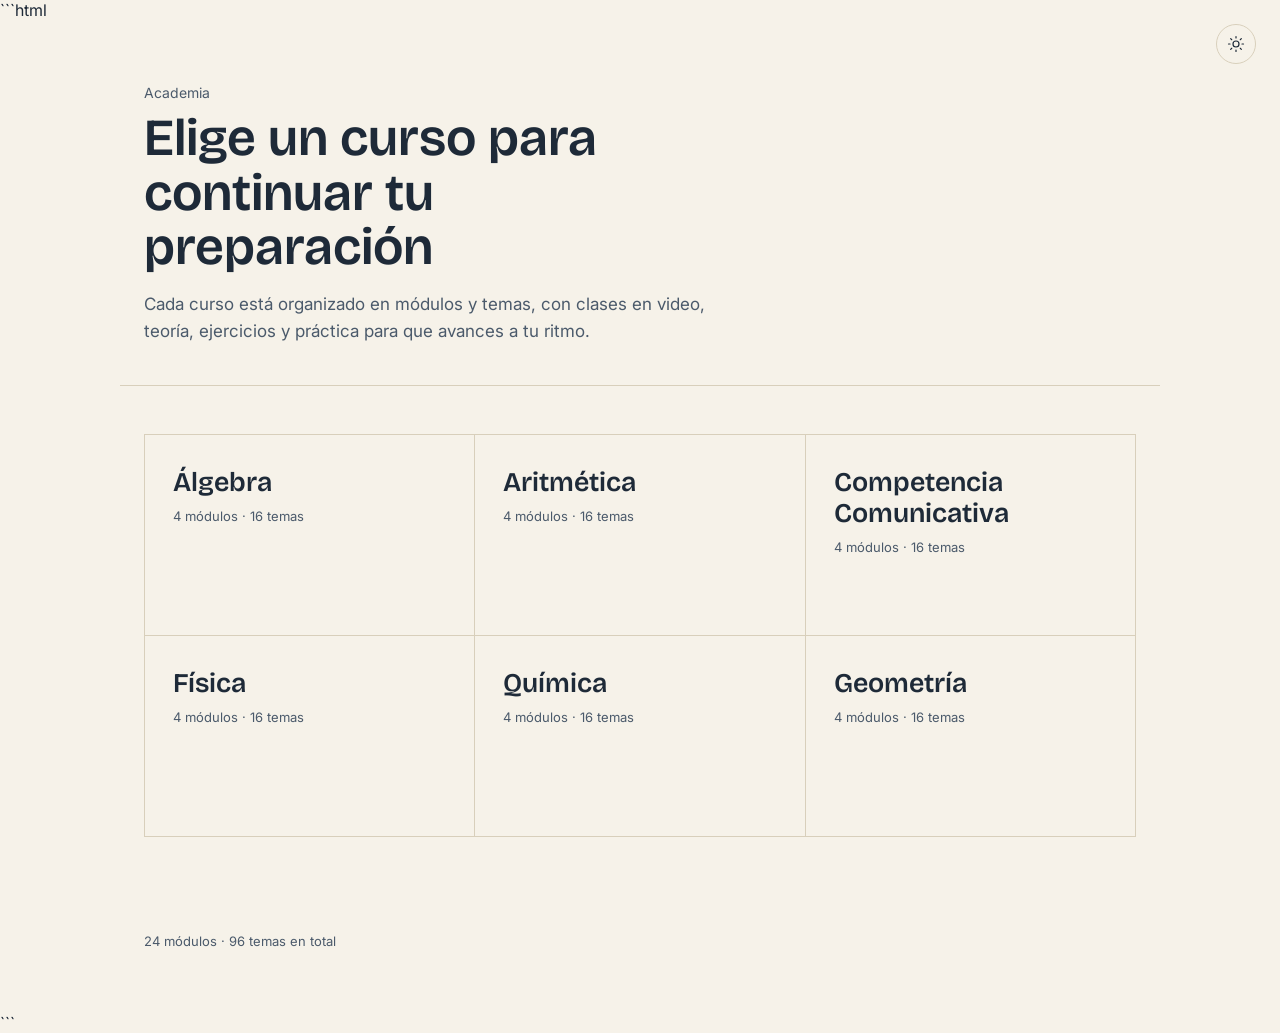
==== index.html @ f231ae69 "Update index.html" ====
```html
<!DOCTYPE html>
<html lang="es">
<head>
<meta charset="UTF-8">
<meta name="viewport" content="width=device-width, initial-scale=1.0">

<title>Academia — Cursos</title>

<style>

@import url('https://fonts.googleapis.com/css2?family=Bricolage+Grotesque:wght@500;600;700&family=Inter:wght@400;500;600&display=swap');

:root{
  --paper:#F6F2E9;
  --ink:#1E2A38;
  --ink-soft:#4B5A6B;
  --line:#D8CFBB;
  --gold:#C08A2E;
  --hover-bg:#EFE9DA;
}

html[data-theme="dark"]{
  --paper:#171B22;
  --ink:#EDE9DF;
  --ink-soft:#9BA3AE;
  --line:#2C323C;
  --gold:#D9A857;
  --hover-bg:#1E232C;
}

*{
  box-sizing:border-box;
}

html,
body{
  margin:0;
  padding:0;
}

body{
  background:var(--paper);
  color:var(--ink);
  font-family:'Inter',sans-serif;
  min-height:100vh;
  transition:background .2s ease,color .2s ease;
}


/* ==========================
   BOTÓN TEMA
========================== */

.theme-toggle{
  position:fixed;
  top:24px;
  right:24px;
  width:40px;
  height:40px;
  border-radius:50%;
  border:1px solid var(--line);
  background:var(--paper);
  color:var(--ink);
  display:flex;
  align-items:center;
  justify-content:center;
  cursor:pointer;
  z-index:100;
}

.theme-toggle svg{
  width:18px;
  height:18px;
  stroke:var(--ink);
}


/* ==========================
   HEADER
========================== */

header{
  padding:64px 24px 40px;
  max-width:1040px;
  margin:0 auto;
  border-bottom:1px solid var(--line);
}

.eyebrow{
  font-size:14px;
  color:var(--ink-soft);
  margin-bottom:10px;
}

h1{
  font-family:'Bricolage Grotesque',sans-serif;
  font-weight:600;
  font-size:clamp(32px,5vw,52px);
  line-height:1.05;
  margin:0 0 16px;
  max-width:14ch;
}

header p{
  font-size:17px;
  color:var(--ink-soft);
  max-width:52ch;
  line-height:1.6;
  margin:0;
}


/* ==========================
   MAIN
========================== */

main{
  max-width:1040px;
  margin:0 auto;
  padding:48px 24px 96px;
}


/* ==========================
   VOLVER
========================== */

.back-button{
  border:1px solid var(--line);
  background:transparent;
  color:var(--ink);
  padding:12px 18px;
  cursor:pointer;
  font-family:inherit;
  font-size:14px;
  margin-bottom:30px;
  transition:.2s;
}

.back-button:hover{
  background:var(--hover-bg);
}


/* ==========================
   CURSOS
========================== */

.grid{
  display:grid;
  grid-template-columns:repeat(3,1fr);
  gap:1px;
  background:var(--line);
  border:1px solid var(--line);
}

.course{
  background:var(--paper);
  padding:32px 28px;
  position:relative;
  cursor:pointer;
  color:inherit;
  display:flex;
  flex-direction:column;
  min-height:200px;
  transition:background .25s ease;
}

.course:hover{
  background:var(--hover-bg);
}

.course h2{
  font-family:'Bricolage Grotesque',sans-serif;
  font-weight:600;
  font-size:27px;
  line-height:1.15;
  margin:0 0 10px;
}

.course .meta{
  font-size:13px;
  color:var(--ink-soft);
  margin:0;
}

.course .go{
  margin-top:auto;
  padding-top:20px;
  font-size:13px;
  color:var(--course-color);
  font-weight:500;
  opacity:0;
  transform:translateY(4px);
  transition:.2s;
}

.course:hover .go{
  opacity:1;
  transform:translateY(0);
}


/* ==========================
   MÓDULOS
========================== */

.modules{
  display:grid;
  grid-template-columns:repeat(2,1fr);
  gap:20px;
}

.module{
  border:1px solid var(--line);
  background:var(--paper);
  padding:26px;
}

.module h2{
  font-family:'Bricolage Grotesque',sans-serif;
  margin:0 0 20px;
}

.module-number{
  color:var(--gold);
  font-size:13px;
  margin-bottom:8px;
}

.topic-list{
  display:flex;
  flex-direction:column;
  gap:8px;
}

.topic{
  border:1px solid var(--line);
  background:transparent;
  color:var(--ink);
  padding:13px;
  text-align:left;
  cursor:pointer;
  font-family:inherit;
  transition:.2s;
}

.topic:hover{
  background:var(--hover-bg);
}


/* ==========================
   BLOQUES DEL MÓDULO 1
========================== */

.module-main-title{
  font-family:'Bricolage Grotesque',sans-serif;
  font-size:24px;
  margin:0 0 18px;
}

.section-number{
  color:var(--gold);
  font-size:13px;
  margin-bottom:7px;
}

.topic-number{
  color:var(--gold);
  font-size:12px;
  margin-bottom:5px;
}

.topic-title{
  line-height:1.45;
}


/* ==========================
   CLASE
========================== */

.lesson{
  max-width:850px;
}

.lesson h2{
  font-family:'Bricolage Grotesque',sans-serif;
  font-size:38px;
  margin:0 0 10px;
}

.lesson-meta{
  color:var(--ink-soft);
  font-size:14px;
  margin-bottom:35px;
}

.lesson-section{
  border-top:1px solid var(--line);
  padding:28px 0;
}

.lesson-section h3{
  font-family:'Bricolage Grotesque',sans-serif;
  font-size:22px;
  margin:0 0 15px;
}

.lesson-section p{
  color:var(--ink-soft);
  line-height:1.7;
}


/* ==========================
   VIDEOS
========================== */

.video-card{
  border:1px solid var(--line);
  padding:18px;
  margin-bottom:22px;
  background:var(--paper);
}

.video-title{
  font-family:'Bricolage Grotesque',sans-serif;
  font-size:18px;
  font-weight:600;
  margin-bottom:15px;
}

.video-container{
  position:relative;
  width:100%;
  aspect-ratio:16/9;
  background:#000;
  overflow:hidden;
}

.video-container iframe{
  width:100%;
  height:100%;
  border:0;
}

.video-thumbnail{
  width:100%;
  height:100%;
  object-fit:cover;
  display:block;
  cursor:pointer;
}

.play-button{
  position:absolute;
  top:50%;
  left:50%;
  transform:translate(-50%,-50%);
  width:68px;
  height:48px;
  border:0;
  border-radius:12px;
  background:#ff0000;
  color:white;
  font-size:24px;
  cursor:pointer;
  display:flex;
  align-items:center;
  justify-content:center;
  transition:transform .2s ease;
}

.play-button:hover{
  transform:translate(-50%,-50%) scale(1.08);
}

.youtube-button{
  display:inline-block;
  margin-top:14px;
  padding:10px 15px;
  border:1px solid var(--line);
  color:var(--ink);
  text-decoration:none;
  font-size:13px;
  transition:.2s;
}

.youtube-button:hover{
  background:var(--hover-bg);
}

.no-video{
  border:1px dashed var(--line);
  padding:25px;
  color:var(--ink-soft);
}


/* ==========================
   OCULTO
========================== */

.hidden{
  display:none;
}


/* ==========================
   FOOTER
========================== */

footer{
  max-width:1040px;
  margin:0 auto;
  padding:0 24px 64px;
  font-size:13px;
  color:var(--ink-soft);
}


/* ==========================
   RESPONSIVE
========================== */

@media(max-width:800px){

  .grid{
    grid-template-columns:repeat(2,1fr);
  }

  .modules{
    grid-template-columns:1fr;
  }

}

@media(max-width:520px){

  .grid{
    grid-template-columns:1fr;
  }

  header{
    padding-top:50px;
  }

  .theme-toggle{
    top:15px;
    right:15px;
  }

  .lesson h2{
    font-size:30px;
  }

}

</style>
</head>


<body>


<!-- BOTÓN MODO OSCURO -->

<button
class="theme-toggle"
id="themeToggle"
aria-label="Cambiar tema"
title="Cambiar tema claro/oscuro">

<svg
id="iconSun"
viewBox="0 0 24 24"
fill="none"
stroke-width="1.6"
stroke-linecap="round"
stroke-linejoin="round">

<circle cx="12" cy="12" r="4"/>

<path d="
M12 2v2
M12 20v2
M4.9 4.9l1.4 1.4
M17.7 17.7l1.4 1.4
M2 12h2
M20 12h2
M4.9 19.1l1.4-1.4
M17.7 6.3l1.4-1.4"/>

</svg>


<svg
id="iconMoon"
viewBox="0 0 24 24"
fill="none"
stroke-width="1.6"
stroke-linecap="round"
stroke-linejoin="round"
style="display:none">

<path d="
M21 12.5
A8.5 8.5 0 1 1 11.5 3
a7 7 0 0 0 9.5 9.5z"/>

</svg>

</button>


<!-- HEADER -->

<header>

<div class="eyebrow">
Academia
</div>

<h1 id="pageTitle">
Elige un curso para continuar tu preparación
</h1>

<p id="pageDescription">
Cada curso está organizado en módulos y temas, con clases en video,
teoría, ejercicios y práctica para que avances a tu ritmo.
</p>

</header>


<main>


<!-- VOLVER -->

<button
id="backButton"
class="back-button hidden"
onclick="goBack()">

← Volver

</button>


<!-- CURSOS -->

<section id="coursesView">

<div class="grid">


<div
class="course"
style="--course-color:#2F5D62"
onclick="openCourse('algebra')">

<h2>Álgebra</h2>

<p class="meta">
4 módulos · 16 temas
</p>

<span class="go">
Entrar al curso →
</span>

</div>


<div
class="course"
style="--course-color:#8A4B3E"
onclick="openCourse('aritmetica')">

<h2>Aritmética</h2>

<p class="meta">
4 módulos · 16 temas
</p>

<span class="go">
Entrar al curso →
</span>

</div>


<div
class="course"
style="--course-color:#5B4B7A"
onclick="openCourse('comunicativa')">

<h2>Competencia Comunicativa</h2>

<p class="meta">
4 módulos · 16 temas
</p>

<span class="go">
Entrar al curso →
</span>

</div>


<div
class="course"
style="--course-color:#2C5A8A"
onclick="openCourse('fisica')">

<h2>Física</h2>

<p class="meta">
4 módulos · 16 temas
</p>

<span class="go">
Entrar al curso →
</span>

</div>


<div
class="course"
style="--course-color:#7A6B2C"
onclick="openCourse('quimica')">

<h2>Química</h2>

<p class="meta">
4 módulos · 16 temas
</p>

<span class="go">
Entrar al curso →
</span>

</div>


<div
class="course"
style="--course-color:#6B2C4B"
onclick="openCourse('geometria')">

<h2>Geometría</h2>

<p class="meta">
4 módulos · 16 temas
</p>

<span class="go">
Entrar al curso →
</span>

</div>


</div>

</section>


<!-- CURSO -->

<section
id="courseView"
class="hidden">

<div
id="modulesContainer"
class="modules">
</div>

</section>


<!-- TEMA -->

<section
id="lessonView"
class="lesson hidden">

<div
id="lessonContent">
</div>

</section>


</main>


<footer>

24 módulos · 96 temas en total

</footer>


<script>


/* ==========================
   CURSOS
========================== */

const courses = {

  algebra:{
    name:"Álgebra"
  },

  aritmetica:{
    name:"Aritmética"
  },

  comunicativa:{
    name:"Competencia Comunicativa"
  },

  fisica:{
    name:"Física"
  },

  quimica:{
    name:"Química"
  },

  geometria:{
    name:"Geometría"
  }

};


/* ==========================
   ESTRUCTURA DEL MÓDULO 1
========================== */

const algebraModule1 = [

  {
    number:"1",
    title:"POTENCIACIÓN",

    topics:[
      {
        id:1,
        title:"Potenciación. Propiedades."
      },

      {
        id:2,
        title:"Ecuaciones Exponenciales. Propiedades."
      }
    ]
  },


  {
    number:"2",
    title:"POLINOMIOS",

    topics:[
      {
        id:3,
        title:"Polinomios: Valor numérico, suma de coeficientes y término independiente."
      },

      {
        id:4,
        title:"Grados: Grado relativo y grado absoluto, de un monomio y de un polinomio."
      },

      {
        id:5,
        title:"Polinomios especiales: homogéneos, ordenados, completos, completos y ordenados, polinomios idénticos y polinomios idénticamente nulos."
      }
    ]
  },


  {
    number:"3",
    title:"PRODUCTOS NOTABLES",

    topics:[
      {
        id:6,
        title:"Productos notables: Cuadrado de un binomio y trinomio cuadrado perfecto, Identidad de Legendre y de Lagrange."
      },

      {
        id:7,
        title:"Cubo de un binomio, Diferencia de cuadrados, Suma y diferencia de cubos, Identidad de Argand, Cuadrado de un trinomio y Cubo de un trinomio."
      }
    ]
  },


  {
    number:"4",
    title:"DIVISIÓN DE POLINOMIOS",

    topics:[
      {
        id:8,
        title:"División de polinomios. Algoritmo de la división. Método de Horner y Método de Ruffini."
      },

      {
        id:9,
        title:"Teorema del resto."
      },

      {
        id:10,
        title:"Cocientes notables. Casos. Propiedades. Término cualquiera del cociente notable."
      }
    ]
  }

];


/* ==========================
   TEMAS Y VIDEOS
========================== */

const lessons = {


  "algebra-1-1":{

    title:"Potenciación. Propiedades.",

    videos:[

      {
        titulo:"Teoría de exponentes",
        url:"https://youtu.be/sPhTred0z-g"
      }

    ]

  },


  "algebra-1-2":{

    title:"Ecuaciones Exponenciales. Propiedades.",

    videos:[

      {
        titulo:"Ecuaciones exponenciales y productos notables",
        url:"https://www.youtube.com/watch?v=sf8VCOHRQ_0"
      }

    ]

  },


  "algebra-1-3":{

    title:"Polinomios: Valor numérico, suma de coeficientes y término independiente.",

    videos:[

      {
        titulo:"Polinomios",
        url:"https://youtu.be/C6iuo2d1Vds"
      },

      {
        titulo:"Ejercicios: Polinomios y valor numérico",
        url:"https://www.youtube.com/watch?v=f5K9ELZI664"
      }

    ]

  },


  "algebra-1-4":{

    title:"Grados: Grado relativo y grado absoluto, de un monomio y de un polinomio.",

    videos:[]

  },


  "algebra-1-5":{

    title:"Polinomios especiales.",

    videos:[]

  },


  "algebra-1-6":{

    title:"Productos notables: Cuadrado de un binomio y trinomio cuadrado perfecto, Identidad de Legendre y de Lagrange.",

    videos:[]

  },


  "algebra-1-7":{

    title:"Cubo de un binomio, Diferencia de cuadrados, Suma y diferencia de cubos, Identidad de Argand, Cuadrado de un trinomio y Cubo de un trinomio.",

    videos:[]

  },


  "algebra-1-8":{

    title:"División de polinomios. Algoritmo de la división. Método de Horner y Método de Ruffini.",

    videos:[

      {
        titulo:"División de polinomios",
        url:"https://www.youtube.com/watch?v=XpYIkjrr7Z4"
      }

    ]

  },


  "algebra-1-9":{

    title:"Teorema del resto.",

    videos:[

      {
        titulo:"Teorema del resto",
        url:"https://www.youtube.com/watch?v=waTR59AxPjk"
      }

    ]

  },


  "algebra-1-10":{

    title:"Cocientes notables. Casos. Propiedades. Término cualquiera del cociente notable.",

    videos:[]

  }

};


/* ==========================
   CURSO ACTUAL
========================== */

let currentCourse = null;


/* ==========================
   OBTENER ID DE YOUTUBE
========================== */

function youtubeVideoId(url){

  if(!url){
    return "";
  }

  if(url.includes("watch?v=")){

    return url
      .split("watch?v=")[1]
      .split("&")[0];

  }

  if(url.includes("youtu.be/")){

    return url
      .split("youtu.be/")[1]
      .split("?")[0];

  }

  if(url.includes("/embed/")){

    return url
      .split("/embed/")[1]
      .split("?")[0];

  }

  return "";

}


/* ==========================
   ABRIR CURSO
========================== */

function openCourse(courseId){

  currentCourse = courseId;

  const course =
  courses[courseId];

  document
  .getElementById("coursesView")
  .classList.add("hidden");

  document
  .getElementById("lessonView")
  .classList.add("hidden");

  document
  .getElementById("courseView")
  .classList.remove("hidden");

  document
  .getElementById("backButton")
  .classList.remove("hidden");

  document
  .getElementById("pageTitle")
  .textContent =
  course.name;

  document
  .getElementById("pageDescription")
  .textContent =
  "Selecciona un módulo para continuar con tu preparación.";

  const container =
  document.getElementById("modulesContainer");

  container.innerHTML = "";


  if(courseId === "algebra"){

    const module1 =
    document.createElement("div");

    module1.className="module";

    module1.style.gridColumn="1 / -1";

    module1.innerHTML = `

      <div class="module-number">
        MÓDULO 1
      </div>

      <h2 class="module-main-title">
        Álgebra — Módulo 1
      </h2>

      <div class="topic-list">

        ${createAlgebraModule1()}

      </div>

    `;

    container.appendChild(module1);


    for(let m=2;m<=4;m++){

      const module =
      document.createElement("div");

      module.className="module";

      module.innerHTML = `

        <div class="module-number">
          MÓDULO ${m}
        </div>

        <h2>
          Módulo ${m}
        </h2>

        <div class="no-video">

          Contenido próximamente.

        </div>

      `;

      container.appendChild(module);

    }

    return;

  }


  for(let m=1;m<=4;m++){

    const module =
    document.createElement("div");

    module.className="module";

    module.innerHTML = `

      <div class="module-number">
        MÓDULO ${m}
      </div>

      <h2>
        Módulo ${m}
      </h2>

      <div class="topic-list">

        ${createTopics(courseId,m)}

      </div>

    `;

    container.appendChild(module);

  }

}


/* ==========================
   CREAR MÓDULO 1 DE ÁLGEBRA
========================== */

function createAlgebraModule1(){

  let html="";

  algebraModule1.forEach(section=>{

    html += `

      <div class="module">

        <div class="section-number">
          ${section.number}
        </div>

        <h2 class="module-main-title">
          ${section.title}
        </h2>

        <div class="topic-list">

    `;

    section.topics.forEach(topic=>{

      html += `

        <button
        class="topic"
        onclick="openLesson('algebra',1,${topic.id})">

          <div class="topic-number">
            ${section.number}.${topic.id <= 2 ? topic.id : ""}
          </div>

          <div class="topic-title">
            ${topic.title}
          </div>

        </button>

      `;

    });

    html += `

        </div>

      </div>

    `;

  });

  return html;

}


/* ==========================
   CREAR TEMAS GENERALES
========================== */

function createTopics(courseId,module){

  let html="";

  for(let t=1;t<=4;t++){

    const key =
    `${courseId}-${module}-${t}`;

    let title =
    `Tema ${t}`;

    if(
      lessons[key] &&
      lessons[key].title
    ){

      title =
      lessons[key].title;

    }

    html += `

      <button
      class="topic"
      onclick="openLesson('${courseId}',${module},${t})">

        ${title}

      </button>

    `;

  }

  return html;

}


/* ==========================
   CREAR VIDEOS
========================== */

function createVideos(videos){

  if(
    !videos ||
    videos.length===0
  ){

    return `

      <div class="no-video">

        Todavía no hay videos disponibles
        para este tema.

      </div>

    `;

  }


  let html="";


  videos.forEach((video,index)=>{

    const videoId =
    youtubeVideoId(video.url);

    if(!videoId){
      return;
    }

    const containerId =
    `video-container-${videoId}-${index}`;

    html += `

      <div class="video-card">

        <div class="video-title">

          🎥 ${video.titulo || `Video ${index+1}`}

        </div>


        <div
          class="video-container"
          id="${containerId}">

          <img

            class="video-thumbnail"

            src="https://img.youtube.com/vi/${videoId}/hqdefault.jpg"

            alt="${video.titulo || "Video de YouTube"}"

            onclick="loadYouTubeVideo('${videoId}','${containerId}')"

          >


          <button

            class="play-button"

            onclick="loadYouTubeVideo('${videoId}','${containerId}')"

            aria-label="Reproducir video">

            ▶

          </button>

        </div>


        <a

          class="youtube-button"

          href="https://www.youtube.com/watch?v=${videoId}"

          target="_blank"

          rel="noopener noreferrer">

          ▶ Ver directamente en YouTube

        </a>

      </div>

    `;

  });


  return html;

}


/* ==========================
   CARGAR VIDEO DE YOUTUBE
========================== */

function loadYouTubeVideo(videoId,containerId){

  const container =
  document.getElementById(containerId);

  if(!container){
    return;
  }


  /*
     REPRODUCTOR OFICIAL DE YOUTUBE
     DENTRO DE LA PÁGINA
  */

  container.innerHTML = `

    <iframe

      src="https://www.youtube.com/embed/${videoId}?rel=0&modestbranding=1&playsinline=1"

      title="Video de YouTube"

      loading="lazy"

      allow="accelerometer; autoplay; clipboard-write; encrypted-media; gyroscope; picture-in-picture; web-share"

      allowfullscreen>

    </iframe>

  `;

}


/* ==========================
   ABRIR TEMA
========================== */

function openLesson(
  courseId,
  module,
  topic
){

  const course =
  courses[courseId];

  const key =
  `${courseId}-${module}-${topic}`;

  const lesson =
  lessons[key] || {};

  document
  .getElementById("courseView")
  .classList.add("hidden");

  document
  .getElementById("lessonView")
  .classList.remove("hidden");

  document
  .getElementById("pageTitle")
  .textContent =
  course.name;

  document
  .getElementById("pageDescription")
  .textContent =
  `Módulo ${module} · Tema ${topic}`;

  document
  .getElementById("lessonContent")
  .innerHTML = `

    <h2>

      ${lesson.title || `Tema ${topic}`}

    </h2>


    <div class="lesson-meta">

      ${course.name} · Módulo ${module}

    </div>


    <div class="lesson-section">

      <h3>
        🎥 Clases en video
      </h3>

      ${createVideos(lesson.videos)}

    </div>


    <div class="lesson-section">

      <h3>
        📖 Teoría
      </h3>

      <p>

        ${lesson.teoria ||
        "Aquí colocaremos la teoría correspondiente a este tema."}

      </p>

    </div>


    <div class="lesson-section">

      <h3>
        🧠 Ejemplos
      </h3>

      <p>

        ${lesson.ejemplos ||
        "Aquí colocaremos ejemplos explicados paso a paso."}

      </p>

    </div>


    <div class="lesson-section">

      <h3>
        📝 Ejercicios
      </h3>

      <p>

        ${lesson.ejercicios ||
        "Aquí colocaremos ejercicios para practicar lo aprendido."}

      </p>

    </div>

  `;

}


/* ==========================
   VOLVER
========================== */

function goBack(){

  const lessonVisible =
  !document
  .getElementById("lessonView")
  .classList
  .contains("hidden");

  const courseVisible =
  !document
  .getElementById("courseView")
  .classList
  .contains("hidden");


  if(lessonVisible){

    document
    .getElementById("lessonView")
    .classList
    .add("hidden");

    document
    .getElementById("courseView")
    .classList
    .remove("hidden");

    document
    .getElementById("pageTitle")
    .textContent =
    courses[currentCourse].name;

    document
    .getElementById("pageDescription")
    .textContent =
    "Selecciona un módulo para continuar con tu preparación.";

    return;

  }


  if(courseVisible){

    document
    .getElementById("courseView")
    .classList
    .add("hidden");

    document
    .getElementById("coursesView")
    .classList
    .remove("hidden");

    document
    .getElementById("backButton")
    .classList
    .add("hidden");

    document
    .getElementById("pageTitle")
    .textContent =
    "Elige un curso para continuar tu preparación";

    document
    .getElementById("pageDescription")
    .textContent =
    "Cada curso está organizado en módulos y temas, con clases en video, teoría, ejercicios y práctica para que avances a tu ritmo.";

  }

}


/* ==========================
   MODO OSCURO
========================== */

(function(){

  const root =
  document.documentElement;

  const toggle =
  document.getElementById("themeToggle");

  const sun =
  document.getElementById("iconSun");

  const moon =
  document.getElementById("iconMoon");


  function prefersDark(){

    return window.matchMedia &&
    window.matchMedia(
      "(prefers-color-scheme: dark)"
    ).matches;

  }


  function applyTheme(theme){

    root.setAttribute(
      "data-theme",
      theme
    );

    sun.style.display =
    theme==="dark"
    ? "none"
    : "block";

    moon.style.display =
    theme==="dark"
    ? "block"
    : "none";

  }


  applyTheme(
    prefersDark()
    ? "dark"
    : "light"
  );


  toggle.addEventListener(
    "click",
    function(){

      const current =
      root.getAttribute(
        "data-theme"
      );

      applyTheme(
        current==="dark"
        ? "light"
        : "dark"
      );

    }
  );

})();

</script>

</body>
</html>
```
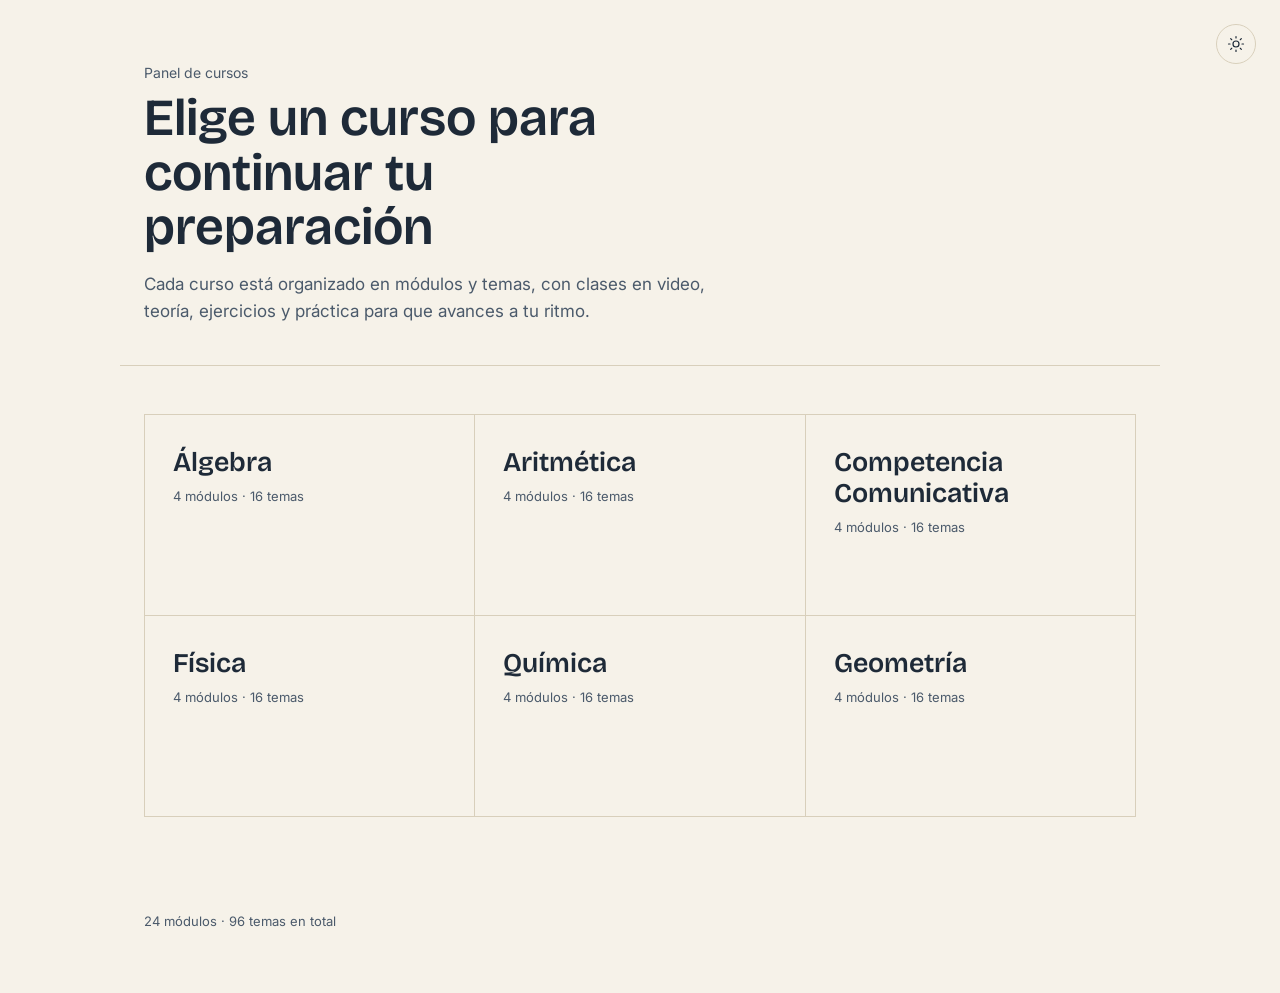
==== commit 6958b858: "Add files via upload" ====
--- a/index.html
+++ b/index.html
@@ -1,1694 +1,286 @@
-```html
 <!DOCTYPE html>
 <html lang="es">
 <head>
 <meta charset="UTF-8">
 <meta name="viewport" content="width=device-width, initial-scale=1.0">
-
 <title>Academia — Cursos</title>
-
 <style>
-
-@import url('https://fonts.googleapis.com/css2?family=Bricolage+Grotesque:wght@500;600;700&family=Inter:wght@400;500;600&display=swap');
-
-:root{
-  --paper:#F6F2E9;
-  --ink:#1E2A38;
-  --ink-soft:#4B5A6B;
-  --line:#D8CFBB;
-  --gold:#C08A2E;
-  --hover-bg:#EFE9DA;
-}
-
-html[data-theme="dark"]{
-  --paper:#171B22;
-  --ink:#EDE9DF;
-  --ink-soft:#9BA3AE;
-  --line:#2C323C;
-  --gold:#D9A857;
-  --hover-bg:#1E232C;
-}
-
-*{
-  box-sizing:border-box;
-}
-
-html,
-body{
-  margin:0;
-  padding:0;
-}
-
-body{
-  background:var(--paper);
-  color:var(--ink);
-  font-family:'Inter',sans-serif;
-  min-height:100vh;
-  transition:background .2s ease,color .2s ease;
-}
-
-
-/* ==========================
-   BOTÓN TEMA
-========================== */
-
-.theme-toggle{
-  position:fixed;
-  top:24px;
-  right:24px;
-  width:40px;
-  height:40px;
-  border-radius:50%;
-  border:1px solid var(--line);
-  background:var(--paper);
-  color:var(--ink);
-  display:flex;
-  align-items:center;
-  justify-content:center;
-  cursor:pointer;
-  z-index:100;
-}
-
-.theme-toggle svg{
-  width:18px;
-  height:18px;
-  stroke:var(--ink);
-}
-
-
-/* ==========================
-   HEADER
-========================== */
-
-header{
-  padding:64px 24px 40px;
-  max-width:1040px;
-  margin:0 auto;
-  border-bottom:1px solid var(--line);
-}
-
-.eyebrow{
-  font-size:14px;
-  color:var(--ink-soft);
-  margin-bottom:10px;
-}
-
-h1{
-  font-family:'Bricolage Grotesque',sans-serif;
-  font-weight:600;
-  font-size:clamp(32px,5vw,52px);
-  line-height:1.05;
-  margin:0 0 16px;
-  max-width:14ch;
-}
-
-header p{
-  font-size:17px;
-  color:var(--ink-soft);
-  max-width:52ch;
-  line-height:1.6;
-  margin:0;
-}
-
-
-/* ==========================
-   MAIN
-========================== */
-
-main{
-  max-width:1040px;
-  margin:0 auto;
-  padding:48px 24px 96px;
-}
-
-
-/* ==========================
-   VOLVER
-========================== */
-
-.back-button{
-  border:1px solid var(--line);
-  background:transparent;
-  color:var(--ink);
-  padding:12px 18px;
-  cursor:pointer;
-  font-family:inherit;
-  font-size:14px;
-  margin-bottom:30px;
-  transition:.2s;
-}
-
-.back-button:hover{
-  background:var(--hover-bg);
-}
-
-
-/* ==========================
-   CURSOS
-========================== */
-
-.grid{
-  display:grid;
-  grid-template-columns:repeat(3,1fr);
-  gap:1px;
-  background:var(--line);
-  border:1px solid var(--line);
-}
-
-.course{
-  background:var(--paper);
-  padding:32px 28px;
-  position:relative;
-  cursor:pointer;
-  color:inherit;
-  display:flex;
-  flex-direction:column;
-  min-height:200px;
-  transition:background .25s ease;
-}
-
-.course:hover{
-  background:var(--hover-bg);
-}
-
-.course h2{
-  font-family:'Bricolage Grotesque',sans-serif;
-  font-weight:600;
-  font-size:27px;
-  line-height:1.15;
-  margin:0 0 10px;
-}
-
-.course .meta{
-  font-size:13px;
-  color:var(--ink-soft);
-  margin:0;
-}
-
-.course .go{
-  margin-top:auto;
-  padding-top:20px;
-  font-size:13px;
-  color:var(--course-color);
-  font-weight:500;
-  opacity:0;
-  transform:translateY(4px);
-  transition:.2s;
-}
-
-.course:hover .go{
-  opacity:1;
-  transform:translateY(0);
-}
-
-
-/* ==========================
-   MÓDULOS
-========================== */
-
-.modules{
-  display:grid;
-  grid-template-columns:repeat(2,1fr);
-  gap:20px;
-}
-
-.module{
-  border:1px solid var(--line);
-  background:var(--paper);
-  padding:26px;
-}
-
-.module h2{
-  font-family:'Bricolage Grotesque',sans-serif;
-  margin:0 0 20px;
-}
-
-.module-number{
-  color:var(--gold);
-  font-size:13px;
-  margin-bottom:8px;
-}
-
-.topic-list{
-  display:flex;
-  flex-direction:column;
-  gap:8px;
-}
-
-.topic{
-  border:1px solid var(--line);
-  background:transparent;
-  color:var(--ink);
-  padding:13px;
-  text-align:left;
-  cursor:pointer;
-  font-family:inherit;
-  transition:.2s;
-}
-
-.topic:hover{
-  background:var(--hover-bg);
-}
-
-
-/* ==========================
-   BLOQUES DEL MÓDULO 1
-========================== */
-
-.module-main-title{
-  font-family:'Bricolage Grotesque',sans-serif;
-  font-size:24px;
-  margin:0 0 18px;
-}
-
-.section-number{
-  color:var(--gold);
-  font-size:13px;
-  margin-bottom:7px;
-}
-
-.topic-number{
-  color:var(--gold);
-  font-size:12px;
-  margin-bottom:5px;
-}
-
-.topic-title{
-  line-height:1.45;
-}
-
-
-/* ==========================
-   CLASE
-========================== */
-
-.lesson{
-  max-width:850px;
-}
-
-.lesson h2{
-  font-family:'Bricolage Grotesque',sans-serif;
-  font-size:38px;
-  margin:0 0 10px;
-}
-
-.lesson-meta{
-  color:var(--ink-soft);
-  font-size:14px;
-  margin-bottom:35px;
-}
-
-.lesson-section{
-  border-top:1px solid var(--line);
-  padding:28px 0;
-}
-
-.lesson-section h3{
-  font-family:'Bricolage Grotesque',sans-serif;
-  font-size:22px;
-  margin:0 0 15px;
-}
-
-.lesson-section p{
-  color:var(--ink-soft);
-  line-height:1.7;
-}
-
-
-/* ==========================
-   VIDEOS
-========================== */
-
-.video-card{
-  border:1px solid var(--line);
-  padding:18px;
-  margin-bottom:22px;
-  background:var(--paper);
-}
-
-.video-title{
-  font-family:'Bricolage Grotesque',sans-serif;
-  font-size:18px;
-  font-weight:600;
-  margin-bottom:15px;
-}
-
-.video-container{
-  position:relative;
-  width:100%;
-  aspect-ratio:16/9;
-  background:#000;
-  overflow:hidden;
-}
-
-.video-container iframe{
-  width:100%;
-  height:100%;
-  border:0;
-}
-
-.video-thumbnail{
-  width:100%;
-  height:100%;
-  object-fit:cover;
-  display:block;
-  cursor:pointer;
-}
-
-.play-button{
-  position:absolute;
-  top:50%;
-  left:50%;
-  transform:translate(-50%,-50%);
-  width:68px;
-  height:48px;
-  border:0;
-  border-radius:12px;
-  background:#ff0000;
-  color:white;
-  font-size:24px;
-  cursor:pointer;
-  display:flex;
-  align-items:center;
-  justify-content:center;
-  transition:transform .2s ease;
-}
-
-.play-button:hover{
-  transform:translate(-50%,-50%) scale(1.08);
-}
-
-.youtube-button{
-  display:inline-block;
-  margin-top:14px;
-  padding:10px 15px;
-  border:1px solid var(--line);
-  color:var(--ink);
-  text-decoration:none;
-  font-size:13px;
-  transition:.2s;
-}
-
-.youtube-button:hover{
-  background:var(--hover-bg);
-}
-
-.no-video{
-  border:1px dashed var(--line);
-  padding:25px;
-  color:var(--ink-soft);
-}
-
-
-/* ==========================
-   OCULTO
-========================== */
-
-.hidden{
-  display:none;
-}
-
-
-/* ==========================
-   FOOTER
-========================== */
-
-footer{
-  max-width:1040px;
-  margin:0 auto;
-  padding:0 24px 64px;
-  font-size:13px;
-  color:var(--ink-soft);
-}
-
-
-/* ==========================
-   RESPONSIVE
-========================== */
-
-@media(max-width:800px){
+  @import url('https://fonts.googleapis.com/css2?family=Bricolage+Grotesque:wght@500;600;700&family=Inter:wght@400;500;600&display=swap');
+
+  :root{
+    --paper:#F6F2E9;
+    --ink:#1E2A38;
+    --ink-soft:#4B5A6B;
+    --line:#D8CFBB;
+    --gold:#C08A2E;
+    --hover-bg:#EFE9DA;
+    --accent-algebra:#2F5D62;
+    --accent-aritmetica:#8A4B3E;
+    --accent-comunicativa:#5B4B7A;
+    --accent-fisica:#2C5A8A;
+    --accent-quimica:#7A6B2C;
+    --accent-geometria:#6B2C4B;
+  }
+
+  html[data-theme="dark"]{
+    --paper:#171B22;
+    --ink:#EDE9DF;
+    --ink-soft:#9BA3AE;
+    --line:#2C323C;
+    --gold:#D9A857;
+    --hover-bg:#1E232C;
+    --accent-algebra:#5FA9A0;
+    --accent-aritmetica:#C98A6C;
+    --accent-comunicativa:#A896D6;
+    --accent-fisica:#6FA3D6;
+    --accent-quimica:#C9B25A;
+    --accent-geometria:#C97BA0;
+  }
+
+  *{box-sizing:border-box;}
+  html,body{margin:0;padding:0;}
+  body{
+    background:var(--paper);
+    color:var(--ink);
+    font-family:'Inter',sans-serif;
+    min-height:100vh;
+    transition:background .2s ease, color .2s ease;
+  }
+
+  .theme-toggle{
+    position:fixed;
+    top:24px;
+    right:24px;
+    width:40px;
+    height:40px;
+    border-radius:50%;
+    border:1px solid var(--line);
+    background:var(--paper);
+    color:var(--ink);
+    display:flex;
+    align-items:center;
+    justify-content:center;
+    cursor:pointer;
+    z-index:10;
+  }
+
+  .theme-toggle svg{
+    width:18px;
+    height:18px;
+    stroke:var(--ink);
+  }
+
+  header{
+    padding:64px 24px 40px;
+    max-width:1040px;
+    margin:0 auto;
+    border-bottom:1px solid var(--line);
+  }
+
+  .eyebrow{
+    font-size:14px;
+    color:var(--ink-soft);
+    margin-bottom:10px;
+  }
+
+  h1{
+    font-family:'Bricolage Grotesque',sans-serif;
+    font-weight:600;
+    font-size:clamp(32px,5vw,52px);
+    line-height:1.05;
+    margin:0 0 16px;
+    max-width:14ch;
+  }
+
+  header p{
+    font-size:17px;
+    color:var(--ink-soft);
+    max-width:52ch;
+    line-height:1.6;
+    margin:0;
+  }
+
+  main{
+    max-width:1040px;
+    margin:0 auto;
+    padding:48px 24px 96px;
+  }
 
   .grid{
-    grid-template-columns:repeat(2,1fr);
-  }
-
-  .modules{
-    grid-template-columns:1fr;
-  }
-
-}
-
-@media(max-width:520px){
-
-  .grid{
-    grid-template-columns:1fr;
-  }
-
-  header{
-    padding-top:50px;
-  }
-
-  .theme-toggle{
-    top:15px;
-    right:15px;
-  }
-
-  .lesson h2{
-    font-size:30px;
-  }
-
-}
-
+    display:grid;
+    grid-template-columns:repeat(3,1fr);
+    gap:1px;
+    background:var(--line);
+    border:1px solid var(--line);
+  }
+
+  @media (max-width:800px){
+    .grid{grid-template-columns:repeat(2,1fr);}
+  }
+  @media (max-width:520px){
+    .grid{grid-template-columns:1fr;}
+  }
+
+  .course{
+    background:var(--paper);
+    padding:32px 28px;
+    position:relative;
+    cursor:pointer;
+    text-decoration:none;
+    color:inherit;
+    display:flex;
+    flex-direction:column;
+    min-height:200px;
+    transition:background .25s ease;
+  }
+
+  .course:hover{
+    background:var(--hover-bg);
+  }
+
+  .course h2{
+    font-family:'Bricolage Grotesque',sans-serif;
+    font-weight:600;
+    font-size:27px;
+    line-height:1.15;
+    margin:0 0 10px;
+    color:var(--ink);
+  }
+
+  .course .meta{
+    font-size:13px;
+    color:var(--ink-soft);
+    margin:0;
+  }
+
+  .course .go{
+    margin-top:auto;
+    padding-top:20px;
+    font-size:13px;
+    color:var(--course-color);
+    font-weight:500;
+    display:flex;
+    align-items:center;
+    gap:6px;
+    opacity:0;
+    transform:translateY(4px);
+    transition:opacity .2s ease, transform .2s ease;
+  }
+
+  .course:hover .go{
+    opacity:1;
+    transform:translateY(0);
+  }
+
+  .course::before{
+    content:"";
+    position:absolute;
+    top:0; left:0;
+    width:3px;
+    height:100%;
+    background:var(--course-color);
+    transform:scaleY(0);
+    transform-origin:top;
+    transition:transform .25s ease;
+  }
+
+  .course:hover::before{
+    transform:scaleY(1);
+  }
+
+  footer{
+    max-width:1040px;
+    margin:0 auto;
+    padding:0 24px 64px;
+    font-size:13px;
+    color:var(--ink-soft);
+  }
 </style>
 </head>
-
-
 <body>
 
-
-<!-- BOTÓN MODO OSCURO -->
-
-<button
-class="theme-toggle"
-id="themeToggle"
-aria-label="Cambiar tema"
-title="Cambiar tema claro/oscuro">
-
-<svg
-id="iconSun"
-viewBox="0 0 24 24"
-fill="none"
-stroke-width="1.6"
-stroke-linecap="round"
-stroke-linejoin="round">
-
-<circle cx="12" cy="12" r="4"/>
-
-<path d="
-M12 2v2
-M12 20v2
-M4.9 4.9l1.4 1.4
-M17.7 17.7l1.4 1.4
-M2 12h2
-M20 12h2
-M4.9 19.1l1.4-1.4
-M17.7 6.3l1.4-1.4"/>
-
-</svg>
-
-
-<svg
-id="iconMoon"
-viewBox="0 0 24 24"
-fill="none"
-stroke-width="1.6"
-stroke-linecap="round"
-stroke-linejoin="round"
-style="display:none">
-
-<path d="
-M21 12.5
-A8.5 8.5 0 1 1 11.5 3
-a7 7 0 0 0 9.5 9.5z"/>
-
-</svg>
-
+<button class="theme-toggle" id="themeToggle" aria-label="Cambiar tema" title="Cambiar tema claro/oscuro">
+  <svg id="iconSun" viewBox="0 0 24 24" fill="none" stroke-width="1.6" stroke-linecap="round" stroke-linejoin="round"><circle cx="12" cy="12" r="4"/><path d="M12 2v2M12 20v2M4.9 4.9l1.4 1.4M17.7 17.7l1.4 1.4M2 12h2M20 12h2M4.9 19.1l1.4-1.4M17.7 6.3l1.4-1.4"/></svg>
+  <svg id="iconMoon" viewBox="0 0 24 24" fill="none" stroke-width="1.6" stroke-linecap="round" stroke-linejoin="round" style="display:none"><path d="M21 12.5A8.5 8.5 0 1 1 11.5 3a7 7 0 0 0 9.5 9.5z"/></svg>
 </button>
 
-
-<!-- HEADER -->
-
 <header>
-
-<div class="eyebrow">
-Academia
-</div>
-
-<h1 id="pageTitle">
-Elige un curso para continuar tu preparación
-</h1>
-
-<p id="pageDescription">
-Cada curso está organizado en módulos y temas, con clases en video,
-teoría, ejercicios y práctica para que avances a tu ritmo.
-</p>
-
+  <div class="eyebrow">Panel de cursos</div>
+  <h1>Elige un curso para continuar tu preparación</h1>
+  <p>Cada curso está organizado en módulos y temas, con clases en video, teoría, ejercicios y práctica para que avances a tu ritmo.</p>
 </header>
 
-
 <main>
-
-
-<!-- VOLVER -->
-
-<button
-id="backButton"
-class="back-button hidden"
-onclick="goBack()">
-
-← Volver
-
-</button>
-
-
-<!-- CURSOS -->
-
-<section id="coursesView">
-
-<div class="grid">
-
-
-<div
-class="course"
-style="--course-color:#2F5D62"
-onclick="openCourse('algebra')">
-
-<h2>Álgebra</h2>
-
-<p class="meta">
-4 módulos · 16 temas
-</p>
-
-<span class="go">
-Entrar al curso →
-</span>
-
-</div>
-
-
-<div
-class="course"
-style="--course-color:#8A4B3E"
-onclick="openCourse('aritmetica')">
-
-<h2>Aritmética</h2>
-
-<p class="meta">
-4 módulos · 16 temas
-</p>
-
-<span class="go">
-Entrar al curso →
-</span>
-
-</div>
-
-
-<div
-class="course"
-style="--course-color:#5B4B7A"
-onclick="openCourse('comunicativa')">
-
-<h2>Competencia Comunicativa</h2>
-
-<p class="meta">
-4 módulos · 16 temas
-</p>
-
-<span class="go">
-Entrar al curso →
-</span>
-
-</div>
-
-
-<div
-class="course"
-style="--course-color:#2C5A8A"
-onclick="openCourse('fisica')">
-
-<h2>Física</h2>
-
-<p class="meta">
-4 módulos · 16 temas
-</p>
-
-<span class="go">
-Entrar al curso →
-</span>
-
-</div>
-
-
-<div
-class="course"
-style="--course-color:#7A6B2C"
-onclick="openCourse('quimica')">
-
-<h2>Química</h2>
-
-<p class="meta">
-4 módulos · 16 temas
-</p>
-
-<span class="go">
-Entrar al curso →
-</span>
-
-</div>
-
-
-<div
-class="course"
-style="--course-color:#6B2C4B"
-onclick="openCourse('geometria')">
-
-<h2>Geometría</h2>
-
-<p class="meta">
-4 módulos · 16 temas
-</p>
-
-<span class="go">
-Entrar al curso →
-</span>
-
-</div>
-
-
-</div>
-
-</section>
-
-
-<!-- CURSO -->
-
-<section
-id="courseView"
-class="hidden">
-
-<div
-id="modulesContainer"
-class="modules">
-</div>
-
-</section>
-
-
-<!-- TEMA -->
-
-<section
-id="lessonView"
-class="lesson hidden">
-
-<div
-id="lessonContent">
-</div>
-
-</section>
-
-
+  <div class="grid">
+
+    <a class="course" style="--course-color:var(--accent-algebra)" href="#" data-course="algebra">
+      <h2>Álgebra</h2>
+      <p class="meta">4 módulos · 16 temas</p>
+      <span class="go">Entrar al curso &rarr;</span>
+    </a>
+
+    <a class="course" style="--course-color:var(--accent-aritmetica)" href="#" data-course="aritmetica">
+      <h2>Aritmética</h2>
+      <p class="meta">4 módulos · 16 temas</p>
+      <span class="go">Entrar al curso &rarr;</span>
+    </a>
+
+    <a class="course" style="--course-color:var(--accent-comunicativa)" href="#" data-course="comunicativa">
+      <h2>Competencia Comunicativa</h2>
+      <p class="meta">4 módulos · 16 temas</p>
+      <span class="go">Entrar al curso &rarr;</span>
+    </a>
+
+    <a class="course" style="--course-color:var(--accent-fisica)" href="#" data-course="fisica">
+      <h2>Física</h2>
+      <p class="meta">4 módulos · 16 temas</p>
+      <span class="go">Entrar al curso &rarr;</span>
+    </a>
+
+    <a class="course" style="--course-color:var(--accent-quimica)" href="#" data-course="quimica">
+      <h2>Química</h2>
+      <p class="meta">4 módulos · 16 temas</p>
+      <span class="go">Entrar al curso &rarr;</span>
+    </a>
+
+    <a class="course" style="--course-color:var(--accent-geometria)" href="#" data-course="geometria">
+      <h2>Geometría</h2>
+      <p class="meta">4 módulos · 16 temas</p>
+      <span class="go">Entrar al curso &rarr;</span>
+    </a>
+
+  </div>
 </main>
 
-
 <footer>
-
-24 módulos · 96 temas en total
-
+  24 módulos · 96 temas en total
 </footer>
 
-
 <script>
-
-
-/* ==========================
-   CURSOS
-========================== */
-
-const courses = {
-
-  algebra:{
-    name:"Álgebra"
-  },
-
-  aritmetica:{
-    name:"Aritmética"
-  },
-
-  comunicativa:{
-    name:"Competencia Comunicativa"
-  },
-
-  fisica:{
-    name:"Física"
-  },
-
-  quimica:{
-    name:"Química"
-  },
-
-  geometria:{
-    name:"Geometría"
-  }
-
-};
-
-
-/* ==========================
-   ESTRUCTURA DEL MÓDULO 1
-========================== */
-
-const algebraModule1 = [
-
-  {
-    number:"1",
-    title:"POTENCIACIÓN",
-
-    topics:[
-      {
-        id:1,
-        title:"Potenciación. Propiedades."
-      },
-
-      {
-        id:2,
-        title:"Ecuaciones Exponenciales. Propiedades."
-      }
-    ]
-  },
-
-
-  {
-    number:"2",
-    title:"POLINOMIOS",
-
-    topics:[
-      {
-        id:3,
-        title:"Polinomios: Valor numérico, suma de coeficientes y término independiente."
-      },
-
-      {
-        id:4,
-        title:"Grados: Grado relativo y grado absoluto, de un monomio y de un polinomio."
-      },
-
-      {
-        id:5,
-        title:"Polinomios especiales: homogéneos, ordenados, completos, completos y ordenados, polinomios idénticos y polinomios idénticamente nulos."
-      }
-    ]
-  },
-
-
-  {
-    number:"3",
-    title:"PRODUCTOS NOTABLES",
-
-    topics:[
-      {
-        id:6,
-        title:"Productos notables: Cuadrado de un binomio y trinomio cuadrado perfecto, Identidad de Legendre y de Lagrange."
-      },
-
-      {
-        id:7,
-        title:"Cubo de un binomio, Diferencia de cuadrados, Suma y diferencia de cubos, Identidad de Argand, Cuadrado de un trinomio y Cubo de un trinomio."
-      }
-    ]
-  },
-
-
-  {
-    number:"4",
-    title:"DIVISIÓN DE POLINOMIOS",
-
-    topics:[
-      {
-        id:8,
-        title:"División de polinomios. Algoritmo de la división. Método de Horner y Método de Ruffini."
-      },
-
-      {
-        id:9,
-        title:"Teorema del resto."
-      },
-
-      {
-        id:10,
-        title:"Cocientes notables. Casos. Propiedades. Término cualquiera del cociente notable."
-      }
-    ]
-  }
-
-];
-
-
-/* ==========================
-   TEMAS Y VIDEOS
-========================== */
-
-const lessons = {
-
-
-  "algebra-1-1":{
-
-    title:"Potenciación. Propiedades.",
-
-    videos:[
-
-      {
-        titulo:"Teoría de exponentes",
-        url:"https://youtu.be/sPhTred0z-g"
-      }
-
-    ]
-
-  },
-
-
-  "algebra-1-2":{
-
-    title:"Ecuaciones Exponenciales. Propiedades.",
-
-    videos:[
-
-      {
-        titulo:"Ecuaciones exponenciales y productos notables",
-        url:"https://www.youtube.com/watch?v=sf8VCOHRQ_0"
-      }
-
-    ]
-
-  },
-
-
-  "algebra-1-3":{
-
-    title:"Polinomios: Valor numérico, suma de coeficientes y término independiente.",
-
-    videos:[
-
-      {
-        titulo:"Polinomios",
-        url:"https://youtu.be/C6iuo2d1Vds"
-      },
-
-      {
-        titulo:"Ejercicios: Polinomios y valor numérico",
-        url:"https://www.youtube.com/watch?v=f5K9ELZI664"
-      }
-
-    ]
-
-  },
-
-
-  "algebra-1-4":{
-
-    title:"Grados: Grado relativo y grado absoluto, de un monomio y de un polinomio.",
-
-    videos:[]
-
-  },
-
-
-  "algebra-1-5":{
-
-    title:"Polinomios especiales.",
-
-    videos:[]
-
-  },
-
-
-  "algebra-1-6":{
-
-    title:"Productos notables: Cuadrado de un binomio y trinomio cuadrado perfecto, Identidad de Legendre y de Lagrange.",
-
-    videos:[]
-
-  },
-
-
-  "algebra-1-7":{
-
-    title:"Cubo de un binomio, Diferencia de cuadrados, Suma y diferencia de cubos, Identidad de Argand, Cuadrado de un trinomio y Cubo de un trinomio.",
-
-    videos:[]
-
-  },
-
-
-  "algebra-1-8":{
-
-    title:"División de polinomios. Algoritmo de la división. Método de Horner y Método de Ruffini.",
-
-    videos:[
-
-      {
-        titulo:"División de polinomios",
-        url:"https://www.youtube.com/watch?v=XpYIkjrr7Z4"
-      }
-
-    ]
-
-  },
-
-
-  "algebra-1-9":{
-
-    title:"Teorema del resto.",
-
-    videos:[
-
-      {
-        titulo:"Teorema del resto",
-        url:"https://www.youtube.com/watch?v=waTR59AxPjk"
-      }
-
-    ]
-
-  },
-
-
-  "algebra-1-10":{
-
-    title:"Cocientes notables. Casos. Propiedades. Término cualquiera del cociente notable.",
-
-    videos:[]
-
-  }
-
-};
-
-
-/* ==========================
-   CURSO ACTUAL
-========================== */
-
-let currentCourse = null;
-
-
-/* ==========================
-   OBTENER ID DE YOUTUBE
-========================== */
-
-function youtubeVideoId(url){
-
-  if(!url){
-    return "";
-  }
-
-  if(url.includes("watch?v=")){
-
-    return url
-      .split("watch?v=")[1]
-      .split("&")[0];
-
-  }
-
-  if(url.includes("youtu.be/")){
-
-    return url
-      .split("youtu.be/")[1]
-      .split("?")[0];
-
-  }
-
-  if(url.includes("/embed/")){
-
-    return url
-      .split("/embed/")[1]
-      .split("?")[0];
-
-  }
-
-  return "";
-
-}
-
-
-/* ==========================
-   ABRIR CURSO
-========================== */
-
-function openCourse(courseId){
-
-  currentCourse = courseId;
-
-  const course =
-  courses[courseId];
-
-  document
-  .getElementById("coursesView")
-  .classList.add("hidden");
-
-  document
-  .getElementById("lessonView")
-  .classList.add("hidden");
-
-  document
-  .getElementById("courseView")
-  .classList.remove("hidden");
-
-  document
-  .getElementById("backButton")
-  .classList.remove("hidden");
-
-  document
-  .getElementById("pageTitle")
-  .textContent =
-  course.name;
-
-  document
-  .getElementById("pageDescription")
-  .textContent =
-  "Selecciona un módulo para continuar con tu preparación.";
-
-  const container =
-  document.getElementById("modulesContainer");
-
-  container.innerHTML = "";
-
-
-  if(courseId === "algebra"){
-
-    const module1 =
-    document.createElement("div");
-
-    module1.className="module";
-
-    module1.style.gridColumn="1 / -1";
-
-    module1.innerHTML = `
-
-      <div class="module-number">
-        MÓDULO 1
-      </div>
-
-      <h2 class="module-main-title">
-        Álgebra — Módulo 1
-      </h2>
-
-      <div class="topic-list">
-
-        ${createAlgebraModule1()}
-
-      </div>
-
-    `;
-
-    container.appendChild(module1);
-
-
-    for(let m=2;m<=4;m++){
-
-      const module =
-      document.createElement("div");
-
-      module.className="module";
-
-      module.innerHTML = `
-
-        <div class="module-number">
-          MÓDULO ${m}
-        </div>
-
-        <h2>
-          Módulo ${m}
-        </h2>
-
-        <div class="no-video">
-
-          Contenido próximamente.
-
-        </div>
-
-      `;
-
-      container.appendChild(module);
-
+  (function(){
+    var root = document.documentElement;
+    var toggle = document.getElementById('themeToggle');
+    var sun = document.getElementById('iconSun');
+    var moon = document.getElementById('iconMoon');
+
+    function prefersDark(){
+      return window.matchMedia && window.matchMedia('(prefers-color-scheme: dark)').matches;
     }
 
-    return;
-
-  }
-
-
-  for(let m=1;m<=4;m++){
-
-    const module =
-    document.createElement("div");
-
-    module.className="module";
-
-    module.innerHTML = `
-
-      <div class="module-number">
-        MÓDULO ${m}
-      </div>
-
-      <h2>
-        Módulo ${m}
-      </h2>
-
-      <div class="topic-list">
-
-        ${createTopics(courseId,m)}
-
-      </div>
-
-    `;
-
-    container.appendChild(module);
-
-  }
-
-}
-
-
-/* ==========================
-   CREAR MÓDULO 1 DE ÁLGEBRA
-========================== */
-
-function createAlgebraModule1(){
-
-  let html="";
-
-  algebraModule1.forEach(section=>{
-
-    html += `
-
-      <div class="module">
-
-        <div class="section-number">
-          ${section.number}
-        </div>
-
-        <h2 class="module-main-title">
-          ${section.title}
-        </h2>
-
-        <div class="topic-list">
-
-    `;
-
-    section.topics.forEach(topic=>{
-
-      html += `
-
-        <button
-        class="topic"
-        onclick="openLesson('algebra',1,${topic.id})">
-
-          <div class="topic-number">
-            ${section.number}.${topic.id <= 2 ? topic.id : ""}
-          </div>
-
-          <div class="topic-title">
-            ${topic.title}
-          </div>
-
-        </button>
-
-      `;
-
+    function applyTheme(theme){
+      root.setAttribute('data-theme', theme);
+      sun.style.display = theme === 'dark' ? 'none' : 'block';
+      moon.style.display = theme === 'dark' ? 'block' : 'none';
+    }
+
+    applyTheme(prefersDark() ? 'dark' : 'light');
+
+    toggle.addEventListener('click', function(){
+      var current = root.getAttribute('data-theme');
+      applyTheme(current === 'dark' ? 'light' : 'dark');
     });
-
-    html += `
-
-        </div>
-
-      </div>
-
-    `;
-
-  });
-
-  return html;
-
-}
-
-
-/* ==========================
-   CREAR TEMAS GENERALES
-========================== */
-
-function createTopics(courseId,module){
-
-  let html="";
-
-  for(let t=1;t<=4;t++){
-
-    const key =
-    `${courseId}-${module}-${t}`;
-
-    let title =
-    `Tema ${t}`;
-
-    if(
-      lessons[key] &&
-      lessons[key].title
-    ){
-
-      title =
-      lessons[key].title;
-
-    }
-
-    html += `
-
-      <button
-      class="topic"
-      onclick="openLesson('${courseId}',${module},${t})">
-
-        ${title}
-
-      </button>
-
-    `;
-
-  }
-
-  return html;
-
-}
-
-
-/* ==========================
-   CREAR VIDEOS
-========================== */
-
-function createVideos(videos){
-
-  if(
-    !videos ||
-    videos.length===0
-  ){
-
-    return `
-
-      <div class="no-video">
-
-        Todavía no hay videos disponibles
-        para este tema.
-
-      </div>
-
-    `;
-
-  }
-
-
-  let html="";
-
-
-  videos.forEach((video,index)=>{
-
-    const videoId =
-    youtubeVideoId(video.url);
-
-    if(!videoId){
-      return;
-    }
-
-    const containerId =
-    `video-container-${videoId}-${index}`;
-
-    html += `
-
-      <div class="video-card">
-
-        <div class="video-title">
-
-          🎥 ${video.titulo || `Video ${index+1}`}
-
-        </div>
-
-
-        <div
-          class="video-container"
-          id="${containerId}">
-
-          <img
-
-            class="video-thumbnail"
-
-            src="https://img.youtube.com/vi/${videoId}/hqdefault.jpg"
-
-            alt="${video.titulo || "Video de YouTube"}"
-
-            onclick="loadYouTubeVideo('${videoId}','${containerId}')"
-
-          >
-
-
-          <button
-
-            class="play-button"
-
-            onclick="loadYouTubeVideo('${videoId}','${containerId}')"
-
-            aria-label="Reproducir video">
-
-            ▶
-
-          </button>
-
-        </div>
-
-
-        <a
-
-          class="youtube-button"
-
-          href="https://www.youtube.com/watch?v=${videoId}"
-
-          target="_blank"
-
-          rel="noopener noreferrer">
-
-          ▶ Ver directamente en YouTube
-
-        </a>
-
-      </div>
-
-    `;
-
-  });
-
-
-  return html;
-
-}
-
-
-/* ==========================
-   CARGAR VIDEO DE YOUTUBE
-========================== */
-
-function loadYouTubeVideo(videoId,containerId){
-
-  const container =
-  document.getElementById(containerId);
-
-  if(!container){
-    return;
-  }
-
-
-  /*
-     REPRODUCTOR OFICIAL DE YOUTUBE
-     DENTRO DE LA PÁGINA
-  */
-
-  container.innerHTML = `
-
-    <iframe
-
-      src="https://www.youtube.com/embed/${videoId}?rel=0&modestbranding=1&playsinline=1"
-
-      title="Video de YouTube"
-
-      loading="lazy"
-
-      allow="accelerometer; autoplay; clipboard-write; encrypted-media; gyroscope; picture-in-picture; web-share"
-
-      allowfullscreen>
-
-    </iframe>
-
-  `;
-
-}
-
-
-/* ==========================
-   ABRIR TEMA
-========================== */
-
-function openLesson(
-  courseId,
-  module,
-  topic
-){
-
-  const course =
-  courses[courseId];
-
-  const key =
-  `${courseId}-${module}-${topic}`;
-
-  const lesson =
-  lessons[key] || {};
-
-  document
-  .getElementById("courseView")
-  .classList.add("hidden");
-
-  document
-  .getElementById("lessonView")
-  .classList.remove("hidden");
-
-  document
-  .getElementById("pageTitle")
-  .textContent =
-  course.name;
-
-  document
-  .getElementById("pageDescription")
-  .textContent =
-  `Módulo ${module} · Tema ${topic}`;
-
-  document
-  .getElementById("lessonContent")
-  .innerHTML = `
-
-    <h2>
-
-      ${lesson.title || `Tema ${topic}`}
-
-    </h2>
-
-
-    <div class="lesson-meta">
-
-      ${course.name} · Módulo ${module}
-
-    </div>
-
-
-    <div class="lesson-section">
-
-      <h3>
-        🎥 Clases en video
-      </h3>
-
-      ${createVideos(lesson.videos)}
-
-    </div>
-
-
-    <div class="lesson-section">
-
-      <h3>
-        📖 Teoría
-      </h3>
-
-      <p>
-
-        ${lesson.teoria ||
-        "Aquí colocaremos la teoría correspondiente a este tema."}
-
-      </p>
-
-    </div>
-
-
-    <div class="lesson-section">
-
-      <h3>
-        🧠 Ejemplos
-      </h3>
-
-      <p>
-
-        ${lesson.ejemplos ||
-        "Aquí colocaremos ejemplos explicados paso a paso."}
-
-      </p>
-
-    </div>
-
-
-    <div class="lesson-section">
-
-      <h3>
-        📝 Ejercicios
-      </h3>
-
-      <p>
-
-        ${lesson.ejercicios ||
-        "Aquí colocaremos ejercicios para practicar lo aprendido."}
-
-      </p>
-
-    </div>
-
-  `;
-
-}
-
-
-/* ==========================
-   VOLVER
-========================== */
-
-function goBack(){
-
-  const lessonVisible =
-  !document
-  .getElementById("lessonView")
-  .classList
-  .contains("hidden");
-
-  const courseVisible =
-  !document
-  .getElementById("courseView")
-  .classList
-  .contains("hidden");
-
-
-  if(lessonVisible){
-
-    document
-    .getElementById("lessonView")
-    .classList
-    .add("hidden");
-
-    document
-    .getElementById("courseView")
-    .classList
-    .remove("hidden");
-
-    document
-    .getElementById("pageTitle")
-    .textContent =
-    courses[currentCourse].name;
-
-    document
-    .getElementById("pageDescription")
-    .textContent =
-    "Selecciona un módulo para continuar con tu preparación.";
-
-    return;
-
-  }
-
-
-  if(courseVisible){
-
-    document
-    .getElementById("courseView")
-    .classList
-    .add("hidden");
-
-    document
-    .getElementById("coursesView")
-    .classList
-    .remove("hidden");
-
-    document
-    .getElementById("backButton")
-    .classList
-    .add("hidden");
-
-    document
-    .getElementById("pageTitle")
-    .textContent =
-    "Elige un curso para continuar tu preparación";
-
-    document
-    .getElementById("pageDescription")
-    .textContent =
-    "Cada curso está organizado en módulos y temas, con clases en video, teoría, ejercicios y práctica para que avances a tu ritmo.";
-
-  }
-
-}
-
-
-/* ==========================
-   MODO OSCURO
-========================== */
-
-(function(){
-
-  const root =
-  document.documentElement;
-
-  const toggle =
-  document.getElementById("themeToggle");
-
-  const sun =
-  document.getElementById("iconSun");
-
-  const moon =
-  document.getElementById("iconMoon");
-
-
-  function prefersDark(){
-
-    return window.matchMedia &&
-    window.matchMedia(
-      "(prefers-color-scheme: dark)"
-    ).matches;
-
-  }
-
-
-  function applyTheme(theme){
-
-    root.setAttribute(
-      "data-theme",
-      theme
-    );
-
-    sun.style.display =
-    theme==="dark"
-    ? "none"
-    : "block";
-
-    moon.style.display =
-    theme==="dark"
-    ? "block"
-    : "none";
-
-  }
-
-
-  applyTheme(
-    prefersDark()
-    ? "dark"
-    : "light"
-  );
-
-
-  toggle.addEventListener(
-    "click",
-    function(){
-
-      const current =
-      root.getAttribute(
-        "data-theme"
-      );
-
-      applyTheme(
-        current==="dark"
-        ? "light"
-        : "dark"
-      );
-
-    }
-  );
-
-})();
-
+  })();
 </script>
 
 </body>
 </html>
-```
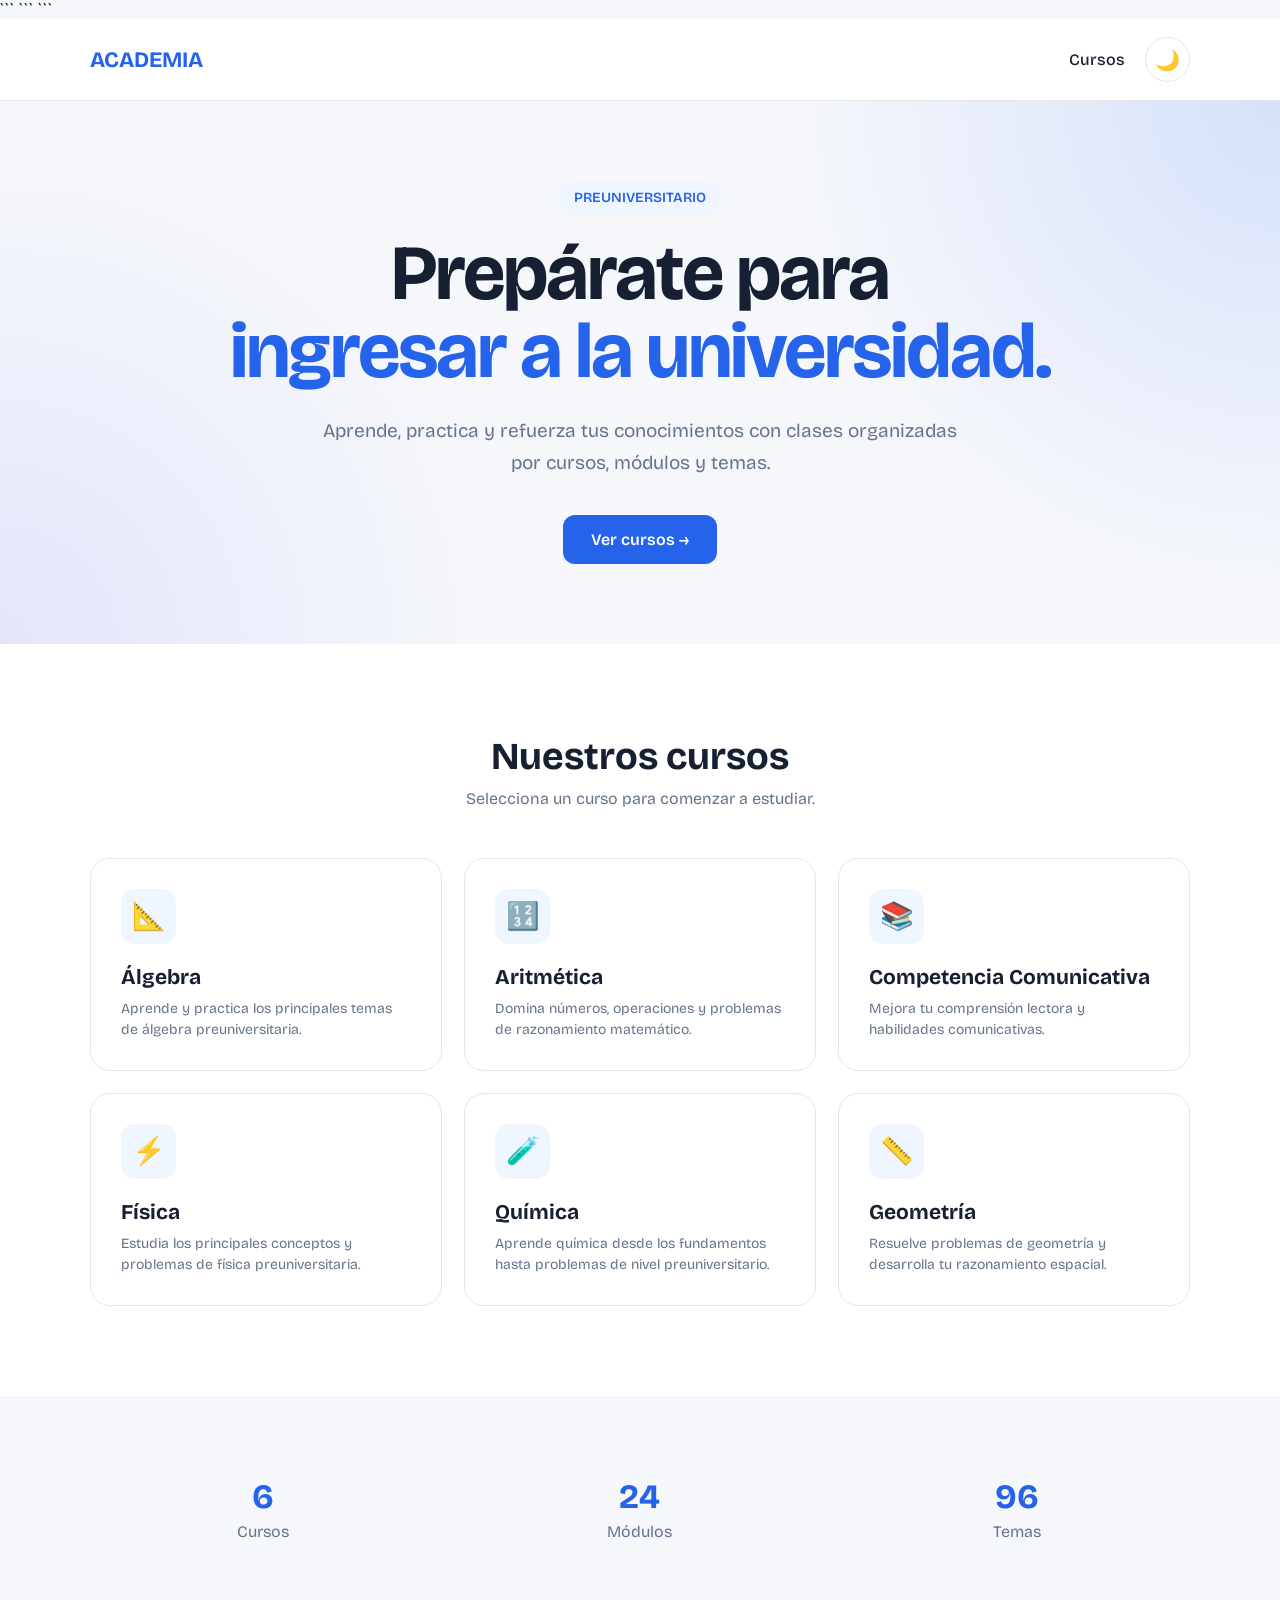
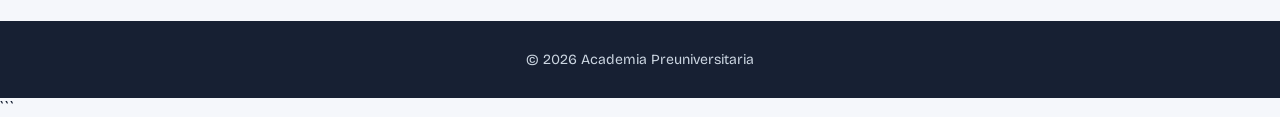
==== commit 53ad1a3e: "Update index.html" ====
--- a/index.html
+++ b/index.html
@@ -1,286 +1,980 @@
 <!DOCTYPE html>
+
 <html lang="es">
 <head>
-<meta charset="UTF-8">
-<meta name="viewport" content="width=device-width, initial-scale=1.0">
-<title>Academia — Cursos</title>
+    <meta charset="UTF-8">
+    <meta name="viewport" content="width=device-width, initial-scale=1.0">
+
+```
+<title>Academia Preuniversitaria</title>
+
+<link rel="preconnect" href="https://fonts.googleapis.com">
+<link rel="preconnect" href="https://fonts.gstatic.com" crossorigin>
+<link href="https://fonts.googleapis.com/css2?family=Bricolage+Grotesque:wght@400;500;600;700&display=swap" rel="stylesheet">
+
 <style>
-  @import url('https://fonts.googleapis.com/css2?family=Bricolage+Grotesque:wght@500;600;700&family=Inter:wght@400;500;600&display=swap');
-
-  :root{
-    --paper:#F6F2E9;
-    --ink:#1E2A38;
-    --ink-soft:#4B5A6B;
-    --line:#D8CFBB;
-    --gold:#C08A2E;
-    --hover-bg:#EFE9DA;
-    --accent-algebra:#2F5D62;
-    --accent-aritmetica:#8A4B3E;
-    --accent-comunicativa:#5B4B7A;
-    --accent-fisica:#2C5A8A;
-    --accent-quimica:#7A6B2C;
-    --accent-geometria:#6B2C4B;
-  }
-
-  html[data-theme="dark"]{
-    --paper:#171B22;
-    --ink:#EDE9DF;
-    --ink-soft:#9BA3AE;
-    --line:#2C323C;
-    --gold:#D9A857;
-    --hover-bg:#1E232C;
-    --accent-algebra:#5FA9A0;
-    --accent-aritmetica:#C98A6C;
-    --accent-comunicativa:#A896D6;
-    --accent-fisica:#6FA3D6;
-    --accent-quimica:#C9B25A;
-    --accent-geometria:#C97BA0;
-  }
-
-  *{box-sizing:border-box;}
-  html,body{margin:0;padding:0;}
-  body{
-    background:var(--paper);
-    color:var(--ink);
-    font-family:'Inter',sans-serif;
-    min-height:100vh;
-    transition:background .2s ease, color .2s ease;
-  }
-
-  .theme-toggle{
-    position:fixed;
-    top:24px;
-    right:24px;
-    width:40px;
-    height:40px;
-    border-radius:50%;
-    border:1px solid var(--line);
-    background:var(--paper);
-    color:var(--ink);
-    display:flex;
-    align-items:center;
-    justify-content:center;
-    cursor:pointer;
-    z-index:10;
-  }
-
-  .theme-toggle svg{
-    width:18px;
-    height:18px;
-    stroke:var(--ink);
-  }
-
-  header{
-    padding:64px 24px 40px;
-    max-width:1040px;
-    margin:0 auto;
-    border-bottom:1px solid var(--line);
-  }
-
-  .eyebrow{
-    font-size:14px;
-    color:var(--ink-soft);
-    margin-bottom:10px;
-  }
-
-  h1{
-    font-family:'Bricolage Grotesque',sans-serif;
-    font-weight:600;
-    font-size:clamp(32px,5vw,52px);
-    line-height:1.05;
-    margin:0 0 16px;
-    max-width:14ch;
-  }
-
-  header p{
-    font-size:17px;
-    color:var(--ink-soft);
-    max-width:52ch;
-    line-height:1.6;
-    margin:0;
-  }
-
-  main{
-    max-width:1040px;
-    margin:0 auto;
-    padding:48px 24px 96px;
-  }
-
-  .grid{
-    display:grid;
-    grid-template-columns:repeat(3,1fr);
-    gap:1px;
-    background:var(--line);
-    border:1px solid var(--line);
-  }
-
-  @media (max-width:800px){
-    .grid{grid-template-columns:repeat(2,1fr);}
-  }
-  @media (max-width:520px){
-    .grid{grid-template-columns:1fr;}
-  }
-
-  .course{
-    background:var(--paper);
-    padding:32px 28px;
-    position:relative;
-    cursor:pointer;
-    text-decoration:none;
-    color:inherit;
-    display:flex;
-    flex-direction:column;
-    min-height:200px;
-    transition:background .25s ease;
-  }
-
-  .course:hover{
-    background:var(--hover-bg);
-  }
-
-  .course h2{
-    font-family:'Bricolage Grotesque',sans-serif;
-    font-weight:600;
-    font-size:27px;
-    line-height:1.15;
-    margin:0 0 10px;
-    color:var(--ink);
-  }
-
-  .course .meta{
-    font-size:13px;
-    color:var(--ink-soft);
-    margin:0;
-  }
-
-  .course .go{
-    margin-top:auto;
-    padding-top:20px;
-    font-size:13px;
-    color:var(--course-color);
-    font-weight:500;
-    display:flex;
-    align-items:center;
-    gap:6px;
-    opacity:0;
-    transform:translateY(4px);
-    transition:opacity .2s ease, transform .2s ease;
-  }
-
-  .course:hover .go{
-    opacity:1;
-    transform:translateY(0);
-  }
-
-  .course::before{
-    content:"";
-    position:absolute;
-    top:0; left:0;
-    width:3px;
-    height:100%;
-    background:var(--course-color);
-    transform:scaleY(0);
-    transform-origin:top;
-    transition:transform .25s ease;
-  }
-
-  .course:hover::before{
-    transform:scaleY(1);
-  }
-
-  footer{
-    max-width:1040px;
-    margin:0 auto;
-    padding:0 24px 64px;
-    font-size:13px;
-    color:var(--ink-soft);
-  }
+
+    /* ==============================
+       VARIABLES DE COLOR
+    ============================== */
+
+    :root {
+        --fondo: #f5f7fb;
+        --fondo-secundario: #ffffff;
+        --tarjeta: #ffffff;
+        --texto: #172033;
+        --texto-secundario: #64748b;
+        --borde: #e5e7eb;
+        --azul: #2563eb;
+        --azul-hover: #1d4ed8;
+        --azul-suave: #eff6ff;
+        --nav: #ffffff;
+        --footer: #172033;
+        --footer-texto: #cbd5e1;
+    }
+
+
+    /* ==============================
+       MODO OSCURO
+    ============================== */
+
+    body.dark {
+
+        --fondo: #0b1120;
+        --fondo-secundario: #111827;
+        --tarjeta: #1e293b;
+        --texto: #f8fafc;
+        --texto-secundario: #94a3b8;
+        --borde: #334155;
+        --azul: #3b82f6;
+        --azul-hover: #60a5fa;
+        --azul-suave: #172554;
+        --nav: #111827;
+        --footer: #020617;
+        --footer-texto: #94a3b8;
+
+    }
+
+
+    /* ==============================
+       CONFIGURACIÓN GENERAL
+    ============================== */
+
+    * {
+        margin: 0;
+        padding: 0;
+        box-sizing: border-box;
+    }
+
+    html {
+        scroll-behavior: smooth;
+    }
+
+    body {
+
+        font-family: 'Bricolage Grotesque', sans-serif;
+
+        background: var(--fondo);
+
+        color: var(--texto);
+
+        transition:
+            background 0.3s ease,
+            color 0.3s ease;
+
+    }
+
+
+    /* ==============================
+       NAVBAR
+    ============================== */
+
+    nav {
+
+        width: 100%;
+
+        padding: 18px 7%;
+
+        display: flex;
+
+        justify-content: space-between;
+
+        align-items: center;
+
+        background: var(--nav);
+
+        border-bottom: 1px solid var(--borde);
+
+        position: sticky;
+
+        top: 0;
+
+        z-index: 100;
+
+        transition: background 0.3s ease;
+
+    }
+
+
+    .logo {
+
+        font-size: 22px;
+
+        font-weight: 700;
+
+        color: var(--azul);
+
+    }
+
+
+    .nav-right {
+
+        display: flex;
+
+        align-items: center;
+
+        gap: 20px;
+
+    }
+
+
+    nav a {
+
+        text-decoration: none;
+
+        color: var(--texto);
+
+        font-weight: 500;
+
+    }
+
+
+    /* ==============================
+       BOTÓN MODO OSCURO / CLARO
+    ============================== */
+
+    .theme-button {
+
+        width: 45px;
+
+        height: 45px;
+
+        border-radius: 50%;
+
+        border: 1px solid var(--borde);
+
+        background: var(--tarjeta);
+
+        cursor: pointer;
+
+        display: flex;
+
+        align-items: center;
+
+        justify-content: center;
+
+        font-size: 20px;
+
+        transition: 0.25s;
+
+    }
+
+
+    .theme-button:hover {
+
+        transform: scale(1.08);
+
+        border-color: var(--azul);
+
+    }
+
+
+    /* ==============================
+       HERO
+    ============================== */
+
+    .hero {
+
+        min-height: 540px;
+
+        display: flex;
+
+        align-items: center;
+
+        justify-content: center;
+
+        text-align: center;
+
+        padding: 80px 20px;
+
+        background:
+
+            radial-gradient(
+                circle at top right,
+                rgba(37, 99, 235, 0.15),
+                transparent 35%
+            ),
+
+            radial-gradient(
+                circle at bottom left,
+                rgba(99, 102, 241, 0.12),
+                transparent 35%
+            ),
+
+            var(--fondo);
+
+        transition: background 0.3s ease;
+
+    }
+
+
+    .hero-content {
+
+        max-width: 850px;
+
+    }
+
+
+    .tag {
+
+        display: inline-block;
+
+        padding: 8px 16px;
+
+        border-radius: 50px;
+
+        background: var(--azul-suave);
+
+        color: var(--azul);
+
+        font-size: 14px;
+
+        font-weight: 600;
+
+        margin-bottom: 20px;
+
+    }
+
+
+    .hero h1 {
+
+        font-size: clamp(42px, 7vw, 78px);
+
+        line-height: 1;
+
+        margin-bottom: 25px;
+
+        letter-spacing: -2px;
+
+    }
+
+
+    .hero h1 span {
+
+        color: var(--azul);
+
+    }
+
+
+    .hero p {
+
+        font-size: 19px;
+
+        color: var(--texto-secundario);
+
+        max-width: 650px;
+
+        margin: auto;
+
+        line-height: 1.7;
+
+    }
+
+
+    .btn {
+
+        display: inline-block;
+
+        margin-top: 35px;
+
+        padding: 15px 28px;
+
+        background: var(--azul);
+
+        color: white;
+
+        text-decoration: none;
+
+        border-radius: 12px;
+
+        font-weight: 600;
+
+        transition: 0.25s;
+
+    }
+
+
+    .btn:hover {
+
+        transform: translateY(-3px);
+
+        background: var(--azul-hover);
+
+    }
+
+
+    /* ==============================
+       CURSOS
+    ============================== */
+
+    .cursos {
+
+        padding: 90px 7%;
+
+        background: var(--fondo-secundario);
+
+        transition: background 0.3s ease;
+
+    }
+
+
+    .section-title {
+
+        text-align: center;
+
+        margin-bottom: 50px;
+
+    }
+
+
+    .section-title h2 {
+
+        font-size: 38px;
+
+        margin-bottom: 10px;
+
+    }
+
+
+    .section-title p {
+
+        color: var(--texto-secundario);
+
+    }
+
+
+    .cursos-grid {
+
+        max-width: 1100px;
+
+        margin: auto;
+
+        display: grid;
+
+        grid-template-columns: repeat(3, 1fr);
+
+        gap: 22px;
+
+    }
+
+
+    .curso-card {
+
+        background: var(--tarjeta);
+
+        padding: 30px;
+
+        border-radius: 20px;
+
+        border: 1px solid var(--borde);
+
+        text-decoration: none;
+
+        color: var(--texto);
+
+        transition: 0.25s;
+
+    }
+
+
+    .curso-card:hover {
+
+        transform: translateY(-6px);
+
+        border-color: var(--azul);
+
+        box-shadow: 0 15px 35px rgba(0, 0, 0, 0.10);
+
+    }
+
+
+    .icon {
+
+        width: 55px;
+
+        height: 55px;
+
+        display: flex;
+
+        align-items: center;
+
+        justify-content: center;
+
+        background: var(--azul-suave);
+
+        border-radius: 14px;
+
+        font-size: 27px;
+
+        margin-bottom: 20px;
+
+    }
+
+
+    .curso-card h3 {
+
+        font-size: 21px;
+
+        margin-bottom: 8px;
+
+    }
+
+
+    .curso-card p {
+
+        color: var(--texto-secundario);
+
+        font-size: 14px;
+
+        line-height: 1.5;
+
+    }
+
+
+    /* ==============================
+       INFORMACIÓN
+    ============================== */
+
+    .info {
+
+        padding: 80px 7%;
+
+        background: var(--fondo);
+
+        transition: background 0.3s ease;
+
+    }
+
+
+    .info-grid {
+
+        max-width: 1100px;
+
+        margin: auto;
+
+        display: grid;
+
+        grid-template-columns: repeat(3, 1fr);
+
+        gap: 30px;
+
+        text-align: center;
+
+    }
+
+
+    .info-item h3 {
+
+        font-size: 34px;
+
+        color: var(--azul);
+
+        margin-bottom: 5px;
+
+    }
+
+
+    .info-item p {
+
+        color: var(--texto-secundario);
+
+    }
+
+
+    /* ==============================
+       FOOTER
+    ============================== */
+
+    footer {
+
+        padding: 30px;
+
+        text-align: center;
+
+        background: var(--footer);
+
+        color: var(--footer-texto);
+
+        font-size: 14px;
+
+    }
+
+
+    /* ==============================
+       RESPONSIVE
+    ============================== */
+
+    @media (max-width: 800px) {
+
+        .cursos-grid {
+
+            grid-template-columns: repeat(2, 1fr);
+
+        }
+
+        .info-grid {
+
+            grid-template-columns: 1fr;
+
+            gap: 35px;
+
+        }
+
+    }
+
+
+    @media (max-width: 550px) {
+
+        nav {
+
+            padding: 16px 5%;
+
+        }
+
+
+        nav a {
+
+            display: none;
+
+        }
+
+
+        .hero {
+
+            min-height: 500px;
+
+            padding: 60px 20px;
+
+        }
+
+
+        .hero h1 {
+
+            font-size: 45px;
+
+        }
+
+
+        .hero p {
+
+            font-size: 16px;
+
+        }
+
+
+        .cursos {
+
+            padding: 65px 5%;
+
+        }
+
+
+        .cursos-grid {
+
+            grid-template-columns: 1fr;
+
+        }
+
+
+        .section-title h2 {
+
+            font-size: 30px;
+
+        }
+
+    }
+
 </style>
+```
+
 </head>
+
 <body>
 
-<button class="theme-toggle" id="themeToggle" aria-label="Cambiar tema" title="Cambiar tema claro/oscuro">
-  <svg id="iconSun" viewBox="0 0 24 24" fill="none" stroke-width="1.6" stroke-linecap="round" stroke-linejoin="round"><circle cx="12" cy="12" r="4"/><path d="M12 2v2M12 20v2M4.9 4.9l1.4 1.4M17.7 17.7l1.4 1.4M2 12h2M20 12h2M4.9 19.1l1.4-1.4M17.7 6.3l1.4-1.4"/></svg>
-  <svg id="iconMoon" viewBox="0 0 24 24" fill="none" stroke-width="1.6" stroke-linecap="round" stroke-linejoin="round" style="display:none"><path d="M21 12.5A8.5 8.5 0 1 1 11.5 3a7 7 0 0 0 9.5 9.5z"/></svg>
-</button>
-
-<header>
-  <div class="eyebrow">Panel de cursos</div>
-  <h1>Elige un curso para continuar tu preparación</h1>
-  <p>Cada curso está organizado en módulos y temas, con clases en video, teoría, ejercicios y práctica para que avances a tu ritmo.</p>
-</header>
-
-<main>
-  <div class="grid">
-
-    <a class="course" style="--course-color:var(--accent-algebra)" href="#" data-course="algebra">
-      <h2>Álgebra</h2>
-      <p class="meta">4 módulos · 16 temas</p>
-      <span class="go">Entrar al curso &rarr;</span>
-    </a>
-
-    <a class="course" style="--course-color:var(--accent-aritmetica)" href="#" data-course="aritmetica">
-      <h2>Aritmética</h2>
-      <p class="meta">4 módulos · 16 temas</p>
-      <span class="go">Entrar al curso &rarr;</span>
-    </a>
-
-    <a class="course" style="--course-color:var(--accent-comunicativa)" href="#" data-course="comunicativa">
-      <h2>Competencia Comunicativa</h2>
-      <p class="meta">4 módulos · 16 temas</p>
-      <span class="go">Entrar al curso &rarr;</span>
-    </a>
-
-    <a class="course" style="--course-color:var(--accent-fisica)" href="#" data-course="fisica">
-      <h2>Física</h2>
-      <p class="meta">4 módulos · 16 temas</p>
-      <span class="go">Entrar al curso &rarr;</span>
-    </a>
-
-    <a class="course" style="--course-color:var(--accent-quimica)" href="#" data-course="quimica">
-      <h2>Química</h2>
-      <p class="meta">4 módulos · 16 temas</p>
-      <span class="go">Entrar al curso &rarr;</span>
-    </a>
-
-    <a class="course" style="--course-color:var(--accent-geometria)" href="#" data-course="geometria">
-      <h2>Geometría</h2>
-      <p class="meta">4 módulos · 16 temas</p>
-      <span class="go">Entrar al curso &rarr;</span>
-    </a>
-
-  </div>
-</main>
+```
+<!-- ==============================
+     NAVBAR
+============================== -->
+
+<nav>
+
+    <div class="logo">
+        ACADEMIA
+    </div>
+
+
+    <div class="nav-right">
+
+        <a href="#cursos">
+            Cursos
+        </a>
+
+
+        <button
+            class="theme-button"
+            id="themeButton"
+            onclick="cambiarTema()"
+            aria-label="Cambiar tema"
+        >
+            🌙
+        </button>
+
+    </div>
+
+</nav>
+
+
+<!-- ==============================
+     HERO
+============================== -->
+
+<section class="hero">
+
+    <div class="hero-content">
+
+        <div class="tag">
+            PREUNIVERSITARIO
+        </div>
+
+
+        <h1>
+
+            Prepárate para<br>
+
+            <span>
+                ingresar a la universidad.
+            </span>
+
+        </h1>
+
+
+        <p>
+
+            Aprende, practica y refuerza tus conocimientos
+            con clases organizadas por cursos, módulos y temas.
+
+        </p>
+
+
+        <a
+            href="#cursos"
+            class="btn"
+        >
+            Ver cursos →
+        </a>
+
+    </div>
+
+</section>
+
+
+<!-- ==============================
+     CURSOS
+============================== -->
+
+<section
+    class="cursos"
+    id="cursos"
+>
+
+    <div class="section-title">
+
+        <h2>
+            Nuestros cursos
+        </h2>
+
+        <p>
+            Selecciona un curso para comenzar a estudiar.
+        </p>
+
+    </div>
+
+
+    <div class="cursos-grid">
+
+
+        <!-- ÁLGEBRA -->
+
+        <a
+            href="curso.html?curso=algebra"
+            class="curso-card"
+        >
+
+            <div class="icon">
+                📐
+            </div>
+
+            <h3>
+                Álgebra
+            </h3>
+
+            <p>
+                Aprende y practica los principales temas
+                de álgebra preuniversitaria.
+            </p>
+
+        </a>
+
+
+        <!-- ARITMÉTICA -->
+
+        <a
+            href="curso.html?curso=aritmetica"
+            class="curso-card"
+        >
+
+            <div class="icon">
+                🔢
+            </div>
+
+            <h3>
+                Aritmética
+            </h3>
+
+            <p>
+                Domina números, operaciones y problemas
+                de razonamiento matemático.
+            </p>
+
+        </a>
+
+
+        <!-- COMPETENCIA COMUNICATIVA -->
+
+        <a
+            href="curso.html?curso=comunicativa"
+            class="curso-card"
+        >
+
+            <div class="icon">
+                📚
+            </div>
+
+            <h3>
+                Competencia Comunicativa
+            </h3>
+
+            <p>
+                Mejora tu comprensión lectora y
+                habilidades comunicativas.
+            </p>
+
+        </a>
+
+
+        <!-- FÍSICA -->
+
+        <a
+            href="curso.html?curso=fisica"
+            class="curso-card"
+        >
+
+            <div class="icon">
+                ⚡
+            </div>
+
+            <h3>
+                Física
+            </h3>
+
+            <p>
+                Estudia los principales conceptos y
+                problemas de física preuniversitaria.
+            </p>
+
+        </a>
+
+
+        <!-- QUÍMICA -->
+
+        <a
+            href="curso.html?curso=quimica"
+            class="curso-card"
+        >
+
+            <div class="icon">
+                🧪
+            </div>
+
+            <h3>
+                Química
+            </h3>
+
+            <p>
+                Aprende química desde los fundamentos
+                hasta problemas de nivel preuniversitario.
+            </p>
+
+        </a>
+
+
+        <!-- GEOMETRÍA -->
+
+        <a
+            href="curso.html?curso=geometria"
+            class="curso-card"
+        >
+
+            <div class="icon">
+                📏
+            </div>
+
+            <h3>
+                Geometría
+            </h3>
+
+            <p>
+                Resuelve problemas de geometría y
+                desarrolla tu razonamiento espacial.
+            </p>
+
+        </a>
+
+    </div>
+
+</section>
+
+
+<!-- ==============================
+     ESTADÍSTICAS
+============================== -->
+
+<section class="info">
+
+    <div class="info-grid">
+
+
+        <div class="info-item">
+
+            <h3>
+                6
+            </h3>
+
+            <p>
+                Cursos
+            </p>
+
+        </div>
+
+
+        <div class="info-item">
+
+            <h3>
+                24
+            </h3>
+
+            <p>
+                Módulos
+            </p>
+
+        </div>
+
+
+        <div class="info-item">
+
+            <h3>
+                96
+            </h3>
+
+            <p>
+                Temas
+            </p>
+
+        </div>
+
+    </div>
+
+</section>
+
+
+<!-- ==============================
+     FOOTER
+============================== -->
 
 <footer>
-  24 módulos · 96 temas en total
+
+    © 2026 Academia Preuniversitaria
+
 </footer>
 
+
+<!-- ==============================
+     JAVASCRIPT DEL TEMA
+============================== -->
+
 <script>
-  (function(){
-    var root = document.documentElement;
-    var toggle = document.getElementById('themeToggle');
-    var sun = document.getElementById('iconSun');
-    var moon = document.getElementById('iconMoon');
-
-    function prefersDark(){
-      return window.matchMedia && window.matchMedia('(prefers-color-scheme: dark)').matches;
-    }
-
-    function applyTheme(theme){
-      root.setAttribute('data-theme', theme);
-      sun.style.display = theme === 'dark' ? 'none' : 'block';
-      moon.style.display = theme === 'dark' ? 'block' : 'none';
-    }
-
-    applyTheme(prefersDark() ? 'dark' : 'light');
-
-    toggle.addEventListener('click', function(){
-      var current = root.getAttribute('data-theme');
-      applyTheme(current === 'dark' ? 'light' : 'dark');
-    });
-  })();
+
+    const themeButton =
+        document.getElementById("themeButton");
+
+
+    /* Cargar tema guardado */
+
+    const temaGuardado =
+        localStorage.getItem("tema");
+
+
+    if (temaGuardado === "oscuro") {
+
+        document.body.classList.add("dark");
+
+        themeButton.textContent = "☀️";
+
+    }
+
+
+    /* Cambiar tema */
+
+    function cambiarTema() {
+
+        document.body.classList.toggle("dark");
+
+
+        if (document.body.classList.contains("dark")) {
+
+            themeButton.textContent = "☀️";
+
+            localStorage.setItem(
+                "tema",
+                "oscuro"
+            );
+
+        } else {
+
+            themeButton.textContent = "🌙";
+
+            localStorage.setItem(
+                "tema",
+                "claro"
+            );
+
+        }
+
+    }
+
 </script>
+```
 
 </body>
 </html>
+
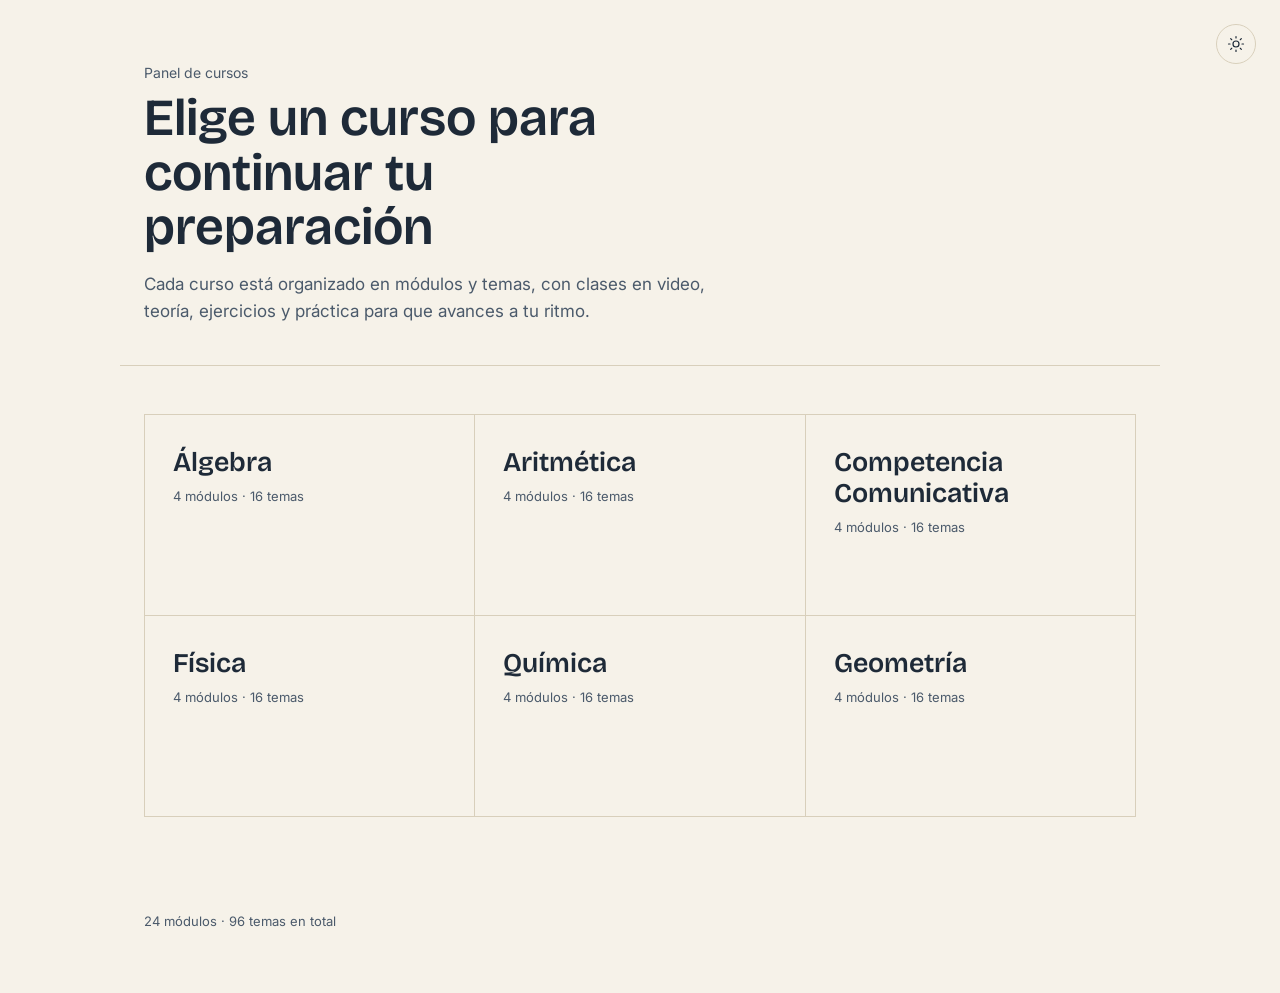
==== commit 9df7ff38: "Add files via upload" ====
--- a/index.html
+++ b/index.html
@@ -1,980 +1,286 @@
 <!DOCTYPE html>
-
 <html lang="es">
 <head>
-    <meta charset="UTF-8">
-    <meta name="viewport" content="width=device-width, initial-scale=1.0">
-
-```
-<title>Academia Preuniversitaria</title>
-
-<link rel="preconnect" href="https://fonts.googleapis.com">
-<link rel="preconnect" href="https://fonts.gstatic.com" crossorigin>
-<link href="https://fonts.googleapis.com/css2?family=Bricolage+Grotesque:wght@400;500;600;700&display=swap" rel="stylesheet">
-
+<meta charset="UTF-8">
+<meta name="viewport" content="width=device-width, initial-scale=1.0">
+<title>Academia — Cursos</title>
 <style>
-
-    /* ==============================
-       VARIABLES DE COLOR
-    ============================== */
-
-    :root {
-        --fondo: #f5f7fb;
-        --fondo-secundario: #ffffff;
-        --tarjeta: #ffffff;
-        --texto: #172033;
-        --texto-secundario: #64748b;
-        --borde: #e5e7eb;
-        --azul: #2563eb;
-        --azul-hover: #1d4ed8;
-        --azul-suave: #eff6ff;
-        --nav: #ffffff;
-        --footer: #172033;
-        --footer-texto: #cbd5e1;
+  @import url('https://fonts.googleapis.com/css2?family=Bricolage+Grotesque:wght@500;600;700&family=Inter:wght@400;500;600&display=swap');
+
+  :root{
+    --paper:#F6F2E9;
+    --ink:#1E2A38;
+    --ink-soft:#4B5A6B;
+    --line:#D8CFBB;
+    --gold:#C08A2E;
+    --hover-bg:#EFE9DA;
+    --accent-algebra:#2F5D62;
+    --accent-aritmetica:#8A4B3E;
+    --accent-comunicativa:#5B4B7A;
+    --accent-fisica:#2C5A8A;
+    --accent-quimica:#7A6B2C;
+    --accent-geometria:#6B2C4B;
+  }
+
+  html[data-theme="dark"]{
+    --paper:#171B22;
+    --ink:#EDE9DF;
+    --ink-soft:#9BA3AE;
+    --line:#2C323C;
+    --gold:#D9A857;
+    --hover-bg:#1E232C;
+    --accent-algebra:#5FA9A0;
+    --accent-aritmetica:#C98A6C;
+    --accent-comunicativa:#A896D6;
+    --accent-fisica:#6FA3D6;
+    --accent-quimica:#C9B25A;
+    --accent-geometria:#C97BA0;
+  }
+
+  *{box-sizing:border-box;}
+  html,body{margin:0;padding:0;}
+  body{
+    background:var(--paper);
+    color:var(--ink);
+    font-family:'Inter',sans-serif;
+    min-height:100vh;
+    transition:background .2s ease, color .2s ease;
+  }
+
+  .theme-toggle{
+    position:fixed;
+    top:24px;
+    right:24px;
+    width:40px;
+    height:40px;
+    border-radius:50%;
+    border:1px solid var(--line);
+    background:var(--paper);
+    color:var(--ink);
+    display:flex;
+    align-items:center;
+    justify-content:center;
+    cursor:pointer;
+    z-index:10;
+  }
+
+  .theme-toggle svg{
+    width:18px;
+    height:18px;
+    stroke:var(--ink);
+  }
+
+  header{
+    padding:64px 24px 40px;
+    max-width:1040px;
+    margin:0 auto;
+    border-bottom:1px solid var(--line);
+  }
+
+  .eyebrow{
+    font-size:14px;
+    color:var(--ink-soft);
+    margin-bottom:10px;
+  }
+
+  h1{
+    font-family:'Bricolage Grotesque',sans-serif;
+    font-weight:600;
+    font-size:clamp(32px,5vw,52px);
+    line-height:1.05;
+    margin:0 0 16px;
+    max-width:14ch;
+  }
+
+  header p{
+    font-size:17px;
+    color:var(--ink-soft);
+    max-width:52ch;
+    line-height:1.6;
+    margin:0;
+  }
+
+  main{
+    max-width:1040px;
+    margin:0 auto;
+    padding:48px 24px 96px;
+  }
+
+  .grid{
+    display:grid;
+    grid-template-columns:repeat(3,1fr);
+    gap:1px;
+    background:var(--line);
+    border:1px solid var(--line);
+  }
+
+  @media (max-width:800px){
+    .grid{grid-template-columns:repeat(2,1fr);}
+  }
+  @media (max-width:520px){
+    .grid{grid-template-columns:1fr;}
+  }
+
+  .course{
+    background:var(--paper);
+    padding:32px 28px;
+    position:relative;
+    cursor:pointer;
+    text-decoration:none;
+    color:inherit;
+    display:flex;
+    flex-direction:column;
+    min-height:200px;
+    transition:background .25s ease;
+  }
+
+  .course:hover{
+    background:var(--hover-bg);
+  }
+
+  .course h2{
+    font-family:'Bricolage Grotesque',sans-serif;
+    font-weight:600;
+    font-size:27px;
+    line-height:1.15;
+    margin:0 0 10px;
+    color:var(--ink);
+  }
+
+  .course .meta{
+    font-size:13px;
+    color:var(--ink-soft);
+    margin:0;
+  }
+
+  .course .go{
+    margin-top:auto;
+    padding-top:20px;
+    font-size:13px;
+    color:var(--course-color);
+    font-weight:500;
+    display:flex;
+    align-items:center;
+    gap:6px;
+    opacity:0;
+    transform:translateY(4px);
+    transition:opacity .2s ease, transform .2s ease;
+  }
+
+  .course:hover .go{
+    opacity:1;
+    transform:translateY(0);
+  }
+
+  .course::before{
+    content:"";
+    position:absolute;
+    top:0; left:0;
+    width:3px;
+    height:100%;
+    background:var(--course-color);
+    transform:scaleY(0);
+    transform-origin:top;
+    transition:transform .25s ease;
+  }
+
+  .course:hover::before{
+    transform:scaleY(1);
+  }
+
+  footer{
+    max-width:1040px;
+    margin:0 auto;
+    padding:0 24px 64px;
+    font-size:13px;
+    color:var(--ink-soft);
+  }
+</style>
+</head>
+<body>
+
+<button class="theme-toggle" id="themeToggle" aria-label="Cambiar tema" title="Cambiar tema claro/oscuro">
+  <svg id="iconSun" viewBox="0 0 24 24" fill="none" stroke-width="1.6" stroke-linecap="round" stroke-linejoin="round"><circle cx="12" cy="12" r="4"/><path d="M12 2v2M12 20v2M4.9 4.9l1.4 1.4M17.7 17.7l1.4 1.4M2 12h2M20 12h2M4.9 19.1l1.4-1.4M17.7 6.3l1.4-1.4"/></svg>
+  <svg id="iconMoon" viewBox="0 0 24 24" fill="none" stroke-width="1.6" stroke-linecap="round" stroke-linejoin="round" style="display:none"><path d="M21 12.5A8.5 8.5 0 1 1 11.5 3a7 7 0 0 0 9.5 9.5z"/></svg>
+</button>
+
+<header>
+  <div class="eyebrow">Panel de cursos</div>
+  <h1>Elige un curso para continuar tu preparación</h1>
+  <p>Cada curso está organizado en módulos y temas, con clases en video, teoría, ejercicios y práctica para que avances a tu ritmo.</p>
+</header>
+
+<main>
+  <div class="grid">
+
+    <a class="course" style="--course-color:var(--accent-algebra)" href="#" data-course="algebra">
+      <h2>Álgebra</h2>
+      <p class="meta">4 módulos · 16 temas</p>
+      <span class="go">Entrar al curso &rarr;</span>
+    </a>
+
+    <a class="course" style="--course-color:var(--accent-aritmetica)" href="#" data-course="aritmetica">
+      <h2>Aritmética</h2>
+      <p class="meta">4 módulos · 16 temas</p>
+      <span class="go">Entrar al curso &rarr;</span>
+    </a>
+
+    <a class="course" style="--course-color:var(--accent-comunicativa)" href="#" data-course="comunicativa">
+      <h2>Competencia Comunicativa</h2>
+      <p class="meta">4 módulos · 16 temas</p>
+      <span class="go">Entrar al curso &rarr;</span>
+    </a>
+
+    <a class="course" style="--course-color:var(--accent-fisica)" href="#" data-course="fisica">
+      <h2>Física</h2>
+      <p class="meta">4 módulos · 16 temas</p>
+      <span class="go">Entrar al curso &rarr;</span>
+    </a>
+
+    <a class="course" style="--course-color:var(--accent-quimica)" href="#" data-course="quimica">
+      <h2>Química</h2>
+      <p class="meta">4 módulos · 16 temas</p>
+      <span class="go">Entrar al curso &rarr;</span>
+    </a>
+
+    <a class="course" style="--course-color:var(--accent-geometria)" href="#" data-course="geometria">
+      <h2>Geometría</h2>
+      <p class="meta">4 módulos · 16 temas</p>
+      <span class="go">Entrar al curso &rarr;</span>
+    </a>
+
+  </div>
+</main>
+
+<footer>
+  24 módulos · 96 temas en total
+</footer>
+
+<script>
+  (function(){
+    var root = document.documentElement;
+    var toggle = document.getElementById('themeToggle');
+    var sun = document.getElementById('iconSun');
+    var moon = document.getElementById('iconMoon');
+
+    function prefersDark(){
+      return window.matchMedia && window.matchMedia('(prefers-color-scheme: dark)').matches;
     }
 
-
-    /* ==============================
-       MODO OSCURO
-    ============================== */
-
-    body.dark {
-
-        --fondo: #0b1120;
-        --fondo-secundario: #111827;
-        --tarjeta: #1e293b;
-        --texto: #f8fafc;
-        --texto-secundario: #94a3b8;
-        --borde: #334155;
-        --azul: #3b82f6;
-        --azul-hover: #60a5fa;
-        --azul-suave: #172554;
-        --nav: #111827;
-        --footer: #020617;
-        --footer-texto: #94a3b8;
-
+    function applyTheme(theme){
+      root.setAttribute('data-theme', theme);
+      sun.style.display = theme === 'dark' ? 'none' : 'block';
+      moon.style.display = theme === 'dark' ? 'block' : 'none';
     }
 
-
-    /* ==============================
-       CONFIGURACIÓN GENERAL
-    ============================== */
-
-    * {
-        margin: 0;
-        padding: 0;
-        box-sizing: border-box;
-    }
-
-    html {
-        scroll-behavior: smooth;
-    }
-
-    body {
-
-        font-family: 'Bricolage Grotesque', sans-serif;
-
-        background: var(--fondo);
-
-        color: var(--texto);
-
-        transition:
-            background 0.3s ease,
-            color 0.3s ease;
-
-    }
-
-
-    /* ==============================
-       NAVBAR
-    ============================== */
-
-    nav {
-
-        width: 100%;
-
-        padding: 18px 7%;
-
-        display: flex;
-
-        justify-content: space-between;
-
-        align-items: center;
-
-        background: var(--nav);
-
-        border-bottom: 1px solid var(--borde);
-
-        position: sticky;
-
-        top: 0;
-
-        z-index: 100;
-
-        transition: background 0.3s ease;
-
-    }
-
-
-    .logo {
-
-        font-size: 22px;
-
-        font-weight: 700;
-
-        color: var(--azul);
-
-    }
-
-
-    .nav-right {
-
-        display: flex;
-
-        align-items: center;
-
-        gap: 20px;
-
-    }
-
-
-    nav a {
-
-        text-decoration: none;
-
-        color: var(--texto);
-
-        font-weight: 500;
-
-    }
-
-
-    /* ==============================
-       BOTÓN MODO OSCURO / CLARO
-    ============================== */
-
-    .theme-button {
-
-        width: 45px;
-
-        height: 45px;
-
-        border-radius: 50%;
-
-        border: 1px solid var(--borde);
-
-        background: var(--tarjeta);
-
-        cursor: pointer;
-
-        display: flex;
-
-        align-items: center;
-
-        justify-content: center;
-
-        font-size: 20px;
-
-        transition: 0.25s;
-
-    }
-
-
-    .theme-button:hover {
-
-        transform: scale(1.08);
-
-        border-color: var(--azul);
-
-    }
-
-
-    /* ==============================
-       HERO
-    ============================== */
-
-    .hero {
-
-        min-height: 540px;
-
-        display: flex;
-
-        align-items: center;
-
-        justify-content: center;
-
-        text-align: center;
-
-        padding: 80px 20px;
-
-        background:
-
-            radial-gradient(
-                circle at top right,
-                rgba(37, 99, 235, 0.15),
-                transparent 35%
-            ),
-
-            radial-gradient(
-                circle at bottom left,
-                rgba(99, 102, 241, 0.12),
-                transparent 35%
-            ),
-
-            var(--fondo);
-
-        transition: background 0.3s ease;
-
-    }
-
-
-    .hero-content {
-
-        max-width: 850px;
-
-    }
-
-
-    .tag {
-
-        display: inline-block;
-
-        padding: 8px 16px;
-
-        border-radius: 50px;
-
-        background: var(--azul-suave);
-
-        color: var(--azul);
-
-        font-size: 14px;
-
-        font-weight: 600;
-
-        margin-bottom: 20px;
-
-    }
-
-
-    .hero h1 {
-
-        font-size: clamp(42px, 7vw, 78px);
-
-        line-height: 1;
-
-        margin-bottom: 25px;
-
-        letter-spacing: -2px;
-
-    }
-
-
-    .hero h1 span {
-
-        color: var(--azul);
-
-    }
-
-
-    .hero p {
-
-        font-size: 19px;
-
-        color: var(--texto-secundario);
-
-        max-width: 650px;
-
-        margin: auto;
-
-        line-height: 1.7;
-
-    }
-
-
-    .btn {
-
-        display: inline-block;
-
-        margin-top: 35px;
-
-        padding: 15px 28px;
-
-        background: var(--azul);
-
-        color: white;
-
-        text-decoration: none;
-
-        border-radius: 12px;
-
-        font-weight: 600;
-
-        transition: 0.25s;
-
-    }
-
-
-    .btn:hover {
-
-        transform: translateY(-3px);
-
-        background: var(--azul-hover);
-
-    }
-
-
-    /* ==============================
-       CURSOS
-    ============================== */
-
-    .cursos {
-
-        padding: 90px 7%;
-
-        background: var(--fondo-secundario);
-
-        transition: background 0.3s ease;
-
-    }
-
-
-    .section-title {
-
-        text-align: center;
-
-        margin-bottom: 50px;
-
-    }
-
-
-    .section-title h2 {
-
-        font-size: 38px;
-
-        margin-bottom: 10px;
-
-    }
-
-
-    .section-title p {
-
-        color: var(--texto-secundario);
-
-    }
-
-
-    .cursos-grid {
-
-        max-width: 1100px;
-
-        margin: auto;
-
-        display: grid;
-
-        grid-template-columns: repeat(3, 1fr);
-
-        gap: 22px;
-
-    }
-
-
-    .curso-card {
-
-        background: var(--tarjeta);
-
-        padding: 30px;
-
-        border-radius: 20px;
-
-        border: 1px solid var(--borde);
-
-        text-decoration: none;
-
-        color: var(--texto);
-
-        transition: 0.25s;
-
-    }
-
-
-    .curso-card:hover {
-
-        transform: translateY(-6px);
-
-        border-color: var(--azul);
-
-        box-shadow: 0 15px 35px rgba(0, 0, 0, 0.10);
-
-    }
-
-
-    .icon {
-
-        width: 55px;
-
-        height: 55px;
-
-        display: flex;
-
-        align-items: center;
-
-        justify-content: center;
-
-        background: var(--azul-suave);
-
-        border-radius: 14px;
-
-        font-size: 27px;
-
-        margin-bottom: 20px;
-
-    }
-
-
-    .curso-card h3 {
-
-        font-size: 21px;
-
-        margin-bottom: 8px;
-
-    }
-
-
-    .curso-card p {
-
-        color: var(--texto-secundario);
-
-        font-size: 14px;
-
-        line-height: 1.5;
-
-    }
-
-
-    /* ==============================
-       INFORMACIÓN
-    ============================== */
-
-    .info {
-
-        padding: 80px 7%;
-
-        background: var(--fondo);
-
-        transition: background 0.3s ease;
-
-    }
-
-
-    .info-grid {
-
-        max-width: 1100px;
-
-        margin: auto;
-
-        display: grid;
-
-        grid-template-columns: repeat(3, 1fr);
-
-        gap: 30px;
-
-        text-align: center;
-
-    }
-
-
-    .info-item h3 {
-
-        font-size: 34px;
-
-        color: var(--azul);
-
-        margin-bottom: 5px;
-
-    }
-
-
-    .info-item p {
-
-        color: var(--texto-secundario);
-
-    }
-
-
-    /* ==============================
-       FOOTER
-    ============================== */
-
-    footer {
-
-        padding: 30px;
-
-        text-align: center;
-
-        background: var(--footer);
-
-        color: var(--footer-texto);
-
-        font-size: 14px;
-
-    }
-
-
-    /* ==============================
-       RESPONSIVE
-    ============================== */
-
-    @media (max-width: 800px) {
-
-        .cursos-grid {
-
-            grid-template-columns: repeat(2, 1fr);
-
-        }
-
-        .info-grid {
-
-            grid-template-columns: 1fr;
-
-            gap: 35px;
-
-        }
-
-    }
-
-
-    @media (max-width: 550px) {
-
-        nav {
-
-            padding: 16px 5%;
-
-        }
-
-
-        nav a {
-
-            display: none;
-
-        }
-
-
-        .hero {
-
-            min-height: 500px;
-
-            padding: 60px 20px;
-
-        }
-
-
-        .hero h1 {
-
-            font-size: 45px;
-
-        }
-
-
-        .hero p {
-
-            font-size: 16px;
-
-        }
-
-
-        .cursos {
-
-            padding: 65px 5%;
-
-        }
-
-
-        .cursos-grid {
-
-            grid-template-columns: 1fr;
-
-        }
-
-
-        .section-title h2 {
-
-            font-size: 30px;
-
-        }
-
-    }
-
-</style>
-```
-
-</head>
-
-<body>
-
-```
-<!-- ==============================
-     NAVBAR
-============================== -->
-
-<nav>
-
-    <div class="logo">
-        ACADEMIA
-    </div>
-
-
-    <div class="nav-right">
-
-        <a href="#cursos">
-            Cursos
-        </a>
-
-
-        <button
-            class="theme-button"
-            id="themeButton"
-            onclick="cambiarTema()"
-            aria-label="Cambiar tema"
-        >
-            🌙
-        </button>
-
-    </div>
-
-</nav>
-
-
-<!-- ==============================
-     HERO
-============================== -->
-
-<section class="hero">
-
-    <div class="hero-content">
-
-        <div class="tag">
-            PREUNIVERSITARIO
-        </div>
-
-
-        <h1>
-
-            Prepárate para<br>
-
-            <span>
-                ingresar a la universidad.
-            </span>
-
-        </h1>
-
-
-        <p>
-
-            Aprende, practica y refuerza tus conocimientos
-            con clases organizadas por cursos, módulos y temas.
-
-        </p>
-
-
-        <a
-            href="#cursos"
-            class="btn"
-        >
-            Ver cursos →
-        </a>
-
-    </div>
-
-</section>
-
-
-<!-- ==============================
-     CURSOS
-============================== -->
-
-<section
-    class="cursos"
-    id="cursos"
->
-
-    <div class="section-title">
-
-        <h2>
-            Nuestros cursos
-        </h2>
-
-        <p>
-            Selecciona un curso para comenzar a estudiar.
-        </p>
-
-    </div>
-
-
-    <div class="cursos-grid">
-
-
-        <!-- ÁLGEBRA -->
-
-        <a
-            href="curso.html?curso=algebra"
-            class="curso-card"
-        >
-
-            <div class="icon">
-                📐
-            </div>
-
-            <h3>
-                Álgebra
-            </h3>
-
-            <p>
-                Aprende y practica los principales temas
-                de álgebra preuniversitaria.
-            </p>
-
-        </a>
-
-
-        <!-- ARITMÉTICA -->
-
-        <a
-            href="curso.html?curso=aritmetica"
-            class="curso-card"
-        >
-
-            <div class="icon">
-                🔢
-            </div>
-
-            <h3>
-                Aritmética
-            </h3>
-
-            <p>
-                Domina números, operaciones y problemas
-                de razonamiento matemático.
-            </p>
-
-        </a>
-
-
-        <!-- COMPETENCIA COMUNICATIVA -->
-
-        <a
-            href="curso.html?curso=comunicativa"
-            class="curso-card"
-        >
-
-            <div class="icon">
-                📚
-            </div>
-
-            <h3>
-                Competencia Comunicativa
-            </h3>
-
-            <p>
-                Mejora tu comprensión lectora y
-                habilidades comunicativas.
-            </p>
-
-        </a>
-
-
-        <!-- FÍSICA -->
-
-        <a
-            href="curso.html?curso=fisica"
-            class="curso-card"
-        >
-
-            <div class="icon">
-                ⚡
-            </div>
-
-            <h3>
-                Física
-            </h3>
-
-            <p>
-                Estudia los principales conceptos y
-                problemas de física preuniversitaria.
-            </p>
-
-        </a>
-
-
-        <!-- QUÍMICA -->
-
-        <a
-            href="curso.html?curso=quimica"
-            class="curso-card"
-        >
-
-            <div class="icon">
-                🧪
-            </div>
-
-            <h3>
-                Química
-            </h3>
-
-            <p>
-                Aprende química desde los fundamentos
-                hasta problemas de nivel preuniversitario.
-            </p>
-
-        </a>
-
-
-        <!-- GEOMETRÍA -->
-
-        <a
-            href="curso.html?curso=geometria"
-            class="curso-card"
-        >
-
-            <div class="icon">
-                📏
-            </div>
-
-            <h3>
-                Geometría
-            </h3>
-
-            <p>
-                Resuelve problemas de geometría y
-                desarrolla tu razonamiento espacial.
-            </p>
-
-        </a>
-
-    </div>
-
-</section>
-
-
-<!-- ==============================
-     ESTADÍSTICAS
-============================== -->
-
-<section class="info">
-
-    <div class="info-grid">
-
-
-        <div class="info-item">
-
-            <h3>
-                6
-            </h3>
-
-            <p>
-                Cursos
-            </p>
-
-        </div>
-
-
-        <div class="info-item">
-
-            <h3>
-                24
-            </h3>
-
-            <p>
-                Módulos
-            </p>
-
-        </div>
-
-
-        <div class="info-item">
-
-            <h3>
-                96
-            </h3>
-
-            <p>
-                Temas
-            </p>
-
-        </div>
-
-    </div>
-
-</section>
-
-
-<!-- ==============================
-     FOOTER
-============================== -->
-
-<footer>
-
-    © 2026 Academia Preuniversitaria
-
-</footer>
-
-
-<!-- ==============================
-     JAVASCRIPT DEL TEMA
-============================== -->
-
-<script>
-
-    const themeButton =
-        document.getElementById("themeButton");
-
-
-    /* Cargar tema guardado */
-
-    const temaGuardado =
-        localStorage.getItem("tema");
-
-
-    if (temaGuardado === "oscuro") {
-
-        document.body.classList.add("dark");
-
-        themeButton.textContent = "☀️";
-
-    }
-
-
-    /* Cambiar tema */
-
-    function cambiarTema() {
-
-        document.body.classList.toggle("dark");
-
-
-        if (document.body.classList.contains("dark")) {
-
-            themeButton.textContent = "☀️";
-
-            localStorage.setItem(
-                "tema",
-                "oscuro"
-            );
-
-        } else {
-
-            themeButton.textContent = "🌙";
-
-            localStorage.setItem(
-                "tema",
-                "claro"
-            );
-
-        }
-
-    }
-
+    applyTheme(prefersDark() ? 'dark' : 'light');
+
+    toggle.addEventListener('click', function(){
+      var current = root.getAttribute('data-theme');
+      applyTheme(current === 'dark' ? 'light' : 'dark');
+    });
+  })();
 </script>
-```
 
 </body>
 </html>
-
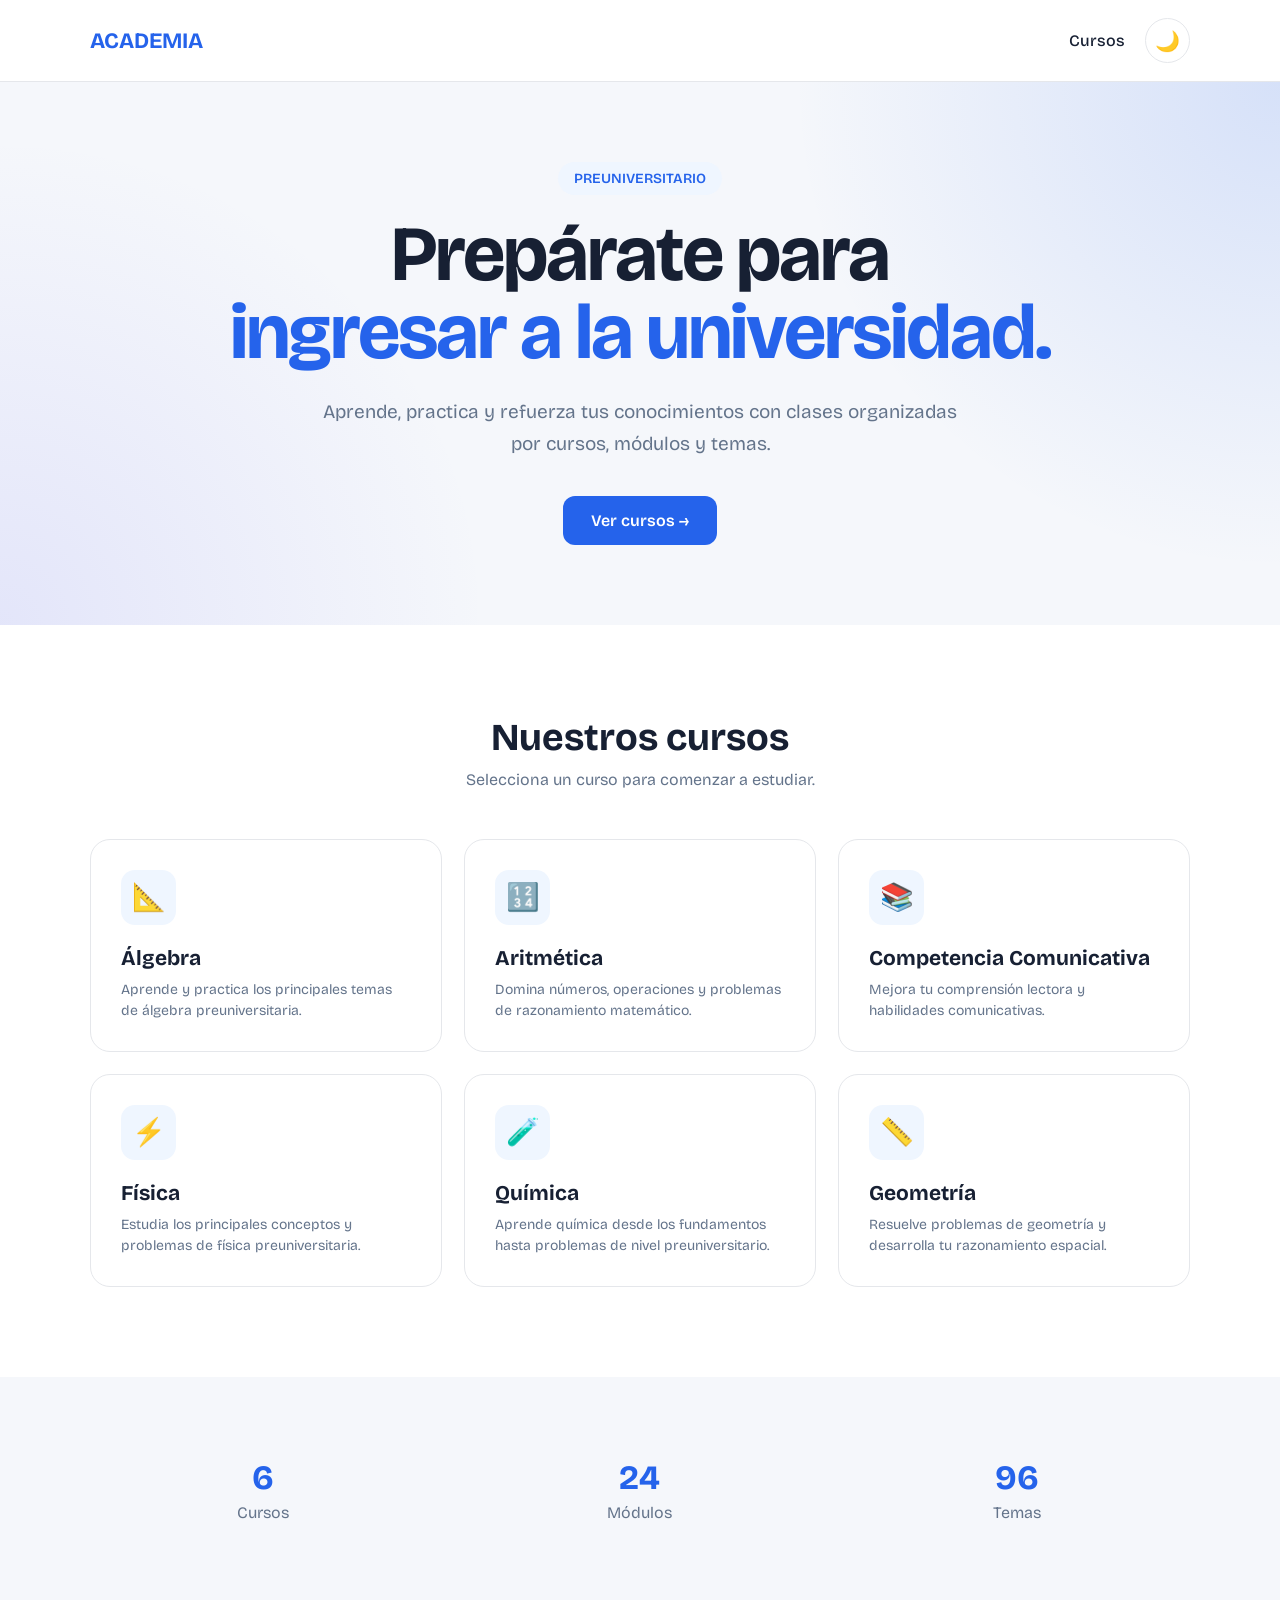
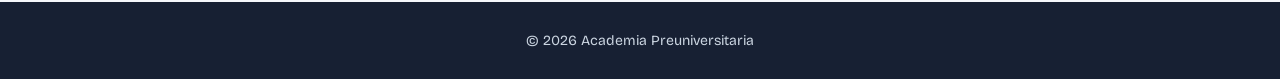
==== commit d97f254c: "Update index.html" ====
--- a/index.html
+++ b/index.html
@@ -1,286 +1,963 @@
-<!DOCTYPE html>
-<html lang="es">
-<head>
-<meta charset="UTF-8">
-<meta name="viewport" content="width=device-width, initial-scale=1.0">
-<title>Academia — Cursos</title>
+<!DOCTYPE html> <html lang="es"> <head> <meta charset="UTF-8"> <meta name="viewport" content="width=device-width, initial-scale=1.0">
+<title>Academia Preuniversitaria</title>
+
+<link rel="preconnect" href="https://fonts.googleapis.com">
+<link rel="preconnect" href="https://fonts.gstatic.com" crossorigin>
+<link href="https://fonts.googleapis.com/css2?family=Bricolage+Grotesque:wght@400;500;600;700&display=swap" rel="stylesheet">
+
 <style>
-  @import url('https://fonts.googleapis.com/css2?family=Bricolage+Grotesque:wght@500;600;700&family=Inter:wght@400;500;600&display=swap');
-
-  :root{
-    --paper:#F6F2E9;
-    --ink:#1E2A38;
-    --ink-soft:#4B5A6B;
-    --line:#D8CFBB;
-    --gold:#C08A2E;
-    --hover-bg:#EFE9DA;
-    --accent-algebra:#2F5D62;
-    --accent-aritmetica:#8A4B3E;
-    --accent-comunicativa:#5B4B7A;
-    --accent-fisica:#2C5A8A;
-    --accent-quimica:#7A6B2C;
-    --accent-geometria:#6B2C4B;
-  }
-
-  html[data-theme="dark"]{
-    --paper:#171B22;
-    --ink:#EDE9DF;
-    --ink-soft:#9BA3AE;
-    --line:#2C323C;
-    --gold:#D9A857;
-    --hover-bg:#1E232C;
-    --accent-algebra:#5FA9A0;
-    --accent-aritmetica:#C98A6C;
-    --accent-comunicativa:#A896D6;
-    --accent-fisica:#6FA3D6;
-    --accent-quimica:#C9B25A;
-    --accent-geometria:#C97BA0;
-  }
-
-  *{box-sizing:border-box;}
-  html,body{margin:0;padding:0;}
-  body{
-    background:var(--paper);
-    color:var(--ink);
-    font-family:'Inter',sans-serif;
-    min-height:100vh;
-    transition:background .2s ease, color .2s ease;
-  }
-
-  .theme-toggle{
-    position:fixed;
-    top:24px;
-    right:24px;
-    width:40px;
-    height:40px;
-    border-radius:50%;
-    border:1px solid var(--line);
-    background:var(--paper);
-    color:var(--ink);
-    display:flex;
-    align-items:center;
-    justify-content:center;
-    cursor:pointer;
-    z-index:10;
-  }
-
-  .theme-toggle svg{
-    width:18px;
-    height:18px;
-    stroke:var(--ink);
-  }
-
-  header{
-    padding:64px 24px 40px;
-    max-width:1040px;
-    margin:0 auto;
-    border-bottom:1px solid var(--line);
-  }
-
-  .eyebrow{
-    font-size:14px;
-    color:var(--ink-soft);
-    margin-bottom:10px;
-  }
-
-  h1{
-    font-family:'Bricolage Grotesque',sans-serif;
-    font-weight:600;
-    font-size:clamp(32px,5vw,52px);
-    line-height:1.05;
-    margin:0 0 16px;
-    max-width:14ch;
-  }
-
-  header p{
-    font-size:17px;
-    color:var(--ink-soft);
-    max-width:52ch;
-    line-height:1.6;
-    margin:0;
-  }
-
-  main{
-    max-width:1040px;
-    margin:0 auto;
-    padding:48px 24px 96px;
-  }
-
-  .grid{
-    display:grid;
-    grid-template-columns:repeat(3,1fr);
-    gap:1px;
-    background:var(--line);
-    border:1px solid var(--line);
-  }
-
-  @media (max-width:800px){
-    .grid{grid-template-columns:repeat(2,1fr);}
-  }
-  @media (max-width:520px){
-    .grid{grid-template-columns:1fr;}
-  }
-
-  .course{
-    background:var(--paper);
-    padding:32px 28px;
-    position:relative;
-    cursor:pointer;
-    text-decoration:none;
-    color:inherit;
-    display:flex;
-    flex-direction:column;
-    min-height:200px;
-    transition:background .25s ease;
-  }
-
-  .course:hover{
-    background:var(--hover-bg);
-  }
-
-  .course h2{
-    font-family:'Bricolage Grotesque',sans-serif;
-    font-weight:600;
-    font-size:27px;
-    line-height:1.15;
-    margin:0 0 10px;
-    color:var(--ink);
-  }
-
-  .course .meta{
-    font-size:13px;
-    color:var(--ink-soft);
-    margin:0;
-  }
-
-  .course .go{
-    margin-top:auto;
-    padding-top:20px;
-    font-size:13px;
-    color:var(--course-color);
-    font-weight:500;
-    display:flex;
-    align-items:center;
-    gap:6px;
-    opacity:0;
-    transform:translateY(4px);
-    transition:opacity .2s ease, transform .2s ease;
-  }
-
-  .course:hover .go{
-    opacity:1;
-    transform:translateY(0);
-  }
-
-  .course::before{
-    content:"";
-    position:absolute;
-    top:0; left:0;
-    width:3px;
-    height:100%;
-    background:var(--course-color);
-    transform:scaleY(0);
-    transform-origin:top;
-    transition:transform .25s ease;
-  }
-
-  .course:hover::before{
-    transform:scaleY(1);
-  }
-
-  footer{
-    max-width:1040px;
-    margin:0 auto;
-    padding:0 24px 64px;
-    font-size:13px;
-    color:var(--ink-soft);
-  }
+
+    /* ==============================
+       VARIABLES DE COLOR
+    ============================== */
+
+    :root {
+        --fondo: #f5f7fb;
+        --fondo-secundario: #ffffff;
+        --tarjeta: #ffffff;
+        --texto: #172033;
+        --texto-secundario: #64748b;
+        --borde: #e5e7eb;
+        --azul: #2563eb;
+        --azul-hover: #1d4ed8;
+        --azul-suave: #eff6ff;
+        --nav: #ffffff;
+        --footer: #172033;
+        --footer-texto: #cbd5e1;
+    }
+
+
+    /* ==============================
+       MODO OSCURO
+    ============================== */
+
+    body.dark {
+
+        --fondo: #0b1120;
+        --fondo-secundario: #111827;
+        --tarjeta: #1e293b;
+        --texto: #f8fafc;
+        --texto-secundario: #94a3b8;
+        --borde: #334155;
+        --azul: #3b82f6;
+        --azul-hover: #60a5fa;
+        --azul-suave: #172554;
+        --nav: #111827;
+        --footer: #020617;
+        --footer-texto: #94a3b8;
+
+    }
+
+
+    /* ==============================
+       CONFIGURACIÓN GENERAL
+    ============================== */
+
+    * {
+        margin: 0;
+        padding: 0;
+        box-sizing: border-box;
+    }
+
+    html {
+        scroll-behavior: smooth;
+    }
+
+    body {
+
+        font-family: 'Bricolage Grotesque', sans-serif;
+
+        background: var(--fondo);
+
+        color: var(--texto);
+
+        transition:
+            background 0.3s ease,
+            color 0.3s ease;
+
+    }
+
+
+    /* ==============================
+       NAVBAR
+    ============================== */
+
+    nav {
+
+        width: 100%;
+
+        padding: 18px 7%;
+
+        display: flex;
+
+        justify-content: space-between;
+
+        align-items: center;
+
+        background: var(--nav);
+
+        border-bottom: 1px solid var(--borde);
+
+        position: sticky;
+
+        top: 0;
+
+        z-index: 100;
+
+        transition: background 0.3s ease;
+
+    }
+
+
+    .logo {
+
+        font-size: 22px;
+
+        font-weight: 700;
+
+        color: var(--azul);
+
+    }
+
+
+    .nav-right {
+
+        display: flex;
+
+        align-items: center;
+
+        gap: 20px;
+
+    }
+
+
+    nav a {
+
+        text-decoration: none;
+
+        color: var(--texto);
+
+        font-weight: 500;
+
+    }
+
+
+    /* ==============================
+       BOTÓN MODO OSCURO / CLARO
+    ============================== */
+
+    .theme-button {
+
+        width: 45px;
+
+        height: 45px;
+
+        border-radius: 50%;
+
+        border: 1px solid var(--borde);
+
+        background: var(--tarjeta);
+
+        cursor: pointer;
+
+        display: flex;
+
+        align-items: center;
+
+        justify-content: center;
+
+        font-size: 20px;
+
+        transition: 0.25s;
+
+    }
+
+
+    .theme-button:hover {
+
+        transform: scale(1.08);
+
+        border-color: var(--azul);
+
+    }
+
+
+    /* ==============================
+       HERO
+    ============================== */
+
+    .hero {
+
+        min-height: 540px;
+
+        display: flex;
+
+        align-items: center;
+
+        justify-content: center;
+
+        text-align: center;
+
+        padding: 80px 20px;
+
+        background:
+
+            radial-gradient(
+                circle at top right,
+                rgba(37, 99, 235, 0.15),
+                transparent 35%
+            ),
+
+            radial-gradient(
+                circle at bottom left,
+                rgba(99, 102, 241, 0.12),
+                transparent 35%
+            ),
+
+            var(--fondo);
+
+        transition: background 0.3s ease;
+
+    }
+
+
+    .hero-content {
+
+        max-width: 850px;
+
+    }
+
+
+    .tag {
+
+        display: inline-block;
+
+        padding: 8px 16px;
+
+        border-radius: 50px;
+
+        background: var(--azul-suave);
+
+        color: var(--azul);
+
+        font-size: 14px;
+
+        font-weight: 600;
+
+        margin-bottom: 20px;
+
+    }
+
+
+    .hero h1 {
+
+        font-size: clamp(42px, 7vw, 78px);
+
+        line-height: 1;
+
+        margin-bottom: 25px;
+
+        letter-spacing: -2px;
+
+    }
+
+
+    .hero h1 span {
+
+        color: var(--azul);
+
+    }
+
+
+    .hero p {
+
+        font-size: 19px;
+
+        color: var(--texto-secundario);
+
+        max-width: 650px;
+
+        margin: auto;
+
+        line-height: 1.7;
+
+    }
+
+
+    .btn {
+
+        display: inline-block;
+
+        margin-top: 35px;
+
+        padding: 15px 28px;
+
+        background: var(--azul);
+
+        color: white;
+
+        text-decoration: none;
+
+        border-radius: 12px;
+
+        font-weight: 600;
+
+        transition: 0.25s;
+
+    }
+
+
+    .btn:hover {
+
+        transform: translateY(-3px);
+
+        background: var(--azul-hover);
+
+    }
+
+
+    /* ==============================
+       CURSOS
+    ============================== */
+
+    .cursos {
+
+        padding: 90px 7%;
+
+        background: var(--fondo-secundario);
+
+        transition: background 0.3s ease;
+
+    }
+
+
+    .section-title {
+
+        text-align: center;
+
+        margin-bottom: 50px;
+
+    }
+
+
+    .section-title h2 {
+
+        font-size: 38px;
+
+        margin-bottom: 10px;
+
+    }
+
+
+    .section-title p {
+
+        color: var(--texto-secundario);
+
+    }
+
+
+    .cursos-grid {
+
+        max-width: 1100px;
+
+        margin: auto;
+
+        display: grid;
+
+        grid-template-columns: repeat(3, 1fr);
+
+        gap: 22px;
+
+    }
+
+
+    .curso-card {
+
+        background: var(--tarjeta);
+
+        padding: 30px;
+
+        border-radius: 20px;
+
+        border: 1px solid var(--borde);
+
+        text-decoration: none;
+
+        color: var(--texto);
+
+        transition: 0.25s;
+
+    }
+
+
+    .curso-card:hover {
+
+        transform: translateY(-6px);
+
+        border-color: var(--azul);
+
+        box-shadow: 0 15px 35px rgba(0, 0, 0, 0.10);
+
+    }
+
+
+    .icon {
+
+        width: 55px;
+
+        height: 55px;
+
+        display: flex;
+
+        align-items: center;
+
+        justify-content: center;
+
+        background: var(--azul-suave);
+
+        border-radius: 14px;
+
+        font-size: 27px;
+
+        margin-bottom: 20px;
+
+    }
+
+
+    .curso-card h3 {
+
+        font-size: 21px;
+
+        margin-bottom: 8px;
+
+    }
+
+
+    .curso-card p {
+
+        color: var(--texto-secundario);
+
+        font-size: 14px;
+
+        line-height: 1.5;
+
+    }
+
+
+    /* ==============================
+       INFORMACIÓN
+    ============================== */
+
+    .info {
+
+        padding: 80px 7%;
+
+        background: var(--fondo);
+
+        transition: background 0.3s ease;
+
+    }
+
+
+    .info-grid {
+
+        max-width: 1100px;
+
+        margin: auto;
+
+        display: grid;
+
+        grid-template-columns: repeat(3, 1fr);
+
+        gap: 30px;
+
+        text-align: center;
+
+    }
+
+
+    .info-item h3 {
+
+        font-size: 34px;
+
+        color: var(--azul);
+
+        margin-bottom: 5px;
+
+    }
+
+
+    .info-item p {
+
+        color: var(--texto-secundario);
+
+    }
+
+
+    /* ==============================
+       FOOTER
+    ============================== */
+
+    footer {
+
+        padding: 30px;
+
+        text-align: center;
+
+        background: var(--footer);
+
+        color: var(--footer-texto);
+
+        font-size: 14px;
+
+    }
+
+
+    /* ==============================
+       RESPONSIVE
+    ============================== */
+
+    @media (max-width: 800px) {
+
+        .cursos-grid {
+
+            grid-template-columns: repeat(2, 1fr);
+
+        }
+
+        .info-grid {
+
+            grid-template-columns: 1fr;
+
+            gap: 35px;
+
+        }
+
+    }
+
+
+    @media (max-width: 550px) {
+
+        nav {
+
+            padding: 16px 5%;
+
+        }
+
+
+        nav a {
+
+            display: none;
+
+        }
+
+
+        .hero {
+
+            min-height: 500px;
+
+            padding: 60px 20px;
+
+        }
+
+
+        .hero h1 {
+
+            font-size: 45px;
+
+        }
+
+
+        .hero p {
+
+            font-size: 16px;
+
+        }
+
+
+        .cursos {
+
+            padding: 65px 5%;
+
+        }
+
+
+        .cursos-grid {
+
+            grid-template-columns: 1fr;
+
+        }
+
+
+        .section-title h2 {
+
+            font-size: 30px;
+
+        }
+
+    }
+
 </style>
-</head>
-<body>
-
-<button class="theme-toggle" id="themeToggle" aria-label="Cambiar tema" title="Cambiar tema claro/oscuro">
-  <svg id="iconSun" viewBox="0 0 24 24" fill="none" stroke-width="1.6" stroke-linecap="round" stroke-linejoin="round"><circle cx="12" cy="12" r="4"/><path d="M12 2v2M12 20v2M4.9 4.9l1.4 1.4M17.7 17.7l1.4 1.4M2 12h2M20 12h2M4.9 19.1l1.4-1.4M17.7 6.3l1.4-1.4"/></svg>
-  <svg id="iconMoon" viewBox="0 0 24 24" fill="none" stroke-width="1.6" stroke-linecap="round" stroke-linejoin="round" style="display:none"><path d="M21 12.5A8.5 8.5 0 1 1 11.5 3a7 7 0 0 0 9.5 9.5z"/></svg>
-</button>
-
-<header>
-  <div class="eyebrow">Panel de cursos</div>
-  <h1>Elige un curso para continuar tu preparación</h1>
-  <p>Cada curso está organizado en módulos y temas, con clases en video, teoría, ejercicios y práctica para que avances a tu ritmo.</p>
-</header>
-
-<main>
-  <div class="grid">
-
-    <a class="course" style="--course-color:var(--accent-algebra)" href="#" data-course="algebra">
-      <h2>Álgebra</h2>
-      <p class="meta">4 módulos · 16 temas</p>
-      <span class="go">Entrar al curso &rarr;</span>
-    </a>
-
-    <a class="course" style="--course-color:var(--accent-aritmetica)" href="#" data-course="aritmetica">
-      <h2>Aritmética</h2>
-      <p class="meta">4 módulos · 16 temas</p>
-      <span class="go">Entrar al curso &rarr;</span>
-    </a>
-
-    <a class="course" style="--course-color:var(--accent-comunicativa)" href="#" data-course="comunicativa">
-      <h2>Competencia Comunicativa</h2>
-      <p class="meta">4 módulos · 16 temas</p>
-      <span class="go">Entrar al curso &rarr;</span>
-    </a>
-
-    <a class="course" style="--course-color:var(--accent-fisica)" href="#" data-course="fisica">
-      <h2>Física</h2>
-      <p class="meta">4 módulos · 16 temas</p>
-      <span class="go">Entrar al curso &rarr;</span>
-    </a>
-
-    <a class="course" style="--course-color:var(--accent-quimica)" href="#" data-course="quimica">
-      <h2>Química</h2>
-      <p class="meta">4 módulos · 16 temas</p>
-      <span class="go">Entrar al curso &rarr;</span>
-    </a>
-
-    <a class="course" style="--course-color:var(--accent-geometria)" href="#" data-course="geometria">
-      <h2>Geometría</h2>
-      <p class="meta">4 módulos · 16 temas</p>
-      <span class="go">Entrar al curso &rarr;</span>
-    </a>
-
-  </div>
-</main>
+</head> <body>
+<!-- ==============================
+     NAVBAR
+============================== -->
+
+<nav>
+
+    <div class="logo">
+        ACADEMIA
+    </div>
+
+
+    <div class="nav-right">
+
+        <a href="#cursos">
+            Cursos
+        </a>
+
+
+        <button
+            class="theme-button"
+            id="themeButton"
+            onclick="cambiarTema()"
+            aria-label="Cambiar tema"
+        >
+            🌙
+        </button>
+
+    </div>
+
+</nav>
+
+
+<!-- ==============================
+     HERO
+============================== -->
+
+<section class="hero">
+
+    <div class="hero-content">
+
+        <div class="tag">
+            PREUNIVERSITARIO
+        </div>
+
+
+        <h1>
+
+            Prepárate para<br>
+
+            <span>
+                ingresar a la universidad.
+            </span>
+
+        </h1>
+
+
+        <p>
+
+            Aprende, practica y refuerza tus conocimientos
+            con clases organizadas por cursos, módulos y temas.
+
+        </p>
+
+
+        <a
+            href="#cursos"
+            class="btn"
+        >
+            Ver cursos →
+        </a>
+
+    </div>
+
+</section>
+
+
+<!-- ==============================
+     CURSOS
+============================== -->
+
+<section
+    class="cursos"
+    id="cursos"
+>
+
+    <div class="section-title">
+
+        <h2>
+            Nuestros cursos
+        </h2>
+
+        <p>
+            Selecciona un curso para comenzar a estudiar.
+        </p>
+
+    </div>
+
+
+    <div class="cursos-grid">
+
+
+        <!-- ÁLGEBRA -->
+
+        <a
+            href="curso.html?curso=algebra"
+            class="curso-card"
+        >
+
+            <div class="icon">
+                📐
+            </div>
+
+            <h3>
+                Álgebra
+            </h3>
+
+            <p>
+                Aprende y practica los principales temas
+                de álgebra preuniversitaria.
+            </p>
+
+        </a>
+
+
+        <!-- ARITMÉTICA -->
+
+        <a
+            href="curso.html?curso=aritmetica"
+            class="curso-card"
+        >
+
+            <div class="icon">
+                🔢
+            </div>
+
+            <h3>
+                Aritmética
+            </h3>
+
+            <p>
+                Domina números, operaciones y problemas
+                de razonamiento matemático.
+            </p>
+
+        </a>
+
+
+        <!-- COMPETENCIA COMUNICATIVA -->
+
+        <a
+            href="curso.html?curso=comunicativa"
+            class="curso-card"
+        >
+
+            <div class="icon">
+                📚
+            </div>
+
+            <h3>
+                Competencia Comunicativa
+            </h3>
+
+            <p>
+                Mejora tu comprensión lectora y
+                habilidades comunicativas.
+            </p>
+
+        </a>
+
+
+        <!-- FÍSICA -->
+
+        <a
+            href="curso.html?curso=fisica"
+            class="curso-card"
+        >
+
+            <div class="icon">
+                ⚡
+            </div>
+
+            <h3>
+                Física
+            </h3>
+
+            <p>
+                Estudia los principales conceptos y
+                problemas de física preuniversitaria.
+            </p>
+
+        </a>
+
+
+        <!-- QUÍMICA -->
+
+        <a
+            href="curso.html?curso=quimica"
+            class="curso-card"
+        >
+
+            <div class="icon">
+                🧪
+            </div>
+
+            <h3>
+                Química
+            </h3>
+
+            <p>
+                Aprende química desde los fundamentos
+                hasta problemas de nivel preuniversitario.
+            </p>
+
+        </a>
+
+
+        <!-- GEOMETRÍA -->
+
+        <a
+            href="curso.html?curso=geometria"
+            class="curso-card"
+        >
+
+            <div class="icon">
+                📏
+            </div>
+
+            <h3>
+                Geometría
+            </h3>
+
+            <p>
+                Resuelve problemas de geometría y
+                desarrolla tu razonamiento espacial.
+            </p>
+
+        </a>
+
+    </div>
+
+</section>
+
+
+<!-- ==============================
+     ESTADÍSTICAS
+============================== -->
+
+<section class="info">
+
+    <div class="info-grid">
+
+
+        <div class="info-item">
+
+            <h3>
+                6
+            </h3>
+
+            <p>
+                Cursos
+            </p>
+
+        </div>
+
+
+        <div class="info-item">
+
+            <h3>
+                24
+            </h3>
+
+            <p>
+                Módulos
+            </p>
+
+        </div>
+
+
+        <div class="info-item">
+
+            <h3>
+                96
+            </h3>
+
+            <p>
+                Temas
+            </p>
+
+        </div>
+
+    </div>
+
+</section>
+
+
+<!-- ==============================
+     FOOTER
+============================== -->
 
 <footer>
-  24 módulos · 96 temas en total
+
+    © 2026 Academia Preuniversitaria
+
 </footer>
 
+
+<!-- ==============================
+     JAVASCRIPT DEL TEMA
+============================== -->
+
 <script>
-  (function(){
-    var root = document.documentElement;
-    var toggle = document.getElementById('themeToggle');
-    var sun = document.getElementById('iconSun');
-    var moon = document.getElementById('iconMoon');
-
-    function prefersDark(){
-      return window.matchMedia && window.matchMedia('(prefers-color-scheme: dark)').matches;
-    }
-
-    function applyTheme(theme){
-      root.setAttribute('data-theme', theme);
-      sun.style.display = theme === 'dark' ? 'none' : 'block';
-      moon.style.display = theme === 'dark' ? 'block' : 'none';
-    }
-
-    applyTheme(prefersDark() ? 'dark' : 'light');
-
-    toggle.addEventListener('click', function(){
-      var current = root.getAttribute('data-theme');
-      applyTheme(current === 'dark' ? 'light' : 'dark');
-    });
-  })();
+
+    const themeButton =
+        document.getElementById("themeButton");
+
+
+    /* Cargar tema guardado */
+
+    const temaGuardado =
+        localStorage.getItem("tema");
+
+
+    if (temaGuardado === "oscuro") {
+
+        document.body.classList.add("dark");
+
+        themeButton.textContent = "☀️";
+
+    }
+
+
+    /* Cambiar tema */
+
+    function cambiarTema() {
+
+        document.body.classList.toggle("dark");
+
+
+        if (document.body.classList.contains("dark")) {
+
+            themeButton.textContent = "☀️";
+
+            localStorage.setItem(
+                "tema",
+                "oscuro"
+            );
+
+        } else {
+
+            themeButton.textContent = "🌙";
+
+            localStorage.setItem(
+                "tema",
+                "claro"
+            );
+
+        }
+
+    }
+
 </script>
-
-</body>
-</html>
+</body> </html>
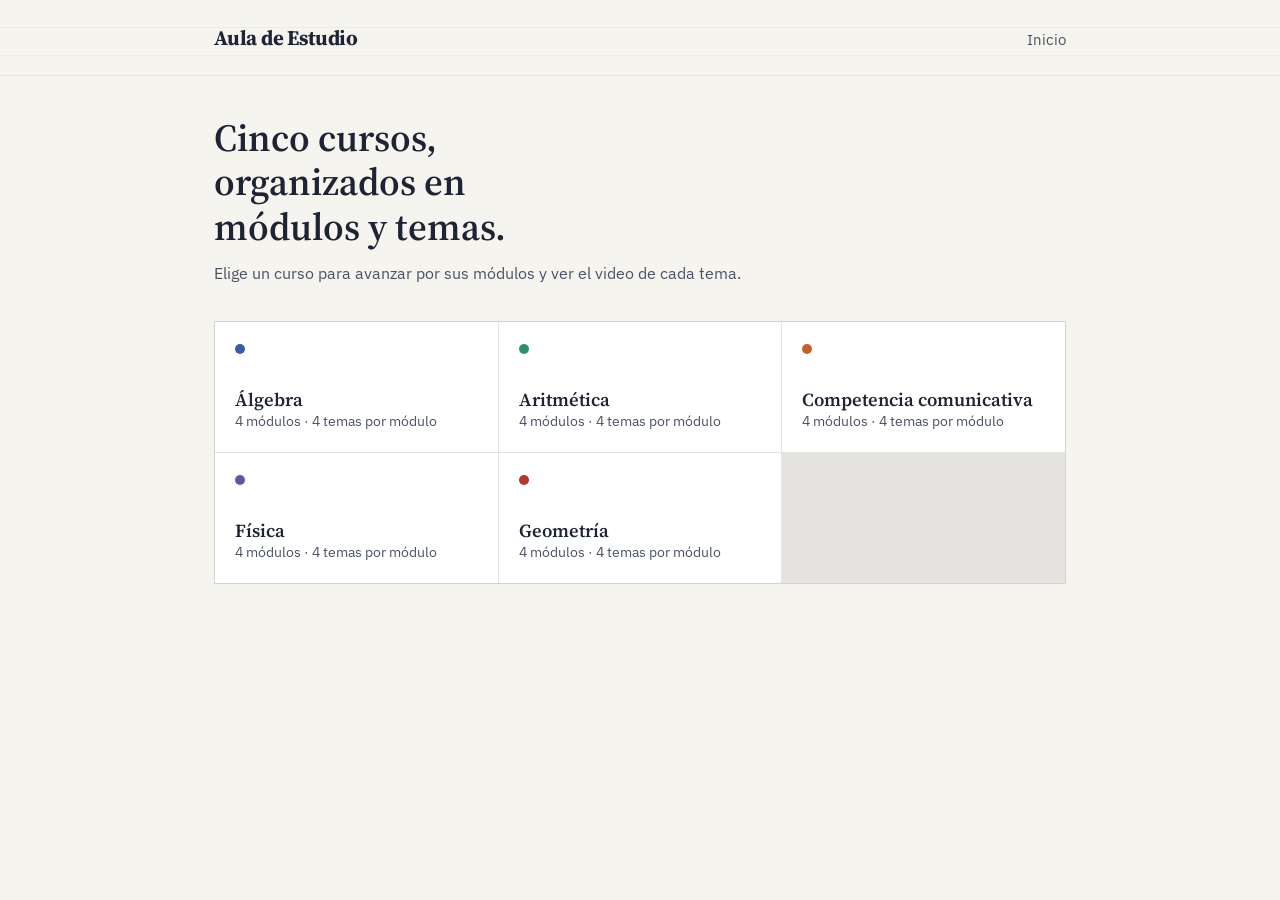
==== commit ca27ca1b: "Add files via upload" ====
--- a/index.html
+++ b/index.html
@@ -1,963 +1,492 @@
-<!DOCTYPE html> <html lang="es"> <head> <meta charset="UTF-8"> <meta name="viewport" content="width=device-width, initial-scale=1.0">
-<title>Academia Preuniversitaria</title>
-
+<!DOCTYPE html>
+<html lang="es">
+<head>
+<meta charset="UTF-8">
+<meta name="viewport" content="width=device-width, initial-scale=1.0">
+<title>Aula de Estudio</title>
 <link rel="preconnect" href="https://fonts.googleapis.com">
 <link rel="preconnect" href="https://fonts.gstatic.com" crossorigin>
-<link href="https://fonts.googleapis.com/css2?family=Bricolage+Grotesque:wght@400;500;600;700&display=swap" rel="stylesheet">
-
+<link href="https://fonts.googleapis.com/css2?family=Source+Serif+4:opsz,wght@8..60,400;8..60,600;8..60,700&family=IBM+Plex+Sans:wght@400;500;600&display=swap" rel="stylesheet">
 <style>
-
-    /* ==============================
-       VARIABLES DE COLOR
-    ============================== */
-
-    :root {
-        --fondo: #f5f7fb;
-        --fondo-secundario: #ffffff;
-        --tarjeta: #ffffff;
-        --texto: #172033;
-        --texto-secundario: #64748b;
-        --borde: #e5e7eb;
-        --azul: #2563eb;
-        --azul-hover: #1d4ed8;
-        --azul-suave: #eff6ff;
-        --nav: #ffffff;
-        --footer: #172033;
-        --footer-texto: #cbd5e1;
+  :root{
+    --ink:#1E2434;
+    --ink-soft:#4A5266;
+    --paper:#F5F4EF;
+    --paper-line: rgba(30,36,52,0.08);
+    --card-bg:#FFFFFF;
+    --radius: 4px;
+  }
+
+  *{ box-sizing:border-box; }
+
+  body{
+    margin:0;
+    background:var(--paper);
+    color:var(--ink);
+    font-family:'IBM Plex Sans', sans-serif;
+    line-height:1.5;
+  }
+
+  h1, h2, h3{
+    font-family:'Source Serif 4', serif;
+    font-weight:600;
+    margin:0;
+  }
+
+  /* ---------- HEADER ---------- */
+  .site-header{
+    border-bottom: 1px solid var(--paper-line);
+    background:
+      repeating-linear-gradient(
+        to bottom,
+        transparent,
+        transparent 27px,
+        var(--paper-line) 28px
+      );
+  }
+
+  .header-inner{
+    max-width: 900px;
+    margin:0 auto;
+    padding: 22px 24px;
+    display:flex;
+    align-items:baseline;
+    justify-content:space-between;
+    gap:16px;
+    flex-wrap:wrap;
+  }
+
+  .brand{
+    font-family:'Source Serif 4', serif;
+    font-weight:700;
+    font-size:1.3rem;
+    letter-spacing:-0.01em;
+  }
+
+  .breadcrumb{
+    font-size:0.92rem;
+    color:var(--ink-soft);
+  }
+
+  .breadcrumb button{
+    background:none;
+    border:none;
+    font:inherit;
+    color:var(--ink-soft);
+    cursor:pointer;
+    padding:0;
+    text-decoration:underline;
+    text-decoration-color: transparent;
+    transition: text-decoration-color .15s ease;
+  }
+  .breadcrumb button:hover{ text-decoration-color: var(--ink-soft); }
+  .breadcrumb .sep{ margin: 0 6px; color: var(--paper-line); }
+  .breadcrumb .current{ color: var(--ink); font-weight:500; }
+
+  /* ---------- MAIN ---------- */
+  main{
+    max-width: 900px;
+    margin: 0 auto;
+    padding: 40px 24px 80px;
+  }
+
+  .hero h1{
+    font-size: clamp(1.7rem, 4vw, 2.4rem);
+    line-height:1.15;
+    max-width: 16ch;
+  }
+
+  .hero p{
+    color: var(--ink-soft);
+    max-width: 58ch;
+    margin-top: 12px;
+    font-size:1.02rem;
+  }
+
+  /* ---------- COURSE GRID ---------- */
+  .course-grid{
+    display:grid;
+    grid-template-columns: repeat(auto-fill, minmax(220px, 1fr));
+    gap: 1px;
+    background: var(--paper-line);
+    border: 1px solid var(--paper-line);
+    margin-top: 36px;
+  }
+
+  .course-card{
+    background: var(--card-bg);
+    padding: 22px 20px;
+    cursor:pointer;
+    border:none;
+    text-align:left;
+    font-family:inherit;
+    color: inherit;
+    display:flex;
+    flex-direction:column;
+    gap: 14px;
+    min-height: 130px;
+    justify-content:space-between;
+    transition: background .15s ease;
+  }
+
+  .course-card:hover{ background: #FBFAF7; }
+
+  .course-card .dot{
+    width: 10px;
+    height: 10px;
+    border-radius: 50%;
+    background: var(--accent);
+  }
+
+  .course-card .name{
+    font-family:'Source Serif 4', serif;
+    font-weight:600;
+    font-size: 1.15rem;
+  }
+
+  .course-card .meta{
+    font-size: 0.85rem;
+    color: var(--ink-soft);
+  }
+
+  /* ---------- LIST VIEWS (modules / topics) ---------- */
+  .list-header{
+    margin-top: 4px;
+    padding-bottom: 18px;
+    border-bottom: 2px solid var(--accent, var(--ink));
+  }
+
+  .list-header .kicker{
+    font-size:0.85rem;
+    color: var(--ink-soft);
+  }
+
+  .list-header h2{
+    font-size: clamp(1.4rem, 3vw, 1.9rem);
+    margin-top: 4px;
+  }
+
+  .item-list{
+    margin-top: 24px;
+    border-top: 1px solid var(--paper-line);
+  }
+
+  .item-row{
+    width:100%;
+    display:flex;
+    align-items:center;
+    gap: 18px;
+    padding: 18px 4px;
+    border-bottom: 1px solid var(--paper-line);
+    background:none;
+    border-left:none;
+    border-right:none;
+    border-top:none;
+    text-align:left;
+    font-family:inherit;
+    cursor:pointer;
+    color: inherit;
+    transition: padding-left .15s ease, background .15s ease;
+  }
+
+  .item-row:hover{
+    background: #FBFAF7;
+    padding-left: 12px;
+  }
+
+  .item-row .index{
+    font-family:'Source Serif 4', serif;
+    font-size: 1.05rem;
+    color: var(--accent, var(--ink-soft));
+    min-width: 1.6em;
+  }
+
+  .item-row .label{
+    font-size: 1.02rem;
+  }
+
+  .item-row .arrow{
+    margin-left:auto;
+    color: var(--paper-line);
+    font-size: 1.1rem;
+  }
+
+  /* ---------- TOPIC / VIDEO VIEW ---------- */
+  .topic-header{
+    padding-bottom: 18px;
+    border-bottom: 2px solid var(--accent, var(--ink));
+  }
+
+  .topic-header .kicker{
+    font-size:0.85rem;
+    color: var(--ink-soft);
+  }
+
+  .topic-header h2{
+    font-size: clamp(1.4rem, 3vw, 1.9rem);
+    margin-top: 4px;
+  }
+
+  .video-wrap{
+    margin-top: 26px;
+    position: relative;
+    width: 100%;
+    padding-top: 56.25%; /* 16:9 */
+    background: #12161F;
+    border: 1px solid var(--paper-line);
+  }
+
+  .video-wrap iframe{
+    position:absolute;
+    top:0; left:0;
+    width:100%;
+    height:100%;
+    border:0;
+  }
+
+  .video-missing{
+    position:absolute;
+    top:0; left:0; right:0; bottom:0;
+    display:flex;
+    align-items:center;
+    justify-content:center;
+    color:#8A93A6;
+    font-size:0.95rem;
+    text-align:center;
+    padding: 20px;
+  }
+
+  .topic-nav{
+    display:flex;
+    justify-content:space-between;
+    margin-top: 28px;
+    gap: 12px;
+  }
+
+  .nav-btn{
+    font-family:inherit;
+    font-size: 0.95rem;
+    padding: 10px 16px;
+    background: var(--card-bg);
+    border: 1px solid var(--paper-line);
+    border-radius: var(--radius);
+    cursor:pointer;
+    color: var(--ink);
+  }
+
+  .nav-btn:hover{ background:#FBFAF7; }
+  .nav-btn:disabled{ opacity:0.35; cursor:default; }
+  .nav-btn:disabled:hover{ background:var(--card-bg); }
+
+  @media (max-width:560px){
+    .header-inner{ flex-direction:column; align-items:flex-start; gap:6px; }
+  }
+</style>
+</head>
+<body>
+
+<header class="site-header">
+  <div class="header-inner">
+    <span class="brand">Aula de Estudio</span>
+    <nav class="breadcrumb" id="breadcrumb"></nav>
+  </div>
+</header>
+
+<main id="app"></main>
+
+<script>
+/* =========================================================
+   DATOS DEL SITIO
+   -----------------------------------------------------------
+   Para agregar tu SEXTO curso, copia uno de los bloques de
+   abajo (por ejemplo "geometria"), pégalo antes del cierre "}"
+   de COURSES, y cambia su clave, nombre, color y contenidos.
+
+   Para poner el video de cada tema: entra al video en YouTube,
+   copia lo que aparece después de "v=" en la URL
+   (ej: https://www.youtube.com/watch?v=ABC12345xyz -> "ABC12345xyz")
+   y pégalo en "video".  Si un tema todavía no tiene video,
+   deja "video": "" y el sitio mostrará un aviso en su lugar.
+========================================================= */
+
+const COURSES = {
+  algebra: {
+    name: "Álgebra",
+    color: "#3B5BA5",
+    modules: makeModules("Álgebra")
+  },
+  aritmetica: {
+    name: "Aritmética",
+    color: "#2F8F72",
+    modules: makeModules("Aritmética")
+  },
+  comunicativa: {
+    name: "Competencia comunicativa",
+    color: "#C4622D",
+    modules: makeModules("Competencia comunicativa")
+  },
+  fisica: {
+    name: "Física",
+    color: "#6B4FA0",
+    modules: makeModules("Física")
+  },
+  geometria: {
+    name: "Geometría",
+    color: "#B0392B",
+    modules: makeModules("Geometría")
+  }
+};
+
+// Genera 4 módulos con 4 temas cada uno, con video vacío por defecto.
+// Edita los nombres de "Módulo X" y "Tema Y" a mano, curso por curso,
+// o déjalos así y solo cámbialos cuando tengas el contenido real.
+function makeModules(courseName){
+  const modules = [];
+  for(let m = 1; m <= 4; m++){
+    const topics = [];
+    for(let t = 1; t <= 4; t++){
+      topics.push({ name: `Tema ${t}`, video: "" });
     }
-
-
-    /* ==============================
-       MODO OSCURO
-    ============================== */
-
-    body.dark {
-
-        --fondo: #0b1120;
-        --fondo-secundario: #111827;
-        --tarjeta: #1e293b;
-        --texto: #f8fafc;
-        --texto-secundario: #94a3b8;
-        --borde: #334155;
-        --azul: #3b82f6;
-        --azul-hover: #60a5fa;
-        --azul-suave: #172554;
-        --nav: #111827;
-        --footer: #020617;
-        --footer-texto: #94a3b8;
-
-    }
-
-
-    /* ==============================
-       CONFIGURACIÓN GENERAL
-    ============================== */
-
-    * {
-        margin: 0;
-        padding: 0;
-        box-sizing: border-box;
-    }
-
-    html {
-        scroll-behavior: smooth;
-    }
-
-    body {
-
-        font-family: 'Bricolage Grotesque', sans-serif;
-
-        background: var(--fondo);
-
-        color: var(--texto);
-
-        transition:
-            background 0.3s ease,
-            color 0.3s ease;
-
-    }
-
-
-    /* ==============================
-       NAVBAR
-    ============================== */
-
-    nav {
-
-        width: 100%;
-
-        padding: 18px 7%;
-
-        display: flex;
-
-        justify-content: space-between;
-
-        align-items: center;
-
-        background: var(--nav);
-
-        border-bottom: 1px solid var(--borde);
-
-        position: sticky;
-
-        top: 0;
-
-        z-index: 100;
-
-        transition: background 0.3s ease;
-
-    }
-
-
-    .logo {
-
-        font-size: 22px;
-
-        font-weight: 700;
-
-        color: var(--azul);
-
-    }
-
-
-    .nav-right {
-
-        display: flex;
-
-        align-items: center;
-
-        gap: 20px;
-
-    }
-
-
-    nav a {
-
-        text-decoration: none;
-
-        color: var(--texto);
-
-        font-weight: 500;
-
-    }
-
-
-    /* ==============================
-       BOTÓN MODO OSCURO / CLARO
-    ============================== */
-
-    .theme-button {
-
-        width: 45px;
-
-        height: 45px;
-
-        border-radius: 50%;
-
-        border: 1px solid var(--borde);
-
-        background: var(--tarjeta);
-
-        cursor: pointer;
-
-        display: flex;
-
-        align-items: center;
-
-        justify-content: center;
-
-        font-size: 20px;
-
-        transition: 0.25s;
-
-    }
-
-
-    .theme-button:hover {
-
-        transform: scale(1.08);
-
-        border-color: var(--azul);
-
-    }
-
-
-    /* ==============================
-       HERO
-    ============================== */
-
-    .hero {
-
-        min-height: 540px;
-
-        display: flex;
-
-        align-items: center;
-
-        justify-content: center;
-
-        text-align: center;
-
-        padding: 80px 20px;
-
-        background:
-
-            radial-gradient(
-                circle at top right,
-                rgba(37, 99, 235, 0.15),
-                transparent 35%
-            ),
-
-            radial-gradient(
-                circle at bottom left,
-                rgba(99, 102, 241, 0.12),
-                transparent 35%
-            ),
-
-            var(--fondo);
-
-        transition: background 0.3s ease;
-
-    }
-
-
-    .hero-content {
-
-        max-width: 850px;
-
-    }
-
-
-    .tag {
-
-        display: inline-block;
-
-        padding: 8px 16px;
-
-        border-radius: 50px;
-
-        background: var(--azul-suave);
-
-        color: var(--azul);
-
-        font-size: 14px;
-
-        font-weight: 600;
-
-        margin-bottom: 20px;
-
-    }
-
-
-    .hero h1 {
-
-        font-size: clamp(42px, 7vw, 78px);
-
-        line-height: 1;
-
-        margin-bottom: 25px;
-
-        letter-spacing: -2px;
-
-    }
-
-
-    .hero h1 span {
-
-        color: var(--azul);
-
-    }
-
-
-    .hero p {
-
-        font-size: 19px;
-
-        color: var(--texto-secundario);
-
-        max-width: 650px;
-
-        margin: auto;
-
-        line-height: 1.7;
-
-    }
-
-
-    .btn {
-
-        display: inline-block;
-
-        margin-top: 35px;
-
-        padding: 15px 28px;
-
-        background: var(--azul);
-
-        color: white;
-
-        text-decoration: none;
-
-        border-radius: 12px;
-
-        font-weight: 600;
-
-        transition: 0.25s;
-
-    }
-
-
-    .btn:hover {
-
-        transform: translateY(-3px);
-
-        background: var(--azul-hover);
-
-    }
-
-
-    /* ==============================
-       CURSOS
-    ============================== */
-
-    .cursos {
-
-        padding: 90px 7%;
-
-        background: var(--fondo-secundario);
-
-        transition: background 0.3s ease;
-
-    }
-
-
-    .section-title {
-
-        text-align: center;
-
-        margin-bottom: 50px;
-
-    }
-
-
-    .section-title h2 {
-
-        font-size: 38px;
-
-        margin-bottom: 10px;
-
-    }
-
-
-    .section-title p {
-
-        color: var(--texto-secundario);
-
-    }
-
-
-    .cursos-grid {
-
-        max-width: 1100px;
-
-        margin: auto;
-
-        display: grid;
-
-        grid-template-columns: repeat(3, 1fr);
-
-        gap: 22px;
-
-    }
-
-
-    .curso-card {
-
-        background: var(--tarjeta);
-
-        padding: 30px;
-
-        border-radius: 20px;
-
-        border: 1px solid var(--borde);
-
-        text-decoration: none;
-
-        color: var(--texto);
-
-        transition: 0.25s;
-
-    }
-
-
-    .curso-card:hover {
-
-        transform: translateY(-6px);
-
-        border-color: var(--azul);
-
-        box-shadow: 0 15px 35px rgba(0, 0, 0, 0.10);
-
-    }
-
-
-    .icon {
-
-        width: 55px;
-
-        height: 55px;
-
-        display: flex;
-
-        align-items: center;
-
-        justify-content: center;
-
-        background: var(--azul-suave);
-
-        border-radius: 14px;
-
-        font-size: 27px;
-
-        margin-bottom: 20px;
-
-    }
-
-
-    .curso-card h3 {
-
-        font-size: 21px;
-
-        margin-bottom: 8px;
-
-    }
-
-
-    .curso-card p {
-
-        color: var(--texto-secundario);
-
-        font-size: 14px;
-
-        line-height: 1.5;
-
-    }
-
-
-    /* ==============================
-       INFORMACIÓN
-    ============================== */
-
-    .info {
-
-        padding: 80px 7%;
-
-        background: var(--fondo);
-
-        transition: background 0.3s ease;
-
-    }
-
-
-    .info-grid {
-
-        max-width: 1100px;
-
-        margin: auto;
-
-        display: grid;
-
-        grid-template-columns: repeat(3, 1fr);
-
-        gap: 30px;
-
-        text-align: center;
-
-    }
-
-
-    .info-item h3 {
-
-        font-size: 34px;
-
-        color: var(--azul);
-
-        margin-bottom: 5px;
-
-    }
-
-
-    .info-item p {
-
-        color: var(--texto-secundario);
-
-    }
-
-
-    /* ==============================
-       FOOTER
-    ============================== */
-
-    footer {
-
-        padding: 30px;
-
-        text-align: center;
-
-        background: var(--footer);
-
-        color: var(--footer-texto);
-
-        font-size: 14px;
-
-    }
-
-
-    /* ==============================
-       RESPONSIVE
-    ============================== */
-
-    @media (max-width: 800px) {
-
-        .cursos-grid {
-
-            grid-template-columns: repeat(2, 1fr);
-
-        }
-
-        .info-grid {
-
-            grid-template-columns: 1fr;
-
-            gap: 35px;
-
-        }
-
-    }
-
-
-    @media (max-width: 550px) {
-
-        nav {
-
-            padding: 16px 5%;
-
-        }
-
-
-        nav a {
-
-            display: none;
-
-        }
-
-
-        .hero {
-
-            min-height: 500px;
-
-            padding: 60px 20px;
-
-        }
-
-
-        .hero h1 {
-
-            font-size: 45px;
-
-        }
-
-
-        .hero p {
-
-            font-size: 16px;
-
-        }
-
-
-        .cursos {
-
-            padding: 65px 5%;
-
-        }
-
-
-        .cursos-grid {
-
-            grid-template-columns: 1fr;
-
-        }
-
-
-        .section-title h2 {
-
-            font-size: 30px;
-
-        }
-
-    }
-
-</style>
-</head> <body>
-<!-- ==============================
-     NAVBAR
-============================== -->
-
-<nav>
-
-    <div class="logo">
-        ACADEMIA
+    modules.push({ name: `Módulo ${m}`, topics });
+  }
+  return modules;
+}
+
+/* ========================================================= */
+
+const app = document.getElementById('app');
+const breadcrumbEl = document.getElementById('breadcrumb');
+
+let state = { view: 'home', course: null, module: null, topic: null };
+
+function go(view, course, module, topic){
+  state = { view, course, module, topic };
+  render();
+  window.scrollTo({ top: 0, behavior: 'smooth' });
+}
+
+function render(){
+  renderBreadcrumb();
+  if(state.view === 'home') return renderHome();
+  if(state.view === 'course') return renderCourse();
+  if(state.view === 'module') return renderModule();
+  if(state.view === 'topic') return renderTopic();
+}
+
+function renderBreadcrumb(){
+  const c = state.course ? COURSES[state.course] : null;
+  const m = c && state.module !== null ? c.modules[state.module] : null;
+  const t = m && state.topic !== null ? m.topics[state.topic] : null;
+
+  let html = `<button onclick="go('home')">Inicio</button>`;
+  if(c){
+    html += `<span class="sep">/</span>`;
+    html += m ? `<button onclick="go('course','${state.course}')">${c.name}</button>`
+              : `<span class="current">${c.name}</span>`;
+  }
+  if(m){
+    html += `<span class="sep">/</span>`;
+    html += t ? `<button onclick="go('module','${state.course}',${state.module})">${m.name}</button>`
+              : `<span class="current">${m.name}</span>`;
+  }
+  if(t){
+    html += `<span class="sep">/</span><span class="current">${t.name}</span>`;
+  }
+  breadcrumbEl.innerHTML = html;
+}
+
+function renderHome(){
+  let cards = '';
+  for(const key in COURSES){
+    const c = COURSES[key];
+    cards += `
+      <button class="course-card" style="--accent:${c.color}" onclick="go('course','${key}')">
+        <span class="dot"></span>
+        <div>
+          <div class="name">${c.name}</div>
+          <div class="meta">4 módulos · 4 temas por módulo</div>
+        </div>
+      </button>`;
+  }
+
+  app.innerHTML = `
+    <section class="hero">
+      <h1>Cinco cursos, organizados en módulos y temas.</h1>
+      <p>Elige un curso para avanzar por sus módulos y ver el video de cada tema.</p>
+    </section>
+    <div class="course-grid">${cards}</div>
+  `;
+}
+
+function renderCourse(){
+  const c = COURSES[state.course];
+  let rows = '';
+  c.modules.forEach((m, i) => {
+    rows += `
+      <button class="item-row" style="--accent:${c.color}" onclick="go('module','${state.course}',${i})">
+        <span class="index">${i+1}</span>
+        <span class="label">${m.name}</span>
+        <span class="arrow">›</span>
+      </button>`;
+  });
+
+  app.innerHTML = `
+    <div class="list-header" style="--accent:${c.color}">
+      <div class="kicker">Curso</div>
+      <h2>${c.name}</h2>
     </div>
-
-
-    <div class="nav-right">
-
-        <a href="#cursos">
-            Cursos
-        </a>
-
-
-        <button
-            class="theme-button"
-            id="themeButton"
-            onclick="cambiarTema()"
-            aria-label="Cambiar tema"
-        >
-            🌙
-        </button>
-
+    <div class="item-list">${rows}</div>
+  `;
+}
+
+function renderModule(){
+  const c = COURSES[state.course];
+  const m = c.modules[state.module];
+  let rows = '';
+  m.topics.forEach((t, i) => {
+    rows += `
+      <button class="item-row" style="--accent:${c.color}" onclick="go('topic','${state.course}',${state.module},${i})">
+        <span class="index">${i+1}</span>
+        <span class="label">${t.name}</span>
+        <span class="arrow">›</span>
+      </button>`;
+  });
+
+  app.innerHTML = `
+    <div class="list-header" style="--accent:${c.color}">
+      <div class="kicker">${c.name}</div>
+      <h2>${m.name}</h2>
     </div>
-
-</nav>
-
-
-<!-- ==============================
-     HERO
-============================== -->
-
-<section class="hero">
-
-    <div class="hero-content">
-
-        <div class="tag">
-            PREUNIVERSITARIO
-        </div>
-
-
-        <h1>
-
-            Prepárate para<br>
-
-            <span>
-                ingresar a la universidad.
-            </span>
-
-        </h1>
-
-
-        <p>
-
-            Aprende, practica y refuerza tus conocimientos
-            con clases organizadas por cursos, módulos y temas.
-
-        </p>
-
-
-        <a
-            href="#cursos"
-            class="btn"
-        >
-            Ver cursos →
-        </a>
-
+    <div class="item-list">${rows}</div>
+  `;
+}
+
+function renderTopic(){
+  const c = COURSES[state.course];
+  const m = c.modules[state.module];
+  const t = m.topics[state.topic];
+
+  const videoHtml = t.video
+    ? `<iframe src="https://www.youtube.com/embed/${t.video}" title="${t.name}" allow="accelerometer; autoplay; clipboard-write; encrypted-media; gyroscope; picture-in-picture" allowfullscreen></iframe>`
+    : `<div class="video-missing">Todavía no se agregó el video de este tema.<br>Edita "video" en el archivo index.html.</div>`;
+
+  const prevDisabled = state.topic === 0;
+  const isLastTopic = state.topic === m.topics.length - 1;
+
+  app.innerHTML = `
+    <div class="topic-header" style="--accent:${c.color}">
+      <div class="kicker">${c.name} · ${m.name}</div>
+      <h2>${t.name}</h2>
     </div>
-
-</section>
-
-
-<!-- ==============================
-     CURSOS
-============================== -->
-
-<section
-    class="cursos"
-    id="cursos"
->
-
-    <div class="section-title">
-
-        <h2>
-            Nuestros cursos
-        </h2>
-
-        <p>
-            Selecciona un curso para comenzar a estudiar.
-        </p>
-
+    <div class="video-wrap">${videoHtml}</div>
+    <div class="topic-nav">
+      <button class="nav-btn" ${prevDisabled ? 'disabled' : ''} onclick="go('topic','${state.course}',${state.module},${state.topic-1})">Tema anterior</button>
+      <button class="nav-btn" ${isLastTopic ? 'disabled' : ''} onclick="go('topic','${state.course}',${state.module},${state.topic+1})">Siguiente tema</button>
     </div>
-
-
-    <div class="cursos-grid">
-
-
-        <!-- ÁLGEBRA -->
-
-        <a
-            href="curso.html?curso=algebra"
-            class="curso-card"
-        >
-
-            <div class="icon">
-                📐
-            </div>
-
-            <h3>
-                Álgebra
-            </h3>
-
-            <p>
-                Aprende y practica los principales temas
-                de álgebra preuniversitaria.
-            </p>
-
-        </a>
-
-
-        <!-- ARITMÉTICA -->
-
-        <a
-            href="curso.html?curso=aritmetica"
-            class="curso-card"
-        >
-
-            <div class="icon">
-                🔢
-            </div>
-
-            <h3>
-                Aritmética
-            </h3>
-
-            <p>
-                Domina números, operaciones y problemas
-                de razonamiento matemático.
-            </p>
-
-        </a>
-
-
-        <!-- COMPETENCIA COMUNICATIVA -->
-
-        <a
-            href="curso.html?curso=comunicativa"
-            class="curso-card"
-        >
-
-            <div class="icon">
-                📚
-            </div>
-
-            <h3>
-                Competencia Comunicativa
-            </h3>
-
-            <p>
-                Mejora tu comprensión lectora y
-                habilidades comunicativas.
-            </p>
-
-        </a>
-
-
-        <!-- FÍSICA -->
-
-        <a
-            href="curso.html?curso=fisica"
-            class="curso-card"
-        >
-
-            <div class="icon">
-                ⚡
-            </div>
-
-            <h3>
-                Física
-            </h3>
-
-            <p>
-                Estudia los principales conceptos y
-                problemas de física preuniversitaria.
-            </p>
-
-        </a>
-
-
-        <!-- QUÍMICA -->
-
-        <a
-            href="curso.html?curso=quimica"
-            class="curso-card"
-        >
-
-            <div class="icon">
-                🧪
-            </div>
-
-            <h3>
-                Química
-            </h3>
-
-            <p>
-                Aprende química desde los fundamentos
-                hasta problemas de nivel preuniversitario.
-            </p>
-
-        </a>
-
-
-        <!-- GEOMETRÍA -->
-
-        <a
-            href="curso.html?curso=geometria"
-            class="curso-card"
-        >
-
-            <div class="icon">
-                📏
-            </div>
-
-            <h3>
-                Geometría
-            </h3>
-
-            <p>
-                Resuelve problemas de geometría y
-                desarrolla tu razonamiento espacial.
-            </p>
-
-        </a>
-
-    </div>
-
-</section>
-
-
-<!-- ==============================
-     ESTADÍSTICAS
-============================== -->
-
-<section class="info">
-
-    <div class="info-grid">
-
-
-        <div class="info-item">
-
-            <h3>
-                6
-            </h3>
-
-            <p>
-                Cursos
-            </p>
-
-        </div>
-
-
-        <div class="info-item">
-
-            <h3>
-                24
-            </h3>
-
-            <p>
-                Módulos
-            </p>
-
-        </div>
-
-
-        <div class="info-item">
-
-            <h3>
-                96
-            </h3>
-
-            <p>
-                Temas
-            </p>
-
-        </div>
-
-    </div>
-
-</section>
-
-
-<!-- ==============================
-     FOOTER
-============================== -->
-
-<footer>
-
-    © 2026 Academia Preuniversitaria
-
-</footer>
-
-
-<!-- ==============================
-     JAVASCRIPT DEL TEMA
-============================== -->
-
-<script>
-
-    const themeButton =
-        document.getElementById("themeButton");
-
-
-    /* Cargar tema guardado */
-
-    const temaGuardado =
-        localStorage.getItem("tema");
-
-
-    if (temaGuardado === "oscuro") {
-
-        document.body.classList.add("dark");
-
-        themeButton.textContent = "☀️";
-
-    }
-
-
-    /* Cambiar tema */
-
-    function cambiarTema() {
-
-        document.body.classList.toggle("dark");
-
-
-        if (document.body.classList.contains("dark")) {
-
-            themeButton.textContent = "☀️";
-
-            localStorage.setItem(
-                "tema",
-                "oscuro"
-            );
-
-        } else {
-
-            themeButton.textContent = "🌙";
-
-            localStorage.setItem(
-                "tema",
-                "claro"
-            );
-
-        }
-
-    }
-
+  `;
+}
+
+render();
 </script>
-</body> </html>
+</body>
+</html>
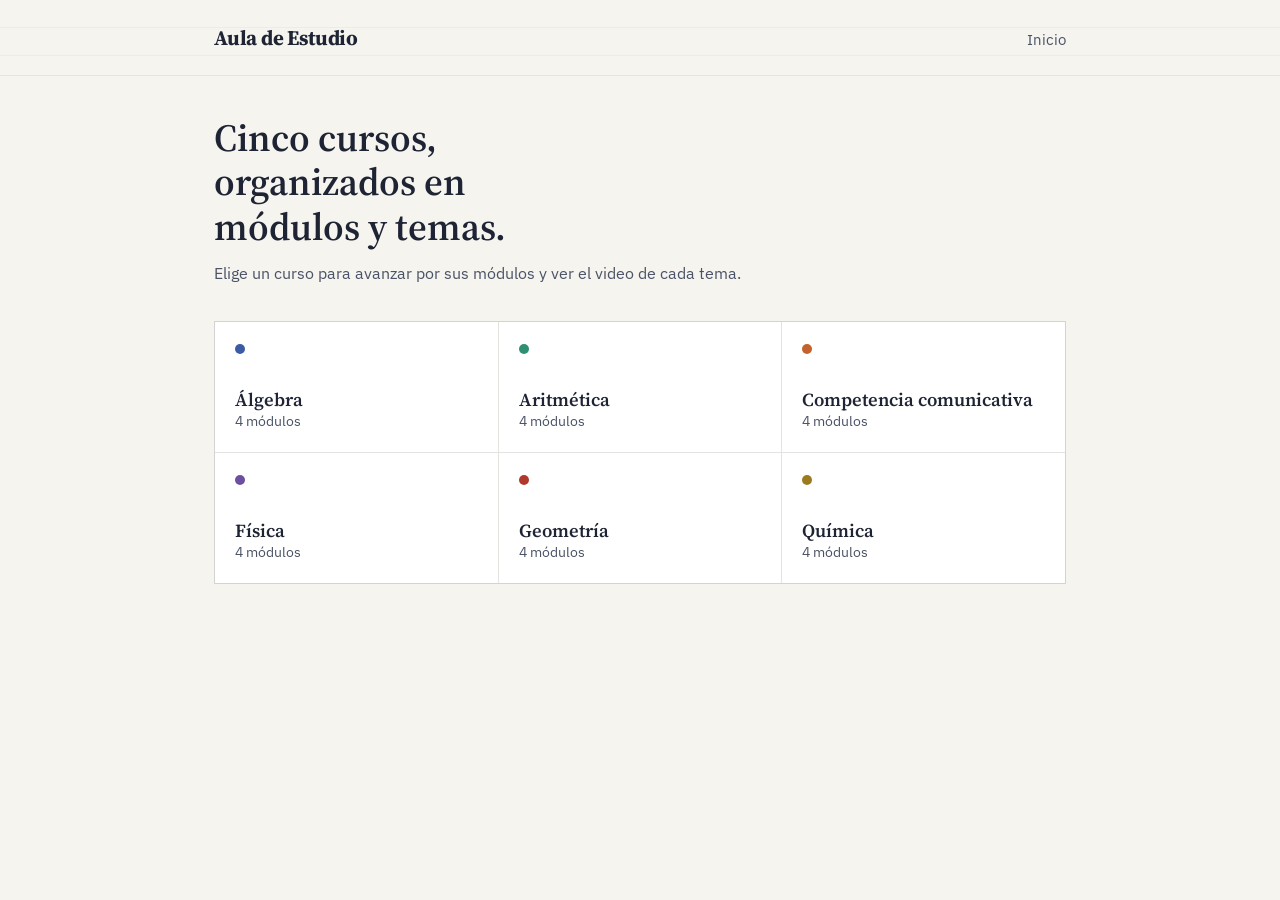
==== commit 1504e98f: "Add files via upload" ====
--- a/index.html
+++ b/index.html
@@ -227,8 +227,20 @@
     margin-top: 4px;
   }
 
+  .video-list{
+    margin-top: 26px;
+    display: flex;
+    flex-direction: column;
+    gap: 28px;
+  }
+
+  .video-block .video-label{
+    font-size: 0.9rem;
+    color: var(--ink-soft);
+    margin-bottom: 8px;
+  }
+
   .video-wrap{
-    margin-top: 26px;
     position: relative;
     width: 100%;
     padding-top: 56.25%; /* 16:9 */
@@ -313,43 +325,166 @@
   algebra: {
     name: "Álgebra",
     color: "#3B5BA5",
-    modules: makeModules("Álgebra")
+    modules: [
+      {
+        name: "Módulo 1",
+        topics: [
+          { name: "Potenciación", videos: [
+            "sPhTred0z-g"
+          ]},
+          { name: "Polinomios", videos: [
+            "C6iuo2d1Vds", "sf8VCOHRQ_0"
+          ]},
+          { name: "Productos notables", videos: [
+            "f5K9ELZI664", "XpYIkjrr7Z4"
+          ]},
+          { name: "División de polinomios, Teorema del Resto y Cocientes Notables", videos: [
+            "waTR59AxPjk"
+          ]}
+        ]
+      },
+      genericModule(2), genericModule(3), genericModule(4)
+    ]
   },
   aritmetica: {
     name: "Aritmética",
     color: "#2F8F72",
-    modules: makeModules("Aritmética")
+    modules: [
+      {
+        name: "Módulo 1",
+        topics: [
+          { name: "Teoría de conjuntos", videos: [
+            "qw31O7inYxc", "TF8NeUlJ9do"
+          ]},
+          { name: "Sistema de números naturales y números enteros", videos: [
+            "J80I9XFnr40", "KXBUImm_d8c", "kzwTJdmmU-U"
+          ]},
+          { name: "Sistema de números racionales", videos: [
+            "velHNmC9MmI", "DaY9CH1IiFU"
+          ]}
+        ]
+      },
+      genericModule(2), genericModule(3), genericModule(4)
+    ]
   },
   comunicativa: {
     name: "Competencia comunicativa",
     color: "#C4622D",
-    modules: makeModules("Competencia comunicativa")
+    modules: [
+      {
+        name: "Módulo 1",
+        topics: [
+          { name: "La comunicación", videos: [
+            "_E0s9B-I1Ig", "rMIUR7Yl3fQ"
+          ]},
+          { name: "El lenguaje", videos: [
+            "4qM0dYKlKCs", "8mFmM5htkXo"
+          ]},
+          { name: "Fonología y fonética", videos: [
+            "J-rWyCkf2m4", "H3EsnaToiIQ", "XgTp-sXpohU"
+          ]},
+          { name: "Sílaba", videos: [
+            "Xrq2FM3VVkw", "5VAYzVoPAaU"
+          ]}
+        ]
+      },
+      genericModule(2), genericModule(3), genericModule(4)
+    ]
   },
   fisica: {
     name: "Física",
     color: "#6B4FA0",
-    modules: makeModules("Física")
+    modules: [
+      {
+        name: "Módulo 1",
+        topics: [
+          { name: "Física y magnitudes", videos: [
+            "MHr7Cg79AEk", "pPn0KdHIkaQ", "Lj6ra3FDUIw", "IdYTMtk_L0A"
+          ]},
+          { name: "Vectores en el plano y en el espacio", videos: [
+            "xevcIjlPZWY", "JUnuu_wQQ4U", "olOtRrNoVCc", "lK5exjqIKA8", "1Il6r7In7H0"
+          ]},
+          { name: "Cinemática", videos: [
+            "l-0LtUyby6s", "WpWZqxT3m1Q", "vj8zl1kJBis", "KKQKgVRZxCg", "zlVnunad018", "HLuKoAkDYlY"
+          ]},
+          { name: "Dinámica lineal", videos: [
+            "On42VIXjAXA", "JDXLv2U6bBo", "LFbB3sDB1GU", "2a9_QnSuyvA", "TQcIq_PxHlU"
+          ]}
+        ]
+      },
+      genericModule(2), genericModule(3), genericModule(4)
+    ]
   },
   geometria: {
     name: "Geometría",
     color: "#B0392B",
-    modules: makeModules("Geometría")
+    modules: [
+      {
+        name: "Módulo 1",
+        topics: [
+          { name: "Nociones básicas de la geometría", videos: [
+            "3F67mTCq8Fs", "v6j5vItVxvg"
+          ]},
+          { name: "Segmento de recta", videos: [
+            "BUvP9tf2qxw", "6YJEa0ltW3o"
+          ]},
+          { name: "Ángulos", videos: [
+            "b5VQQoP52YI", "lUmdSO787XE"
+          ]},
+          { name: "Triángulos", videos: [
+            "diRrrtxg02M", "-JoK2T5UJew", "EZC1d9TRw7o"
+          ]},
+          { name: "Congruencia y semejanza de triángulos", videos: [
+            "-JoK2T5UJew", "EZC1d9TRw7o", "RoDQw59x7aM", "4nmNWSQqz_4"
+          ]}
+        ]
+      },
+      genericModule(2), genericModule(3), genericModule(4)
+    ]
+  },
+  quimica: {
+    name: "Química",
+    color: "#9C7A1E",
+    modules: [
+      {
+        name: "Módulo 1",
+        topics: [
+          { name: "Química y materia", videos: [
+            "0BgkTweT-k0", "cbmrIUBQH8E", "jjVU1r6HoVk"
+          ]},
+          { name: "Estructura atómica", videos: [
+            "MIFTtmd5MJQ", "XeiK_hu99Xk", "IbCgr3sUTMY", "kt1qRNGS6Xc"
+          ]},
+          { name: "Números cuánticos y configuración electrónica", videos: [
+            "YtaAEXFeOls", "KmI33U73T3M", "SCzi5vonBCw"
+          ]},
+          { name: "Tabla periódica moderna y enlace químico", videos: [
+            "Vmpz0jvMgSM", "CzXxXB4kvwI", "yR_IISWA8-I"
+          ]}
+        ]
+      },
+      genericModule(2), genericModule(3), genericModule(4)
+    ]
   }
 };
 
-// Genera 4 módulos con 4 temas cada uno, con video vacío por defecto.
-// Edita los nombres de "Módulo X" y "Tema Y" a mano, curso por curso,
-// o déjalos así y solo cámbialos cuando tengas el contenido real.
-function makeModules(courseName){
-  const modules = [];
-  for(let m = 1; m <= 4; m++){
-    const topics = [];
-    for(let t = 1; t <= 4; t++){
-      topics.push({ name: `Tema ${t}`, video: "" });
-    }
-    modules.push({ name: `Módulo ${m}`, topics });
-  }
-  return modules;
+// Módulo 1: recibe la lista real de nombres de temas de ese curso
+// (para cursos donde cada tema es 1 solo video, o aún no hay video).
+function module1(topicNames){
+  return {
+    name: "Módulo 1",
+    topics: topicNames.map(n => ({ name: n, videos: [] }))
+  };
+}
+
+// Módulos 2, 3 y 4: se generan con 4 temas de relleno ("Tema 1"...)
+// hasta que me pases su contenido real. No tocar module1() de arriba.
+function genericModule(num){
+  const topics = [];
+  for(let t = 1; t <= 4; t++){
+    topics.push({ name: `Tema ${t}`, videos: [] });
+  }
+  return { name: `Módulo ${num}`, topics };
 }
 
 /* ========================================================= */
@@ -404,7 +539,7 @@
         <span class="dot"></span>
         <div>
           <div class="name">${c.name}</div>
-          <div class="meta">4 módulos · 4 temas por módulo</div>
+          <div class="meta">4 módulos</div>
         </div>
       </button>`;
   }
@@ -466,9 +601,17 @@
   const m = c.modules[state.module];
   const t = m.topics[state.topic];
 
-  const videoHtml = t.video
-    ? `<iframe src="https://www.youtube.com/embed/${t.video}" title="${t.name}" allow="accelerometer; autoplay; clipboard-write; encrypted-media; gyroscope; picture-in-picture" allowfullscreen></iframe>`
-    : `<div class="video-missing">Todavía no se agregó el video de este tema.<br>Edita "video" en el archivo index.html.</div>`;
+  const videos = t.videos || [];
+
+  const videoHtml = videos.length
+    ? videos.map((id, i) => `
+        <div class="video-block">
+          ${videos.length > 1 ? `<div class="video-label">Video ${i+1}</div>` : ''}
+          <div class="video-wrap">
+            <iframe src="https://www.youtube.com/embed/${id}" title="${t.name} - video ${i+1}" allow="accelerometer; autoplay; clipboard-write; encrypted-media; gyroscope; picture-in-picture" allowfullscreen></iframe>
+          </div>
+        </div>`).join('')
+    : `<div class="video-block"><div class="video-wrap"><div class="video-missing">Todavía no se agregó el video de este tema.<br>Edita "videos" en el archivo index.html.</div></div></div>`;
 
   const prevDisabled = state.topic === 0;
   const isLastTopic = state.topic === m.topics.length - 1;
@@ -478,7 +621,7 @@
       <div class="kicker">${c.name} · ${m.name}</div>
       <h2>${t.name}</h2>
     </div>
-    <div class="video-wrap">${videoHtml}</div>
+    <div class="video-list">${videoHtml}</div>
     <div class="topic-nav">
       <button class="nav-btn" ${prevDisabled ? 'disabled' : ''} onclick="go('topic','${state.course}',${state.module},${state.topic-1})">Tema anterior</button>
       <button class="nav-btn" ${isLastTopic ? 'disabled' : ''} onclick="go('topic','${state.course}',${state.module},${state.topic+1})">Siguiente tema</button>
